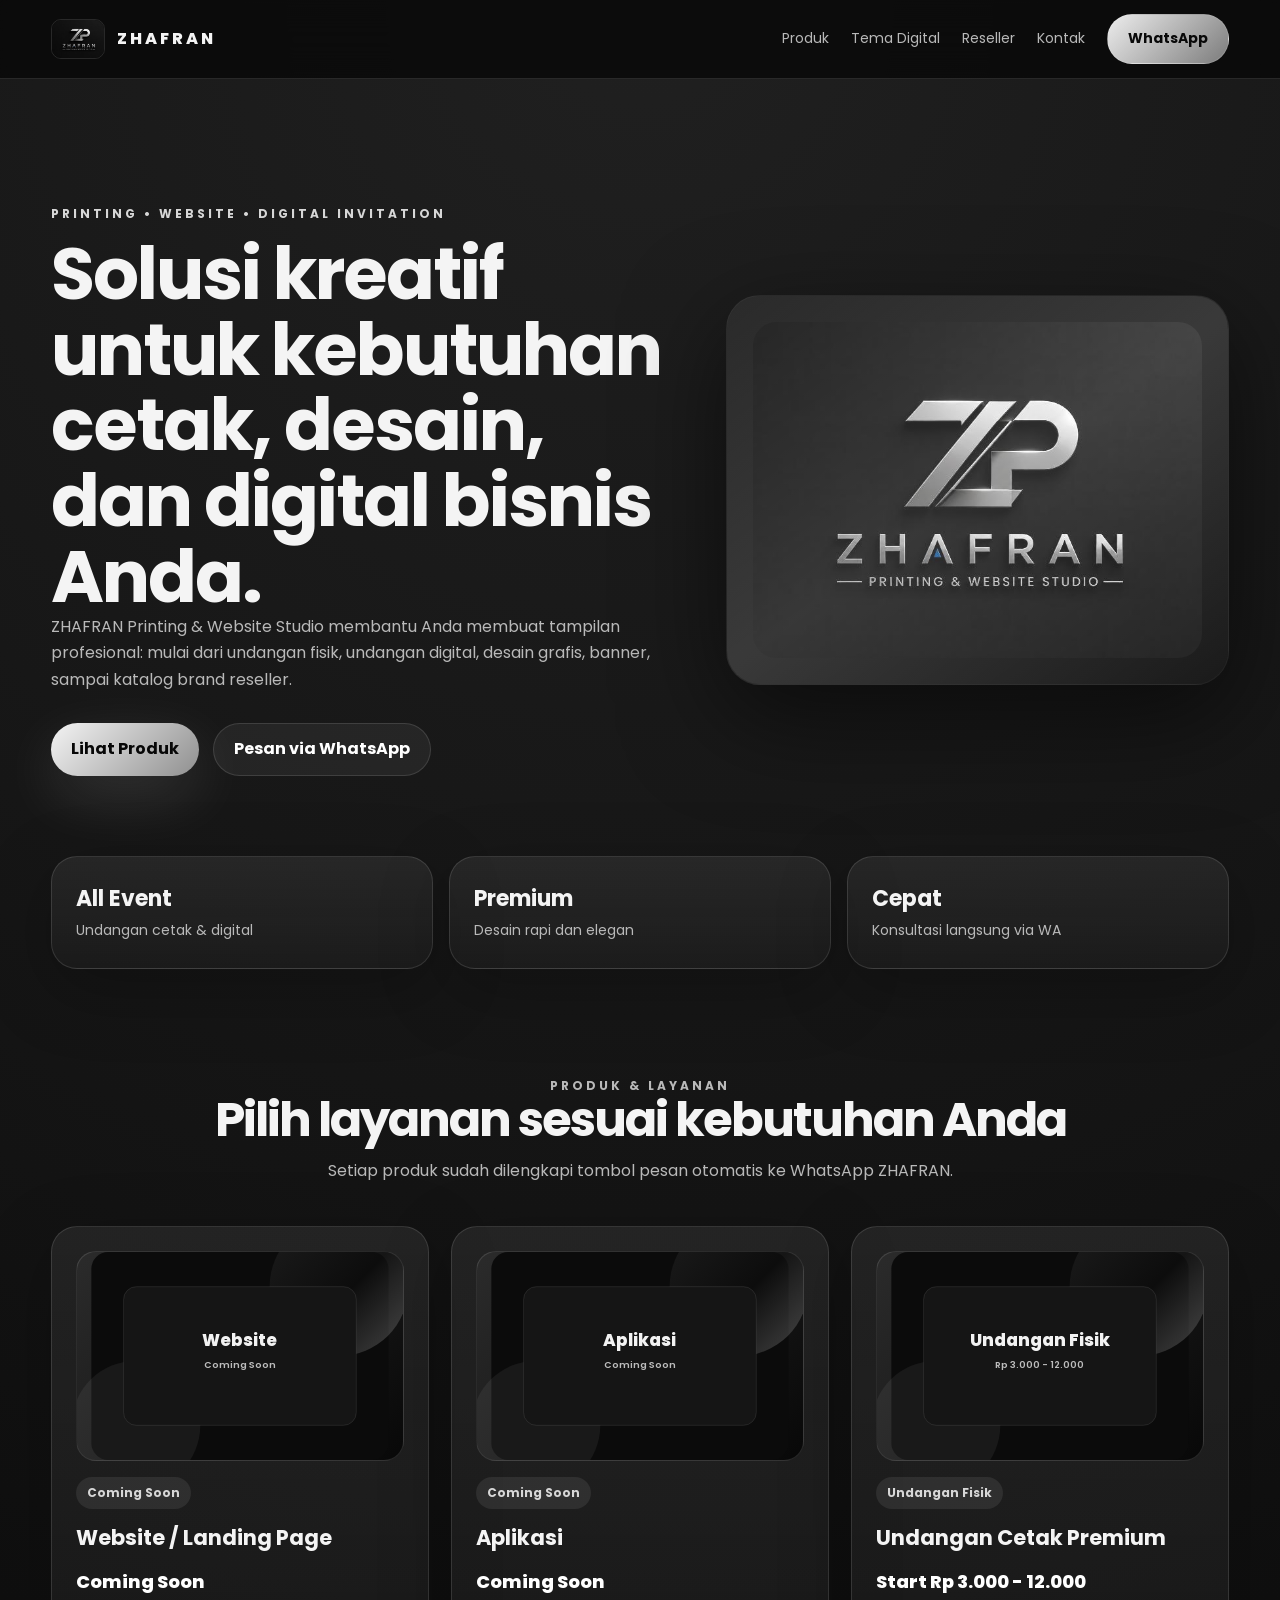
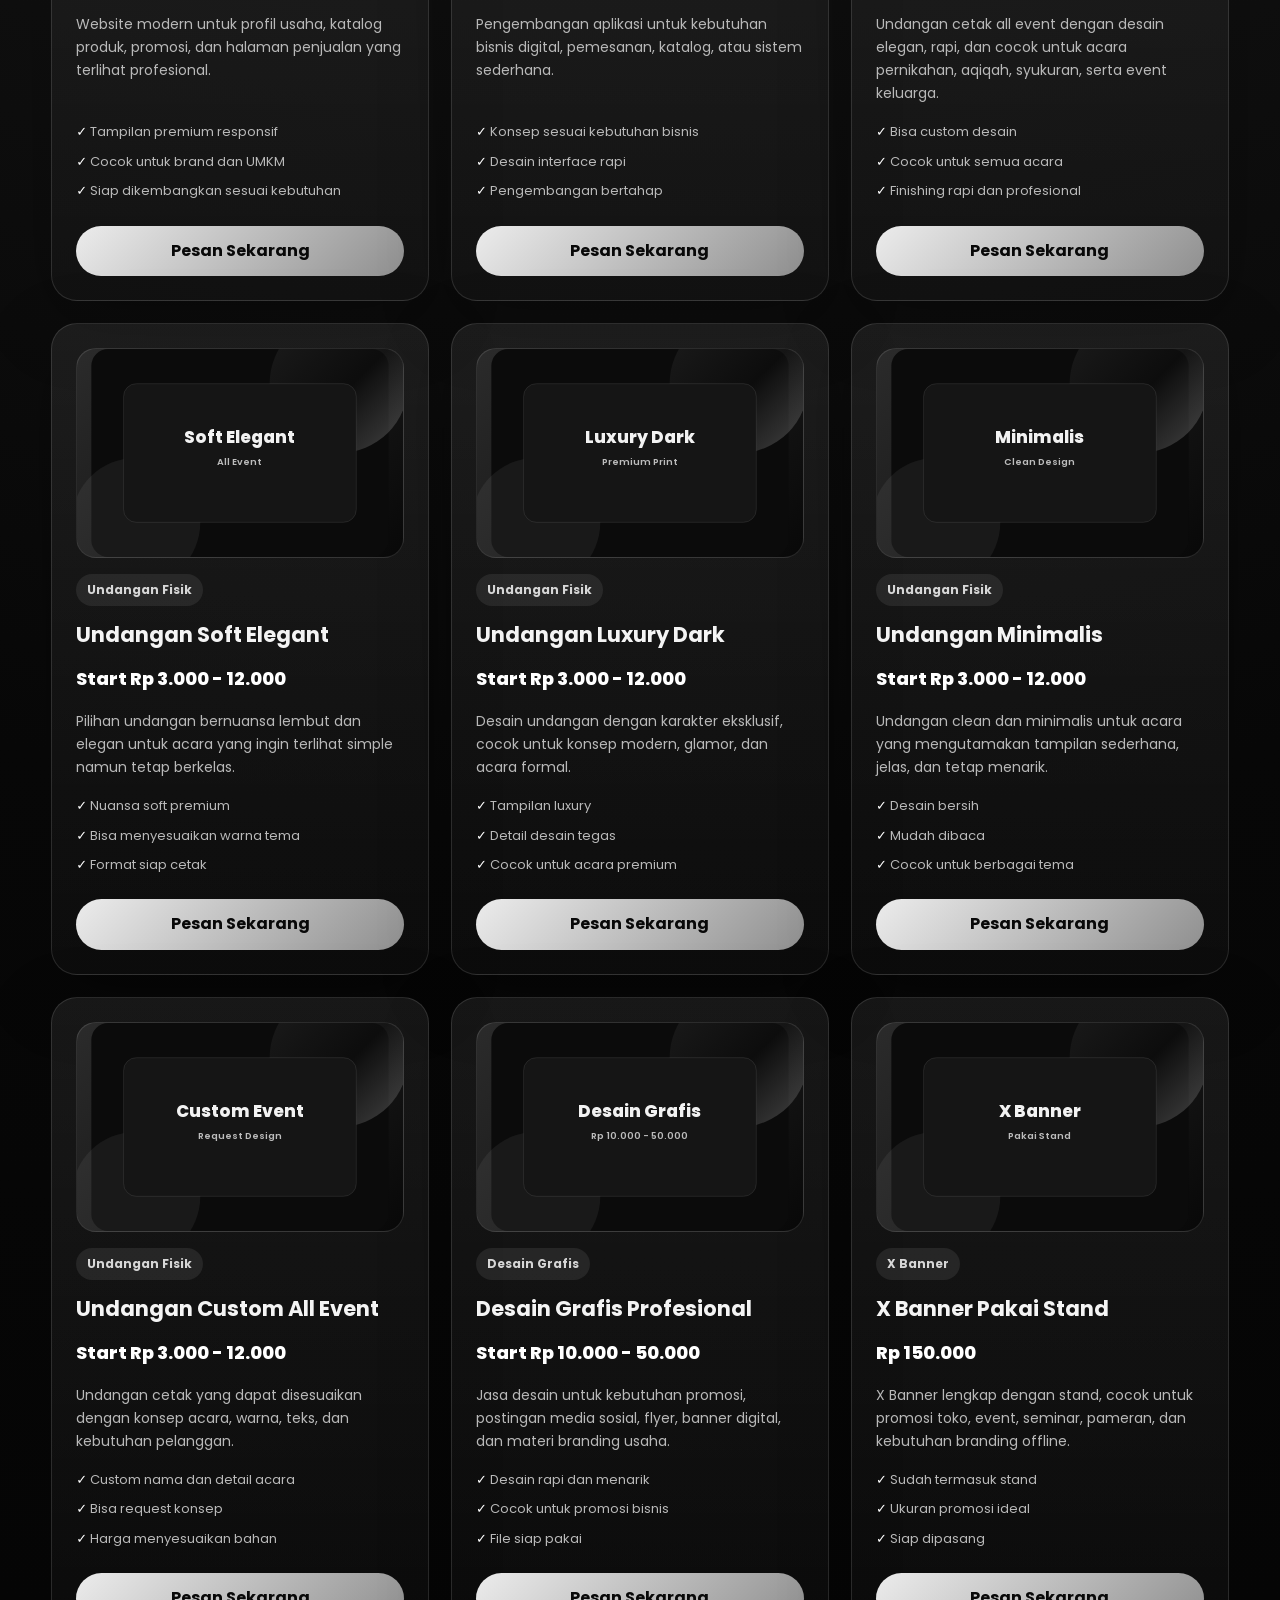
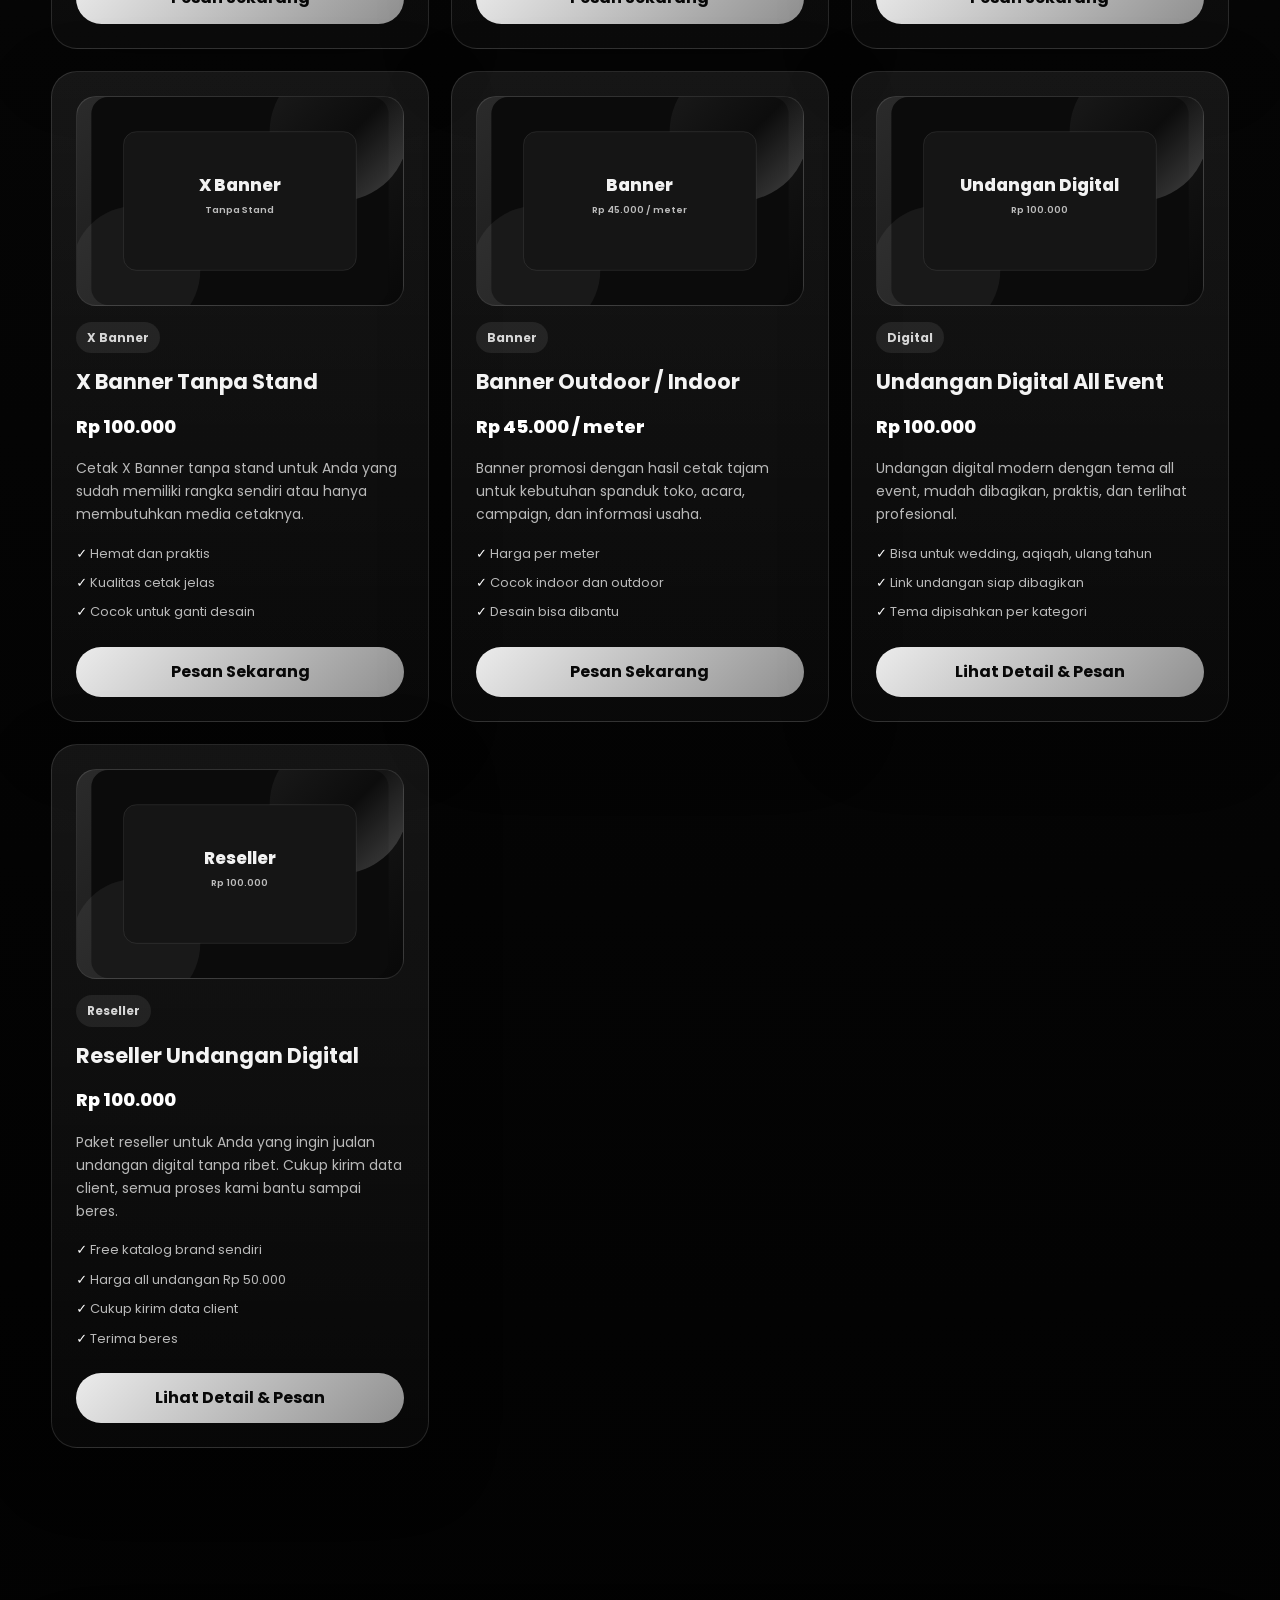
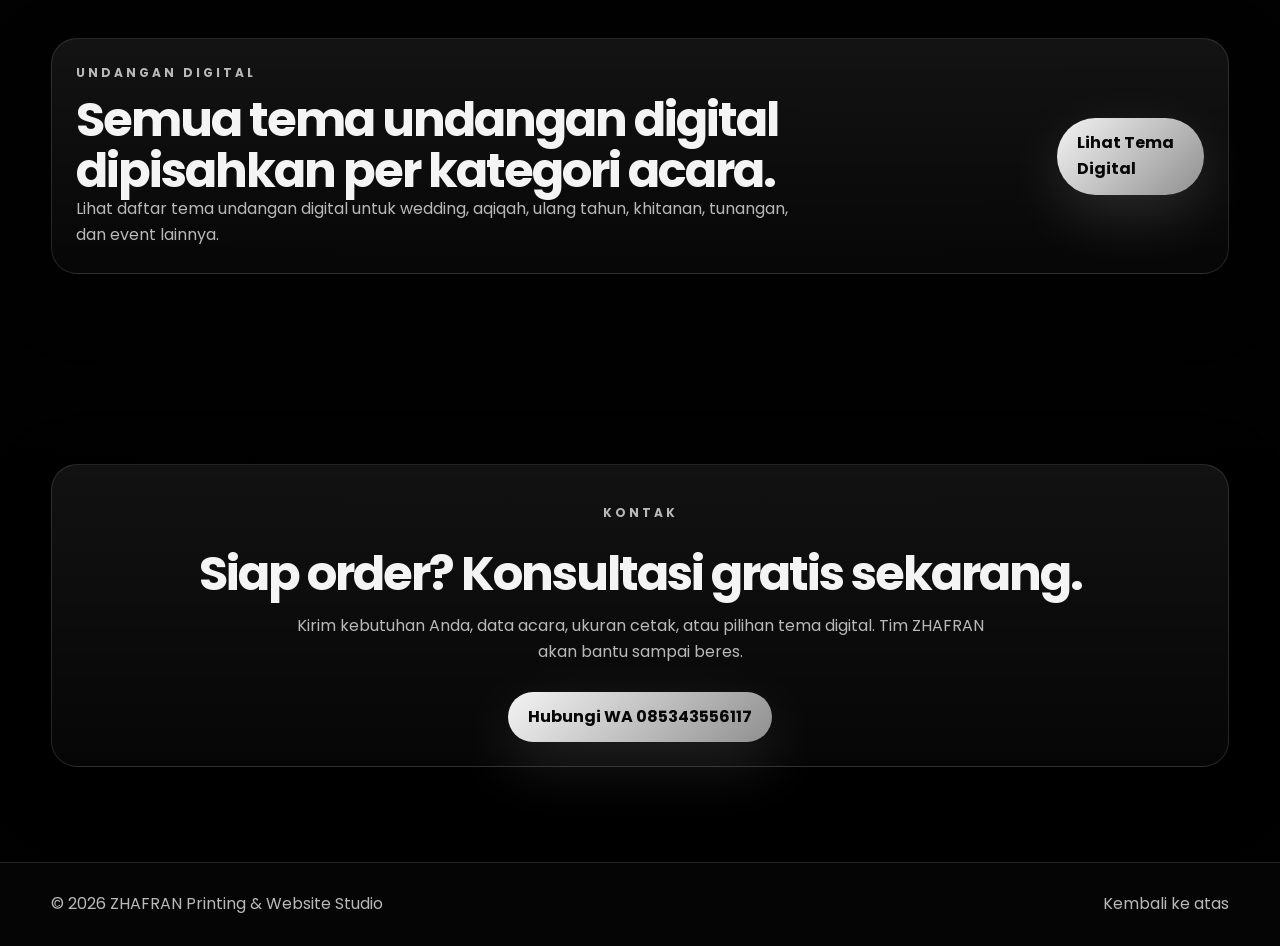
==== index.html @ a13fd09d "Add files via upload" ====
<!DOCTYPE html>
<html lang="id">
<head>
  <meta charset="UTF-8" />
  <meta name="viewport" content="width=device-width, initial-scale=1.0" />
  <title>ZHAFRAN Printing & Website Studio</title>
  <meta name="description" content="Jasa undangan cetak, undangan digital, desain grafis, banner, x banner, website, aplikasi, dan reseller undangan digital." />
  <link rel="icon" href="assets/logo.jpg" />
  <link rel="preconnect" href="https://fonts.googleapis.com">
  <link rel="preconnect" href="https://fonts.gstatic.com" crossorigin>
  <link href="https://fonts.googleapis.com/css2?family=Poppins:wght@300;400;500;600;700;800&display=swap" rel="stylesheet">
  <link rel="stylesheet" href="css/style.css" />
</head>
<body>
  <header class="site-header" id="top">
    <nav class="navbar container">
      <a class="brand" href="index.html">
        <img src="assets/logo.jpg" alt="ZHAFRAN Logo">
        <span>ZHAFRAN</span>
      </a>
      <button class="nav-toggle" aria-label="Buka menu">☰</button>
      <div class="nav-menu">
        <a href="#produk">Produk</a>
        <a href="pages/undangan-digital.html">Tema Digital</a>
        <a href="pages/reseller.html">Reseller</a>
        <a href="#kontak">Kontak</a>
        <a class="nav-cta" href="https://wa.me/6285343556117?text=Halo%20ZHAFRAN,%20saya%20ingin%20konsultasi%20produk" target="_blank">WhatsApp</a>
      </div>
    </nav>
  </header>

  <main>
    <section class="hero container">
      <div class="hero-text reveal">
        <p class="eyebrow">Printing • Website • Digital Invitation</p>
        <h1>Solusi kreatif untuk kebutuhan cetak, desain, dan digital bisnis Anda.</h1>
        <p class="hero-desc">ZHAFRAN Printing & Website Studio membantu Anda membuat tampilan profesional: mulai dari undangan fisik, undangan digital, desain grafis, banner, sampai katalog brand reseller.</p>
        <div class="hero-actions">
          <a class="btn primary" href="#produk">Lihat Produk</a>
          <a class="btn secondary" href="https://wa.me/6285343556117?text=Halo%20ZHAFRAN,%20saya%20ingin%20pesan" target="_blank">Pesan via WhatsApp</a>
        </div>
      </div>
      <div class="hero-card reveal">
        <img src="assets/logo.jpg" alt="ZHAFRAN Printing & Website Studio">
        <div class="shine"></div>
      </div>
    </section>

    <section class="stats container reveal">
      <div><strong>All Event</strong><span>Undangan cetak & digital</span></div>
      <div><strong>Premium</strong><span>Desain rapi dan elegan</span></div>
      <div><strong>Cepat</strong><span>Konsultasi langsung via WA</span></div>
    </section>

    <section class="section container" id="produk">
      <div class="section-heading reveal">
        <p class="eyebrow">Produk & Layanan</p>
        <h2>Pilih layanan sesuai kebutuhan Anda</h2>
        <p>Setiap produk sudah dilengkapi tombol pesan otomatis ke WhatsApp ZHAFRAN.</p>
      </div>
      <div id="productGrid" class="product-grid"></div>
    </section>

    <section class="section container reveal">
      <div class="promo-box">
        <div>
          <p class="eyebrow">Undangan Digital</p>
          <h2>Semua tema undangan digital dipisahkan per kategori acara.</h2>
          <p>Lihat daftar tema undangan digital untuk wedding, aqiqah, ulang tahun, khitanan, tunangan, dan event lainnya.</p>
        </div>
        <a class="btn primary" href="pages/undangan-digital.html">Lihat Tema Digital</a>
      </div>
    </section>

    <section class="section container" id="kontak">
      <div class="contact-card reveal">
        <p class="eyebrow">Kontak</p>
        <h2>Siap order? Konsultasi gratis sekarang.</h2>
        <p>Kirim kebutuhan Anda, data acara, ukuran cetak, atau pilihan tema digital. Tim ZHAFRAN akan bantu sampai beres.</p>
        <a class="btn primary" href="https://wa.me/6285343556117?text=Halo%20ZHAFRAN,%20saya%20ingin%20konsultasi%20produk" target="_blank">Hubungi WA 085343556117</a>
      </div>
    </section>
  </main>

  <footer class="footer">
    <div class="container footer-inner">
      <p>© <span id="year"></span> ZHAFRAN Printing & Website Studio</p>
      <a href="#top">Kembali ke atas</a>
    </div>
  </footer>

  <script src="js/data.js"></script>
  <script src="js/main.js"></script>
</body>
</html>
---- css/style.css ----
:root{
  --bg:#070707;--bg2:#101010;--card:#151515;--card2:#1d1d1d;--text:#f4f4f4;--muted:#b9b9b9;--silver:#d7d7d7;--line:rgba(255,255,255,.12);--accent:#9fb2c8;--gold:#d9d0bd;
}
*{box-sizing:border-box;margin:0;padding:0}html{scroll-behavior:smooth}body{font-family:Poppins,system-ui,sans-serif;background:radial-gradient(circle at top,#202020 0,#080808 42%,#000 100%);color:var(--text);line-height:1.65;overflow-x:hidden}a{text-decoration:none;color:inherit}img{max-width:100%;display:block}.container{width:min(1180px,92%);margin-inline:auto}.site-header{position:sticky;top:0;z-index:50;background:rgba(7,7,7,.76);backdrop-filter:blur(18px);border-bottom:1px solid var(--line)}.navbar{height:78px;display:flex;align-items:center;justify-content:space-between}.brand{display:flex;align-items:center;gap:12px;font-weight:800;letter-spacing:3px}.brand img{width:54px;height:40px;object-fit:cover;border-radius:10px;border:1px solid var(--line)}.nav-menu{display:flex;align-items:center;gap:22px;color:var(--muted);font-size:14px}.nav-menu a:hover{color:white}.nav-cta,.btn{border:1px solid var(--line);border-radius:999px;padding:12px 20px;font-weight:700;transition:.35s}.nav-cta{background:linear-gradient(135deg,#ededed,#7c7c7c);color:#090909!important}.nav-toggle{display:none;background:none;color:white;border:0;font-size:28px}.hero{min-height:calc(100vh - 78px);display:grid;grid-template-columns:1.1fr .9fr;align-items:center;gap:60px;padding:70px 0}.eyebrow{color:var(--silver);letter-spacing:3px;text-transform:uppercase;font-size:12px;font-weight:700;margin-bottom:12px}.hero h1,.section-heading h2,.promo-box h2,.contact-card h2{font-size:clamp(32px,6vw,72px);line-height:1.05;letter-spacing:-2px}.section-heading h2,.promo-box h2,.contact-card h2{font-size:clamp(28px,4vw,48px)}.hero-desc,.section-heading p,.promo-box p,.contact-card p{color:var(--muted);max-width:720px}.hero-actions{display:flex;gap:14px;flex-wrap:wrap;margin-top:30px}.btn{display:inline-flex;align-items:center;justify-content:center;gap:10px}.btn.primary{background:linear-gradient(135deg,#f4f4f4,#8f8f8f);color:#070707;border:0;box-shadow:0 20px 60px rgba(255,255,255,.13)}.btn.secondary{background:rgba(255,255,255,.06);color:white}.btn:hover{transform:translateY(-3px)}.hero-card{position:relative;border:1px solid var(--line);background:linear-gradient(145deg,#171717,#050505);border-radius:34px;padding:26px;box-shadow:0 30px 100px rgba(0,0,0,.55);overflow:hidden}.hero-card img{border-radius:24px;width:100%;aspect-ratio:4/3;object-fit:cover}.shine{position:absolute;inset:-40%;background:linear-gradient(120deg,transparent,rgba(255,255,255,.18),transparent);transform:rotate(25deg);animation:shine 5s infinite}@keyframes shine{0%{translate:-70% 0}60%,100%{translate:70% 0}}.stats{display:grid;grid-template-columns:repeat(3,1fr);gap:16px;margin-top:-45px}.stats div,.product-card,.theme-card,.contact-card,.promo-box{border:1px solid var(--line);background:linear-gradient(180deg,rgba(255,255,255,.07),rgba(255,255,255,.025));border-radius:26px;padding:24px;box-shadow:0 20px 70px rgba(0,0,0,.25)}.stats strong{display:block;font-size:22px}.stats span{color:var(--muted);font-size:14px}.section{padding:95px 0}.section-heading{text-align:center;margin-bottom:42px}.section-heading p{margin:12px auto 0}.product-grid{display:grid;grid-template-columns:repeat(3,1fr);gap:22px}.product-card{overflow:hidden;display:flex;flex-direction:column;gap:16px;transition:.35s}.product-card:hover,.theme-card:hover{transform:translateY(-8px);border-color:rgba(255,255,255,.28)}.product-img{height:210px;border-radius:20px;background:linear-gradient(135deg,#2b2b2b,#080808);display:flex;align-items:center;justify-content:center;position:relative;overflow:hidden;border:1px solid var(--line)}.product-img svg{width:100%;height:100%}.tag{display:inline-flex;width:max-content;padding:6px 11px;border-radius:999px;background:rgba(255,255,255,.08);color:var(--silver);font-size:12px;font-weight:700}.product-card h3{font-size:21px;line-height:1.25}.price{font-size:18px;font-weight:800;color:#fff}.product-card p{color:var(--muted);font-size:14px}.features{display:grid;gap:8px;margin-top:auto;color:var(--muted);font-size:13px}.features span::before{content:'✓ ';color:#fff}.order-btn{margin-top:8px;width:100%;background:linear-gradient(135deg,#ececec,#8f8f8f);color:#080808;border:0}.promo-box{display:flex;align-items:center;justify-content:space-between;gap:30px}.contact-card{text-align:center}.contact-card p{margin:14px auto 26px}.footer{border-top:1px solid var(--line);padding:28px 0;background:#050505;color:var(--muted)}.footer-inner{display:flex;justify-content:space-between;gap:20px;flex-wrap:wrap}.page-hero{padding:80px 0 40px;text-align:center}.filter-bar{display:flex;gap:12px;flex-wrap:wrap;justify-content:center;margin:30px 0}.filter-btn{padding:10px 16px;border-radius:999px;border:1px solid var(--line);background:rgba(255,255,255,.04);color:white;cursor:pointer}.filter-btn.active{background:#eee;color:#080808}.theme-grid{display:grid;grid-template-columns:repeat(4,1fr);gap:18px}.theme-card{padding:14px}.theme-img{height:180px;border-radius:18px;background:linear-gradient(145deg,#232323,#090909);display:grid;place-items:center;color:var(--silver);font-weight:800;text-align:center;border:1px solid var(--line)}.theme-card h3{margin-top:14px}.theme-card p{color:var(--muted);font-size:13px}.reveal{opacity:0;transform:translateY(24px);transition:1s}.reveal.show{opacity:1;transform:none}@media(max-width:900px){.nav-toggle{display:block}.nav-menu{position:absolute;top:78px;left:4%;right:4%;display:none;flex-direction:column;background:#111;border:1px solid var(--line);border-radius:24px;padding:22px}.nav-menu.open{display:flex}.hero{grid-template-columns:1fr;padding:42px 0}.stats,.product-grid{grid-template-columns:1fr}.promo-box{flex-direction:column;align-items:flex-start}.theme-grid{grid-template-columns:repeat(2,1fr)}}@media(max-width:560px){.hero h1{font-size:39px}.theme-grid{grid-template-columns:1fr}.navbar{height:70px}.nav-menu{top:70px}.product-img{height:180px}}
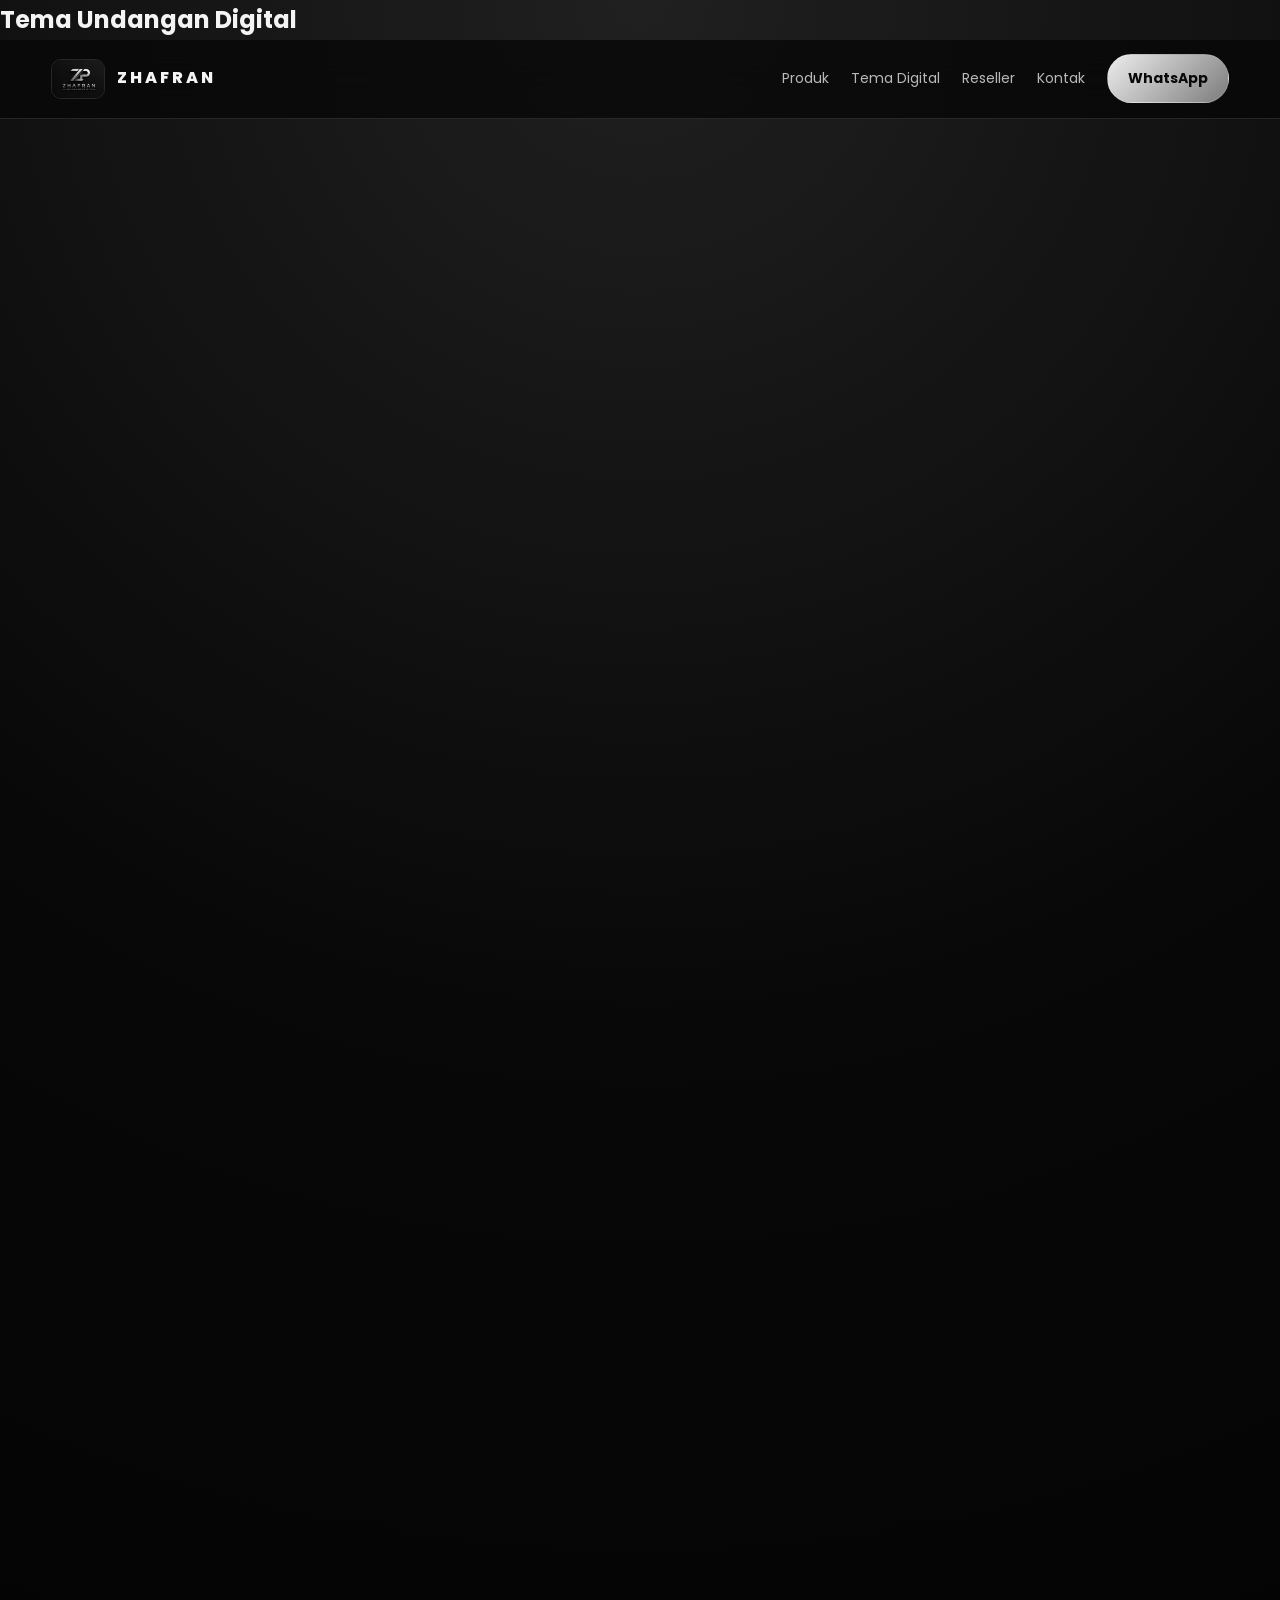
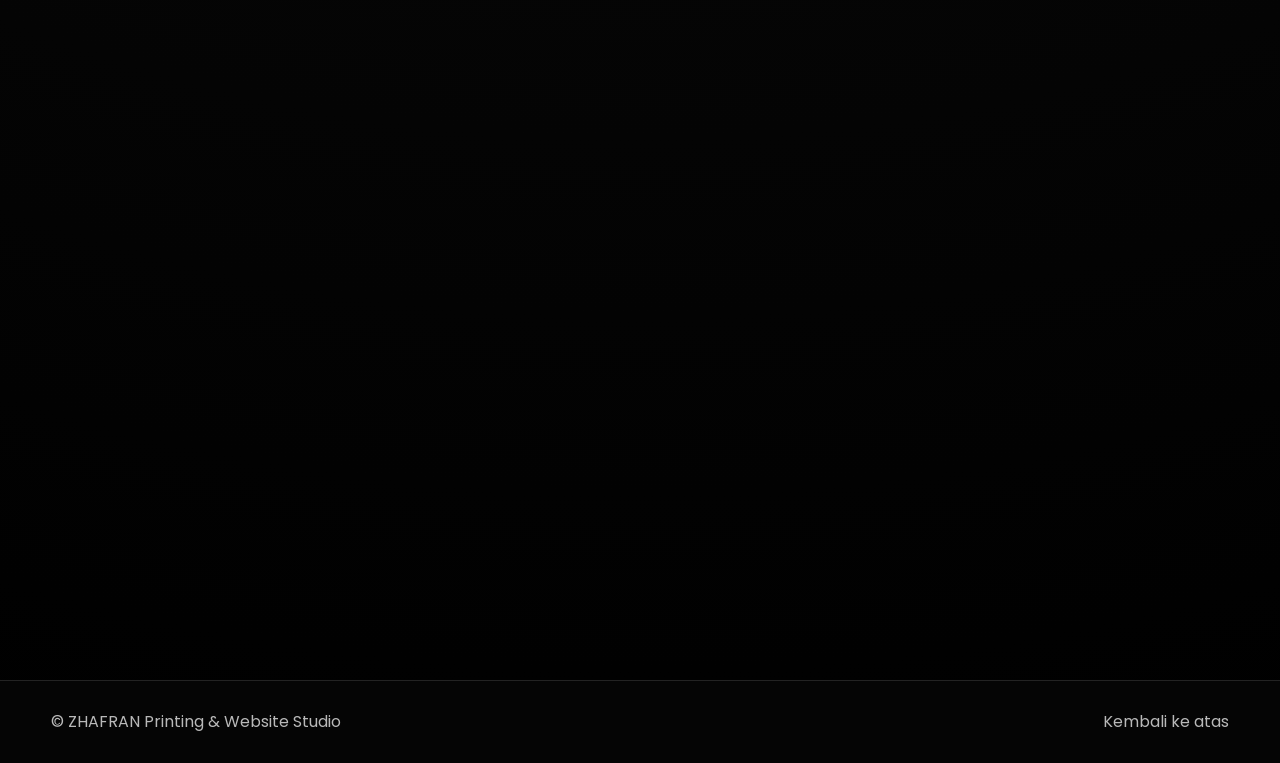
==== commit 56e7b86d: "Update index.html" ====
--- a/index.html
+++ b/index.html
@@ -11,6 +11,13 @@
   <link href="https://fonts.googleapis.com/css2?family=Poppins:wght@300;400;500;600;700;800&display=swap" rel="stylesheet">
   <link rel="stylesheet" href="css/style.css" />
 </head>
+  <section>
+
+<h2>Tema Undangan Digital</h2>
+
+<div id="themes"></div>
+
+</section>
 <body>
   <header class="site-header" id="top">
     <nav class="navbar container">
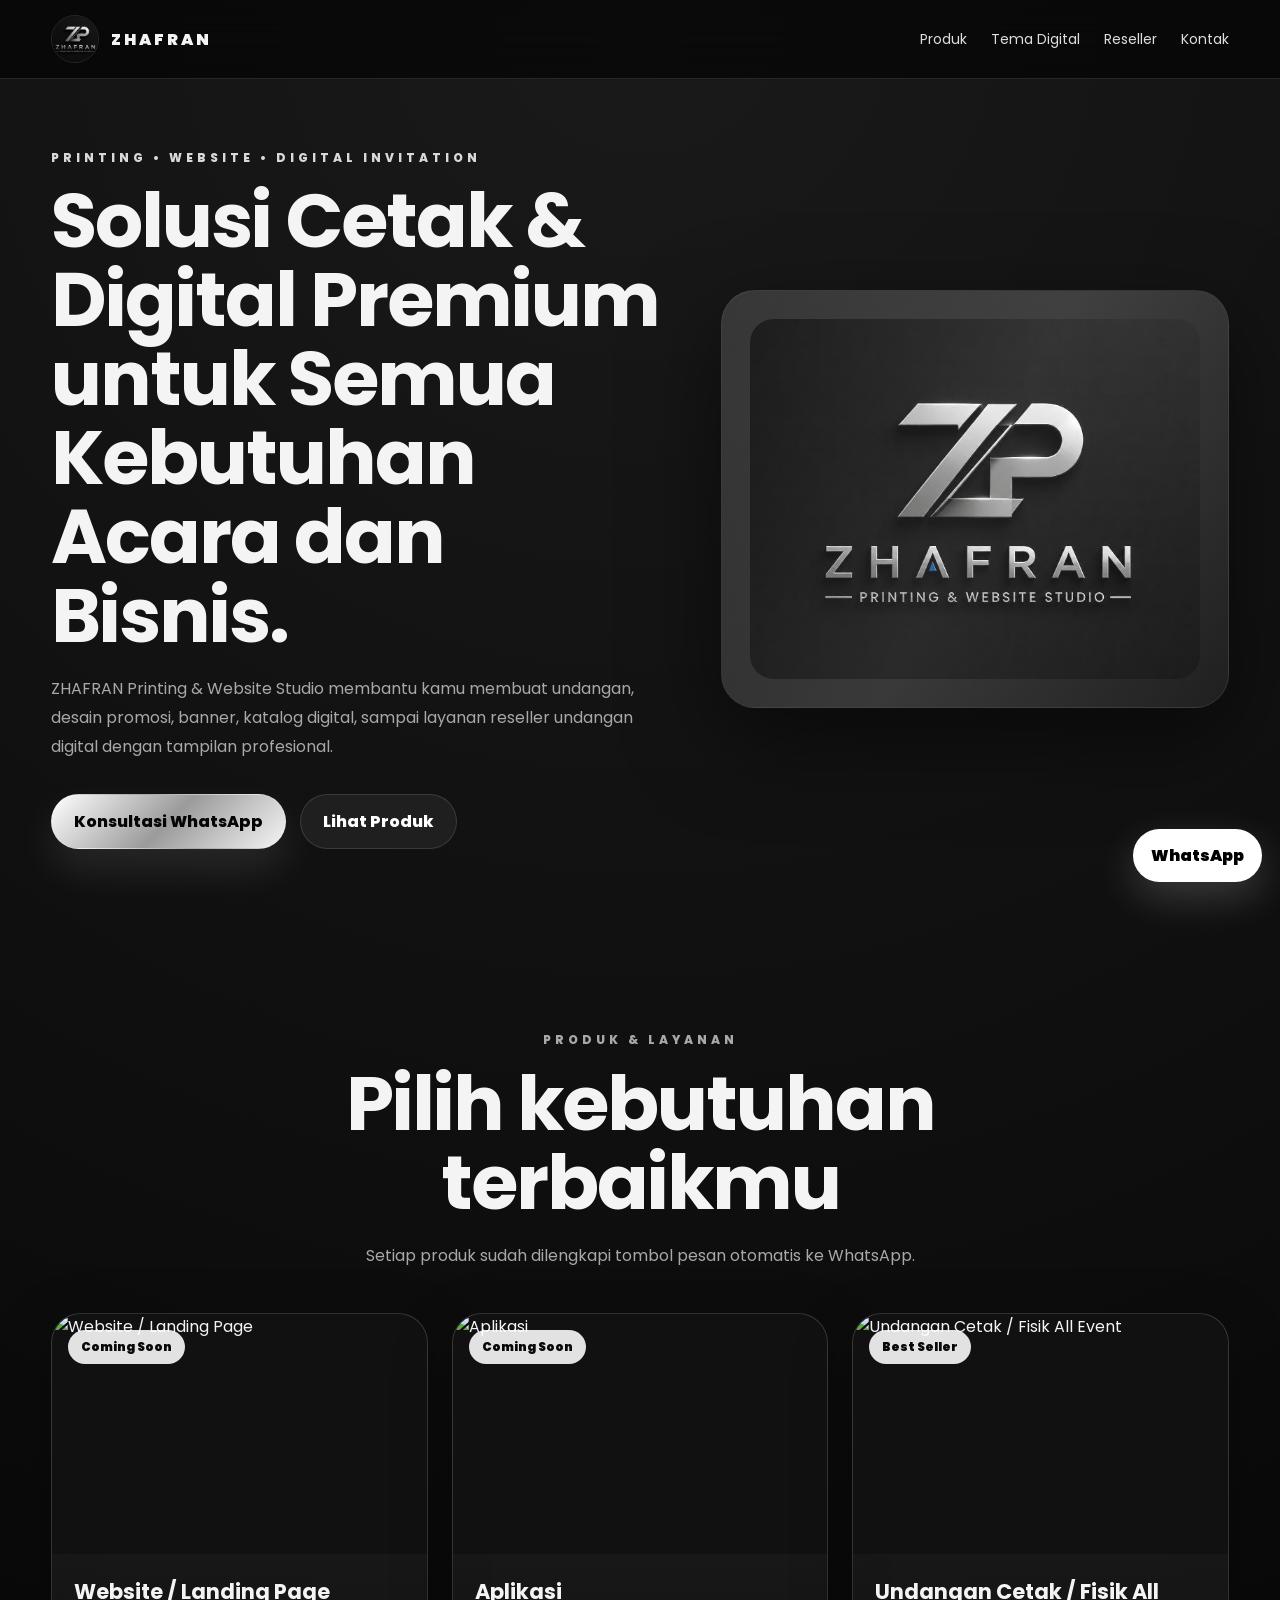
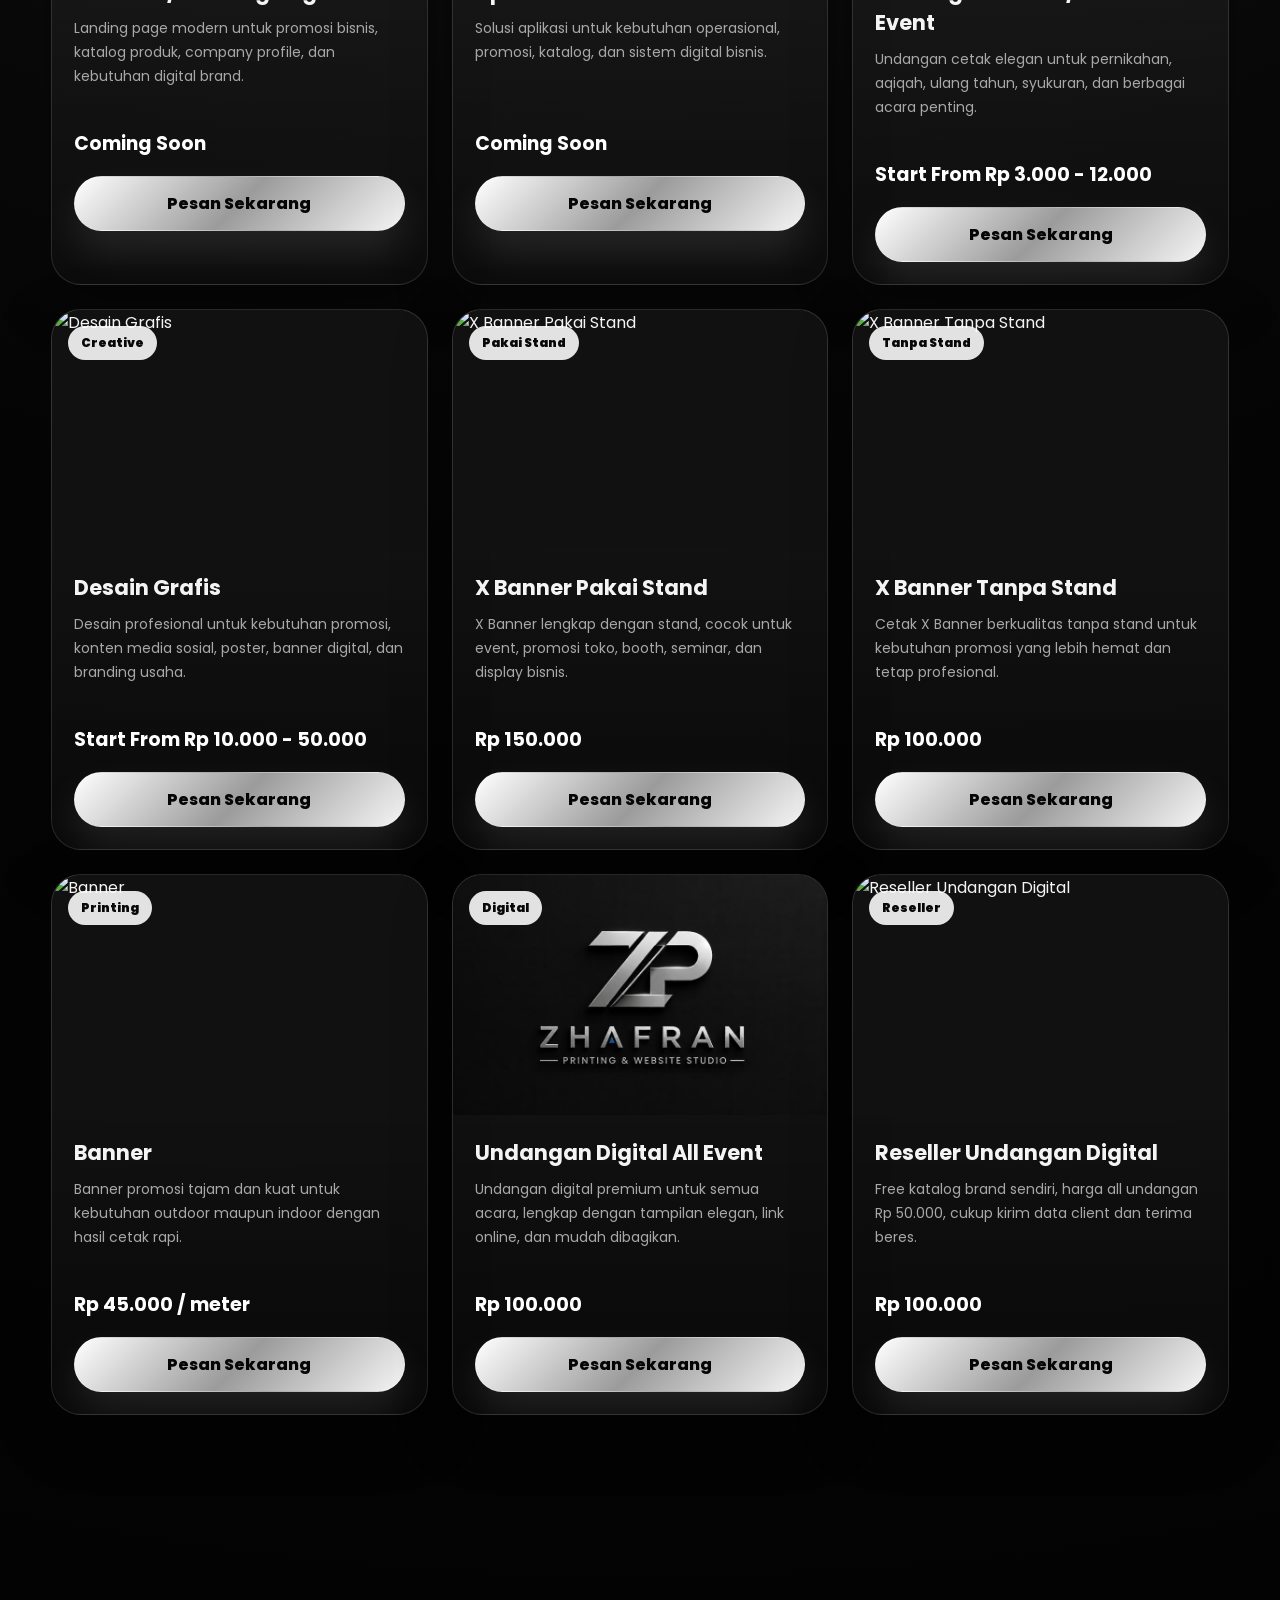
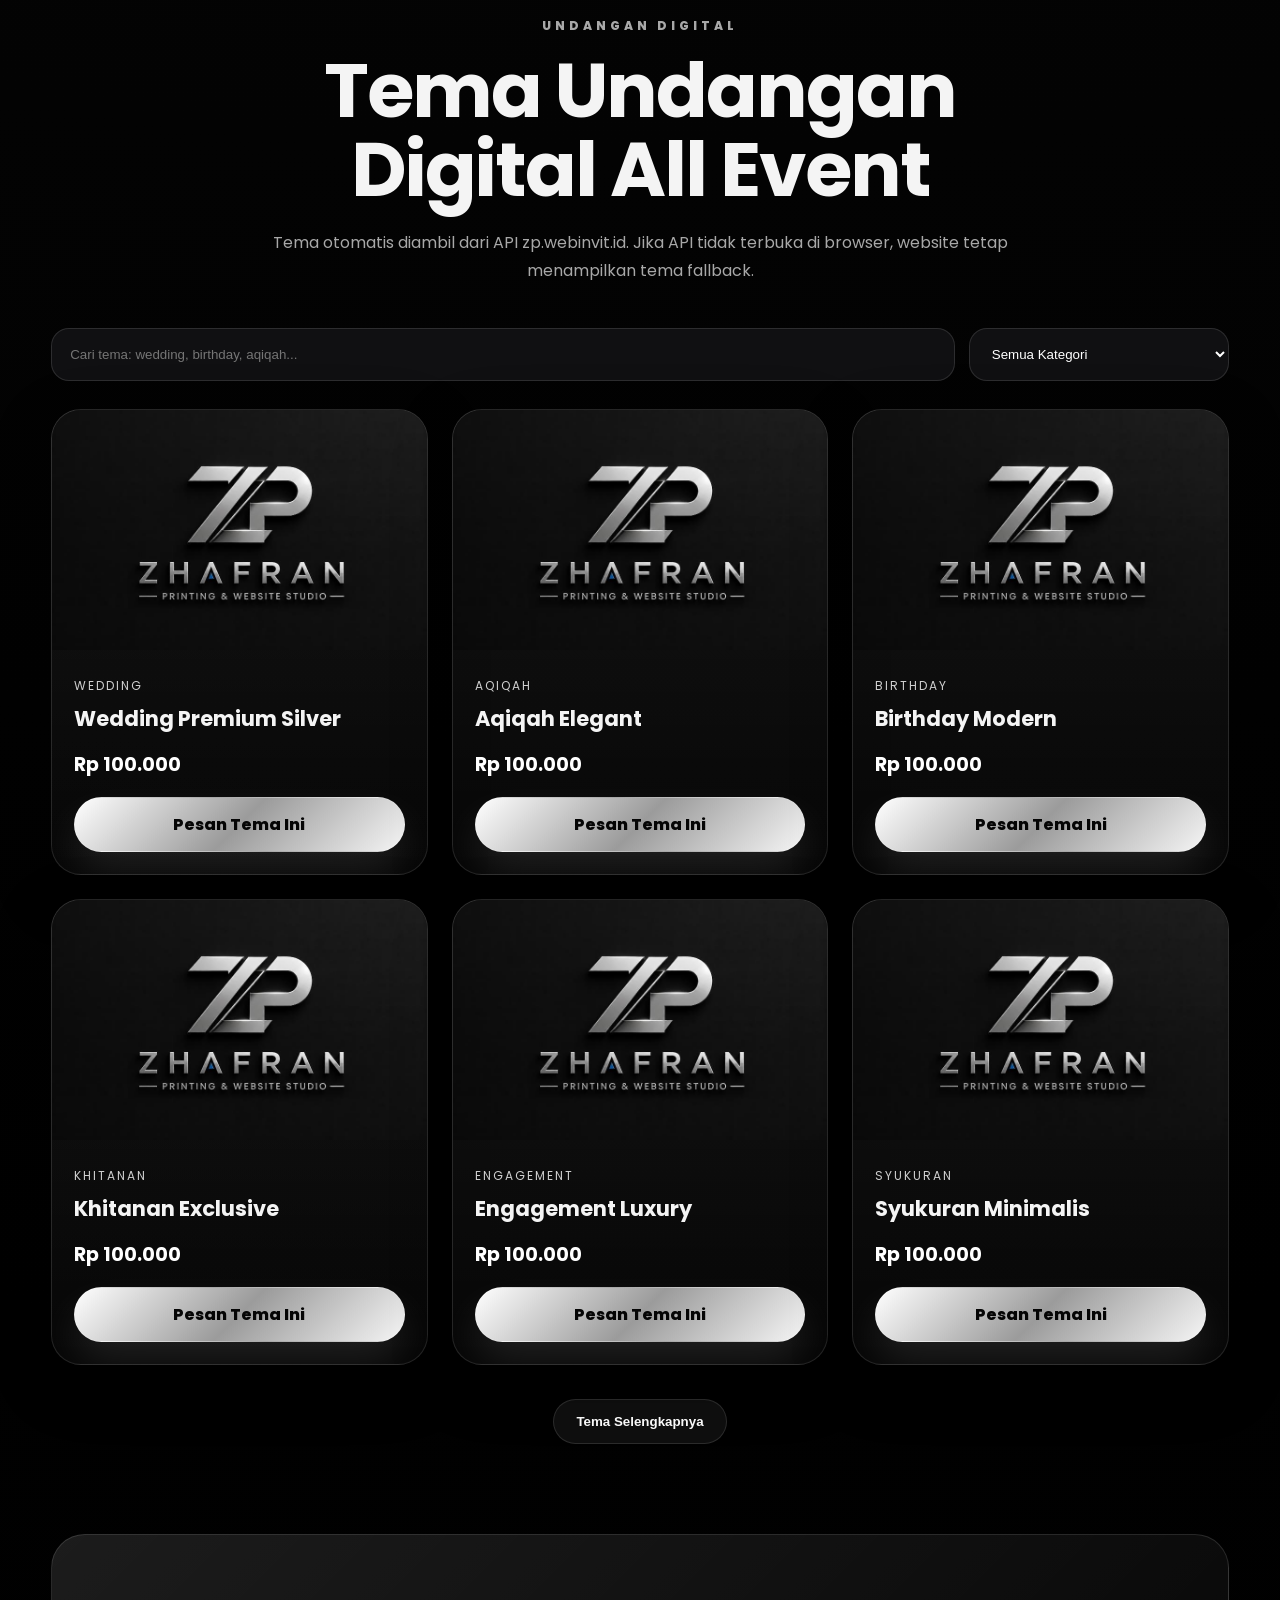
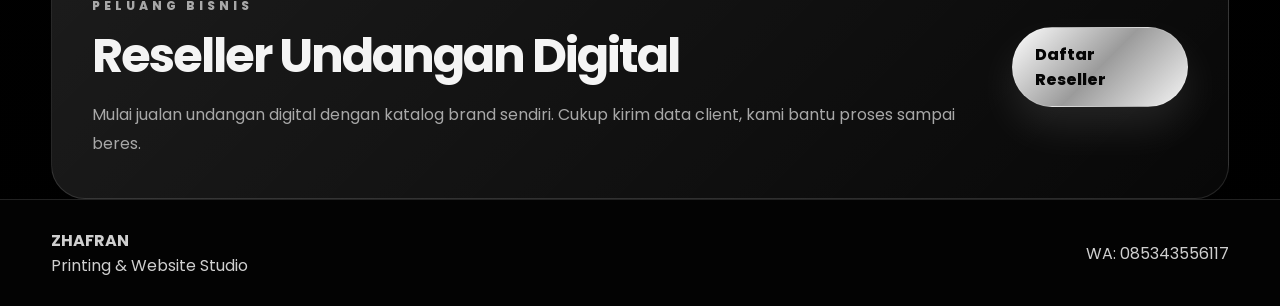
==== commit 2b7ce44e: "Add files via upload" ====
--- a/index.html
+++ b/index.html
@@ -4,34 +4,25 @@
   <meta charset="UTF-8" />
   <meta name="viewport" content="width=device-width, initial-scale=1.0" />
   <title>ZHAFRAN Printing & Website Studio</title>
-  <meta name="description" content="Jasa undangan cetak, undangan digital, desain grafis, banner, x banner, website, aplikasi, dan reseller undangan digital." />
-  <link rel="icon" href="assets/logo.jpg" />
+  <meta name="description" content="Jasa undangan cetak, undangan digital, desain grafis, banner, x banner, website dan reseller undangan digital." />
   <link rel="preconnect" href="https://fonts.googleapis.com">
   <link rel="preconnect" href="https://fonts.gstatic.com" crossorigin>
-  <link href="https://fonts.googleapis.com/css2?family=Poppins:wght@300;400;500;600;700;800&display=swap" rel="stylesheet">
+  <link href="https://fonts.googleapis.com/css2?family=Poppins:wght@300;400;500;600;700;800;900&display=swap" rel="stylesheet">
   <link rel="stylesheet" href="css/style.css" />
 </head>
-  <section>
-
-<h2>Tema Undangan Digital</h2>
-
-<div id="themes"></div>
-
-</section>
 <body>
-  <header class="site-header" id="top">
+  <header class="site-header">
     <nav class="navbar container">
-      <a class="brand" href="index.html">
-        <img src="assets/logo.jpg" alt="ZHAFRAN Logo">
+      <a href="index.html" class="brand">
+        <img src="assets/logo.jpg" alt="Logo ZHAFRAN" />
         <span>ZHAFRAN</span>
       </a>
-      <button class="nav-toggle" aria-label="Buka menu">☰</button>
-      <div class="nav-menu">
+      <button class="menu-btn" id="menuBtn">☰</button>
+      <div class="nav-links" id="navLinks">
         <a href="#produk">Produk</a>
-        <a href="pages/undangan-digital.html">Tema Digital</a>
+        <a href="#tema">Tema Digital</a>
         <a href="pages/reseller.html">Reseller</a>
-        <a href="#kontak">Kontak</a>
-        <a class="nav-cta" href="https://wa.me/6285343556117?text=Halo%20ZHAFRAN,%20saya%20ingin%20konsultasi%20produk" target="_blank">WhatsApp</a>
+        <a href="pages/kontak.html">Kontak</a>
       </div>
     </nav>
   </header>
@@ -40,63 +31,61 @@
     <section class="hero container">
       <div class="hero-text reveal">
         <p class="eyebrow">Printing • Website • Digital Invitation</p>
-        <h1>Solusi kreatif untuk kebutuhan cetak, desain, dan digital bisnis Anda.</h1>
-        <p class="hero-desc">ZHAFRAN Printing & Website Studio membantu Anda membuat tampilan profesional: mulai dari undangan fisik, undangan digital, desain grafis, banner, sampai katalog brand reseller.</p>
+        <h1>Solusi Cetak & Digital Premium untuk Semua Kebutuhan Acara dan Bisnis.</h1>
+        <p class="hero-desc">ZHAFRAN Printing & Website Studio membantu kamu membuat undangan, desain promosi, banner, katalog digital, sampai layanan reseller undangan digital dengan tampilan profesional.</p>
         <div class="hero-actions">
-          <a class="btn primary" href="#produk">Lihat Produk</a>
-          <a class="btn secondary" href="https://wa.me/6285343556117?text=Halo%20ZHAFRAN,%20saya%20ingin%20pesan" target="_blank">Pesan via WhatsApp</a>
+          <a class="btn primary" href="https://wa.me/6285343556117?text=Halo%20ZHAFRAN,%20saya%20ingin%20konsultasi%20produk" target="_blank">Konsultasi WhatsApp</a>
+          <a class="btn secondary" href="#produk">Lihat Produk</a>
         </div>
       </div>
       <div class="hero-card reveal">
-        <img src="assets/logo.jpg" alt="ZHAFRAN Printing & Website Studio">
+        <img src="assets/logo.jpg" alt="ZHAFRAN Printing & Website Studio" />
         <div class="shine"></div>
       </div>
     </section>
 
-    <section class="stats container reveal">
-      <div><strong>All Event</strong><span>Undangan cetak & digital</span></div>
-      <div><strong>Premium</strong><span>Desain rapi dan elegan</span></div>
-      <div><strong>Cepat</strong><span>Konsultasi langsung via WA</span></div>
+    <section class="section container" id="produk">
+      <div class="section-head reveal">
+        <p class="eyebrow">Produk & Layanan</p>
+        <h2>Pilih kebutuhan terbaikmu</h2>
+        <p>Setiap produk sudah dilengkapi tombol pesan otomatis ke WhatsApp.</p>
+      </div>
+      <div class="product-grid" id="productGrid"></div>
     </section>
 
-    <section class="section container" id="produk">
-      <div class="section-heading reveal">
-        <p class="eyebrow">Produk & Layanan</p>
-        <h2>Pilih layanan sesuai kebutuhan Anda</h2>
-        <p>Setiap produk sudah dilengkapi tombol pesan otomatis ke WhatsApp ZHAFRAN.</p>
+    <section class="section container" id="tema">
+      <div class="section-head reveal">
+        <p class="eyebrow">Undangan Digital</p>
+        <h2>Tema Undangan Digital All Event</h2>
+        <p>Tema otomatis diambil dari API zp.webinvit.id. Jika API tidak terbuka di browser, website tetap menampilkan tema fallback.</p>
       </div>
-      <div id="productGrid" class="product-grid"></div>
+      <div class="filter-box reveal">
+        <input type="text" id="searchTheme" placeholder="Cari tema: wedding, birthday, aqiqah..." />
+        <select id="categoryFilter"><option value="all">Semua Kategori</option></select>
+      </div>
+      <div class="theme-grid" id="themes"></div>
+      <div class="center"><button class="btn secondary" id="loadMoreBtn">Tema Selengkapnya</button></div>
     </section>
 
-    <section class="section container reveal">
-      <div class="promo-box">
-        <div>
-          <p class="eyebrow">Undangan Digital</p>
-          <h2>Semua tema undangan digital dipisahkan per kategori acara.</h2>
-          <p>Lihat daftar tema undangan digital untuk wedding, aqiqah, ulang tahun, khitanan, tunangan, dan event lainnya.</p>
-        </div>
-        <a class="btn primary" href="pages/undangan-digital.html">Lihat Tema Digital</a>
+    <section class="section reseller-banner container reveal">
+      <div>
+        <p class="eyebrow">Peluang Bisnis</p>
+        <h2>Reseller Undangan Digital</h2>
+        <p>Mulai jualan undangan digital dengan katalog brand sendiri. Cukup kirim data client, kami bantu proses sampai beres.</p>
       </div>
-    </section>
-
-    <section class="section container" id="kontak">
-      <div class="contact-card reveal">
-        <p class="eyebrow">Kontak</p>
-        <h2>Siap order? Konsultasi gratis sekarang.</h2>
-        <p>Kirim kebutuhan Anda, data acara, ukuran cetak, atau pilihan tema digital. Tim ZHAFRAN akan bantu sampai beres.</p>
-        <a class="btn primary" href="https://wa.me/6285343556117?text=Halo%20ZHAFRAN,%20saya%20ingin%20konsultasi%20produk" target="_blank">Hubungi WA 085343556117</a>
-      </div>
+      <a class="btn primary" href="https://wa.me/6285343556117?text=Halo%20ZHAFRAN,%20saya%20ingin%20daftar%20Reseller%20Undangan%20Digital" target="_blank">Daftar Reseller</a>
     </section>
   </main>
 
   <footer class="footer">
     <div class="container footer-inner">
-      <p>© <span id="year"></span> ZHAFRAN Printing & Website Studio</p>
-      <a href="#top">Kembali ke atas</a>
+      <div><strong>ZHAFRAN</strong><p>Printing & Website Studio</p></div>
+      <a href="https://wa.me/6285343556117" target="_blank">WA: 085343556117</a>
     </div>
   </footer>
 
-  <script src="js/data.js"></script>
+  <a class="floating-wa" href="https://wa.me/6285343556117?text=Halo%20ZHAFRAN,%20saya%20ingin%20bertanya" target="_blank">WhatsApp</a>
+  <script src="js/products.js"></script>
   <script src="js/main.js"></script>
 </body>
 </html>
--- a/css/style.css
+++ b/css/style.css
@@ -1,4 +1,16 @@
 :root{
-  --bg:#070707;--bg2:#101010;--card:#151515;--card2:#1d1d1d;--text:#f4f4f4;--muted:#b9b9b9;--silver:#d7d7d7;--line:rgba(255,255,255,.12);--accent:#9fb2c8;--gold:#d9d0bd;
+  --bg:#050505;
+  --bg2:#0e0e0f;
+  --card:#141416;
+  --text:#f4f4f4;
+  --muted:#a8a8a8;
+  --line:rgba(255,255,255,.12);
+  --silver:#d8d8d8;
+  --silver2:#8c8c8c;
 }
-*{box-sizing:border-box;margin:0;padding:0}html{scroll-behavior:smooth}body{font-family:Poppins,system-ui,sans-serif;background:radial-gradient(circle at top,#202020 0,#080808 42%,#000 100%);color:var(--text);line-height:1.65;overflow-x:hidden}a{text-decoration:none;color:inherit}img{max-width:100%;display:block}.container{width:min(1180px,92%);margin-inline:auto}.site-header{position:sticky;top:0;z-index:50;background:rgba(7,7,7,.76);backdrop-filter:blur(18px);border-bottom:1px solid var(--line)}.navbar{height:78px;display:flex;align-items:center;justify-content:space-between}.brand{display:flex;align-items:center;gap:12px;font-weight:800;letter-spacing:3px}.brand img{width:54px;height:40px;object-fit:cover;border-radius:10px;border:1px solid var(--line)}.nav-menu{display:flex;align-items:center;gap:22px;color:var(--muted);font-size:14px}.nav-menu a:hover{color:white}.nav-cta,.btn{border:1px solid var(--line);border-radius:999px;padding:12px 20px;font-weight:700;transition:.35s}.nav-cta{background:linear-gradient(135deg,#ededed,#7c7c7c);color:#090909!important}.nav-toggle{display:none;background:none;color:white;border:0;font-size:28px}.hero{min-height:calc(100vh - 78px);display:grid;grid-template-columns:1.1fr .9fr;align-items:center;gap:60px;padding:70px 0}.eyebrow{color:var(--silver);letter-spacing:3px;text-transform:uppercase;font-size:12px;font-weight:700;margin-bottom:12px}.hero h1,.section-heading h2,.promo-box h2,.contact-card h2{font-size:clamp(32px,6vw,72px);line-height:1.05;letter-spacing:-2px}.section-heading h2,.promo-box h2,.contact-card h2{font-size:clamp(28px,4vw,48px)}.hero-desc,.section-heading p,.promo-box p,.contact-card p{color:var(--muted);max-width:720px}.hero-actions{display:flex;gap:14px;flex-wrap:wrap;margin-top:30px}.btn{display:inline-flex;align-items:center;justify-content:center;gap:10px}.btn.primary{background:linear-gradient(135deg,#f4f4f4,#8f8f8f);color:#070707;border:0;box-shadow:0 20px 60px rgba(255,255,255,.13)}.btn.secondary{background:rgba(255,255,255,.06);color:white}.btn:hover{transform:translateY(-3px)}.hero-card{position:relative;border:1px solid var(--line);background:linear-gradient(145deg,#171717,#050505);border-radius:34px;padding:26px;box-shadow:0 30px 100px rgba(0,0,0,.55);overflow:hidden}.hero-card img{border-radius:24px;width:100%;aspect-ratio:4/3;object-fit:cover}.shine{position:absolute;inset:-40%;background:linear-gradient(120deg,transparent,rgba(255,255,255,.18),transparent);transform:rotate(25deg);animation:shine 5s infinite}@keyframes shine{0%{translate:-70% 0}60%,100%{translate:70% 0}}.stats{display:grid;grid-template-columns:repeat(3,1fr);gap:16px;margin-top:-45px}.stats div,.product-card,.theme-card,.contact-card,.promo-box{border:1px solid var(--line);background:linear-gradient(180deg,rgba(255,255,255,.07),rgba(255,255,255,.025));border-radius:26px;padding:24px;box-shadow:0 20px 70px rgba(0,0,0,.25)}.stats strong{display:block;font-size:22px}.stats span{color:var(--muted);font-size:14px}.section{padding:95px 0}.section-heading{text-align:center;margin-bottom:42px}.section-heading p{margin:12px auto 0}.product-grid{display:grid;grid-template-columns:repeat(3,1fr);gap:22px}.product-card{overflow:hidden;display:flex;flex-direction:column;gap:16px;transition:.35s}.product-card:hover,.theme-card:hover{transform:translateY(-8px);border-color:rgba(255,255,255,.28)}.product-img{height:210px;border-radius:20px;background:linear-gradient(135deg,#2b2b2b,#080808);display:flex;align-items:center;justify-content:center;position:relative;overflow:hidden;border:1px solid var(--line)}.product-img svg{width:100%;height:100%}.tag{display:inline-flex;width:max-content;padding:6px 11px;border-radius:999px;background:rgba(255,255,255,.08);color:var(--silver);font-size:12px;font-weight:700}.product-card h3{font-size:21px;line-height:1.25}.price{font-size:18px;font-weight:800;color:#fff}.product-card p{color:var(--muted);font-size:14px}.features{display:grid;gap:8px;margin-top:auto;color:var(--muted);font-size:13px}.features span::before{content:'✓ ';color:#fff}.order-btn{margin-top:8px;width:100%;background:linear-gradient(135deg,#ececec,#8f8f8f);color:#080808;border:0}.promo-box{display:flex;align-items:center;justify-content:space-between;gap:30px}.contact-card{text-align:center}.contact-card p{margin:14px auto 26px}.footer{border-top:1px solid var(--line);padding:28px 0;background:#050505;color:var(--muted)}.footer-inner{display:flex;justify-content:space-between;gap:20px;flex-wrap:wrap}.page-hero{padding:80px 0 40px;text-align:center}.filter-bar{display:flex;gap:12px;flex-wrap:wrap;justify-content:center;margin:30px 0}.filter-btn{padding:10px 16px;border-radius:999px;border:1px solid var(--line);background:rgba(255,255,255,.04);color:white;cursor:pointer}.filter-btn.active{background:#eee;color:#080808}.theme-grid{display:grid;grid-template-columns:repeat(4,1fr);gap:18px}.theme-card{padding:14px}.theme-img{height:180px;border-radius:18px;background:linear-gradient(145deg,#232323,#090909);display:grid;place-items:center;color:var(--silver);font-weight:800;text-align:center;border:1px solid var(--line)}.theme-card h3{margin-top:14px}.theme-card p{color:var(--muted);font-size:13px}.reveal{opacity:0;transform:translateY(24px);transition:1s}.reveal.show{opacity:1;transform:none}@media(max-width:900px){.nav-toggle{display:block}.nav-menu{position:absolute;top:78px;left:4%;right:4%;display:none;flex-direction:column;background:#111;border:1px solid var(--line);border-radius:24px;padding:22px}.nav-menu.open{display:flex}.hero{grid-template-columns:1fr;padding:42px 0}.stats,.product-grid{grid-template-columns:1fr}.promo-box{flex-direction:column;align-items:flex-start}.theme-grid{grid-template-columns:repeat(2,1fr)}}@media(max-width:560px){.hero h1{font-size:39px}.theme-grid{grid-template-columns:1fr}.navbar{height:70px}.nav-menu{top:70px}.product-img{height:180px}}
+*{box-sizing:border-box;margin:0;padding:0}
+html{scroll-behavior:smooth}
+body{font-family:Poppins,system-ui,sans-serif;background:radial-gradient(circle at top,#1a1a1b 0%,#050505 42%,#000 100%);color:var(--text);overflow-x:hidden}
+a{text-decoration:none;color:inherit} img{max-width:100%;display:block}.container{width:min(1180px,92%);margin:auto}.site-header{position:sticky;top:0;z-index:50;background:rgba(5,5,5,.72);backdrop-filter:blur(18px);border-bottom:1px solid var(--line)}.navbar{height:78px;display:flex;align-items:center;justify-content:space-between}.brand{display:flex;align-items:center;gap:12px;font-weight:900;letter-spacing:3px}.brand img{width:48px;height:48px;border-radius:50%;object-fit:cover;border:1px solid var(--line)}.nav-links{display:flex;gap:24px;color:#ddd;font-size:14px}.nav-links a:hover{color:white}.menu-btn{display:none;background:none;border:0;color:white;font-size:30px}.hero{min-height:calc(100vh - 78px);display:grid;grid-template-columns:1.1fr .9fr;align-items:center;gap:50px;padding:70px 0}.eyebrow{color:var(--silver);text-transform:uppercase;letter-spacing:4px;font-size:12px;font-weight:800;margin-bottom:14px}.hero h1,.section h2{font-size:clamp(34px,6vw,76px);line-height:1.04;letter-spacing:-2px}.hero-desc,.section-head p,.reseller-banner p{color:var(--muted);line-height:1.8;margin-top:20px}.hero-actions{display:flex;gap:14px;flex-wrap:wrap;margin-top:32px}.btn{display:inline-flex;align-items:center;justify-content:center;padding:14px 22px;border-radius:999px;font-weight:800;border:1px solid var(--line);transition:.3s;cursor:pointer}.btn.primary{background:linear-gradient(135deg,#fff,#9b9b9b,#f5f5f5);color:#050505;box-shadow:0 20px 40px rgba(255,255,255,.1)}.btn.secondary{background:rgba(255,255,255,.06);color:white}.btn:hover{transform:translateY(-3px)}.btn.full{width:100%;margin-top:18px}.hero-card{position:relative;padding:28px;border:1px solid var(--line);border-radius:34px;background:linear-gradient(145deg,rgba(255,255,255,.1),rgba(255,255,255,.02));box-shadow:0 30px 90px rgba(0,0,0,.5);overflow:hidden}.hero-card img{border-radius:24px;width:100%;height:360px;object-fit:cover}.shine{position:absolute;inset:-50%;background:linear-gradient(90deg,transparent,rgba(255,255,255,.12),transparent);transform:rotate(25deg);animation:shine 5s infinite}@keyframes shine{0%{translate:-60%}100%{translate:60%}}.section{padding:90px 0}.section-head{text-align:center;max-width:800px;margin:0 auto 42px}.product-grid,.theme-grid{display:grid;grid-template-columns:repeat(3,1fr);gap:24px}.product-card,.theme-card{position:relative;background:linear-gradient(180deg,rgba(255,255,255,.08),rgba(255,255,255,.025));border:1px solid var(--line);border-radius:30px;overflow:hidden;box-shadow:0 18px 60px rgba(0,0,0,.28);transition:.4s}.product-card:hover,.theme-card:hover{transform:translateY(-8px);border-color:rgba(255,255,255,.32)}.product-card img,.theme-card img{width:100%;height:240px;object-fit:cover;background:#111}.product-body,.theme-body{padding:22px}.product-body h3,.theme-body h3{font-size:21px;margin-bottom:10px}.product-body p{color:var(--muted);font-size:14px;line-height:1.7;min-height:96px}.product-body strong,.theme-body strong{display:block;margin-top:16px;font-size:19px;color:#fff}.badge{position:absolute;z-index:2;top:16px;left:16px;padding:8px 13px;border-radius:999px;background:rgba(255,255,255,.88);color:#080808;font-size:12px;font-weight:900}.filter-box{display:grid;grid-template-columns:1fr 260px;gap:14px;margin-bottom:28px}.filter-box input,.filter-box select{width:100%;padding:17px 18px;border-radius:18px;border:1px solid var(--line);background:#101012;color:white;outline:none}.theme-body span{display:inline-block;color:#cfcfcf;font-size:12px;margin-bottom:8px;text-transform:uppercase;letter-spacing:2px}.center{text-align:center;margin-top:34px}.reseller-banner{display:flex;align-items:center;justify-content:space-between;gap:30px;border:1px solid var(--line);border-radius:34px;padding:40px;background:linear-gradient(135deg,rgba(255,255,255,.11),rgba(255,255,255,.03))}.reseller-banner h2{font-size:clamp(28px,4vw,48px)}.footer{border-top:1px solid var(--line);padding:28px 0;background:#030303}.footer-inner{display:flex;align-items:center;justify-content:space-between;color:#cfcfcf}.floating-wa{position:fixed;right:18px;bottom:18px;background:#fff;color:#000;padding:14px 18px;border-radius:999px;font-weight:900;z-index:40;box-shadow:0 15px 40px rgba(255,255,255,.18)}.reveal{opacity:0;transform:translateY(26px);transition:.7s ease}.reveal.show{opacity:1;transform:translateY(0)}
+@media(max-width:900px){.menu-btn{display:block}.nav-links{position:absolute;top:78px;left:4%;right:4%;display:none;flex-direction:column;background:#111;border:1px solid var(--line);border-radius:22px;padding:20px}.nav-links.active{display:flex}.hero{grid-template-columns:1fr;padding:42px 0}.product-grid,.theme-grid{grid-template-columns:1fr 1fr}.filter-box{grid-template-columns:1fr}.reseller-banner,.footer-inner{flex-direction:column;text-align:center}}
+@media(max-width:560px){.product-grid,.theme-grid{grid-template-columns:1fr}.hero-card img{height:260px}.section{padding:62px 0}.hero h1{font-size:38px}.btn{width:100%}}
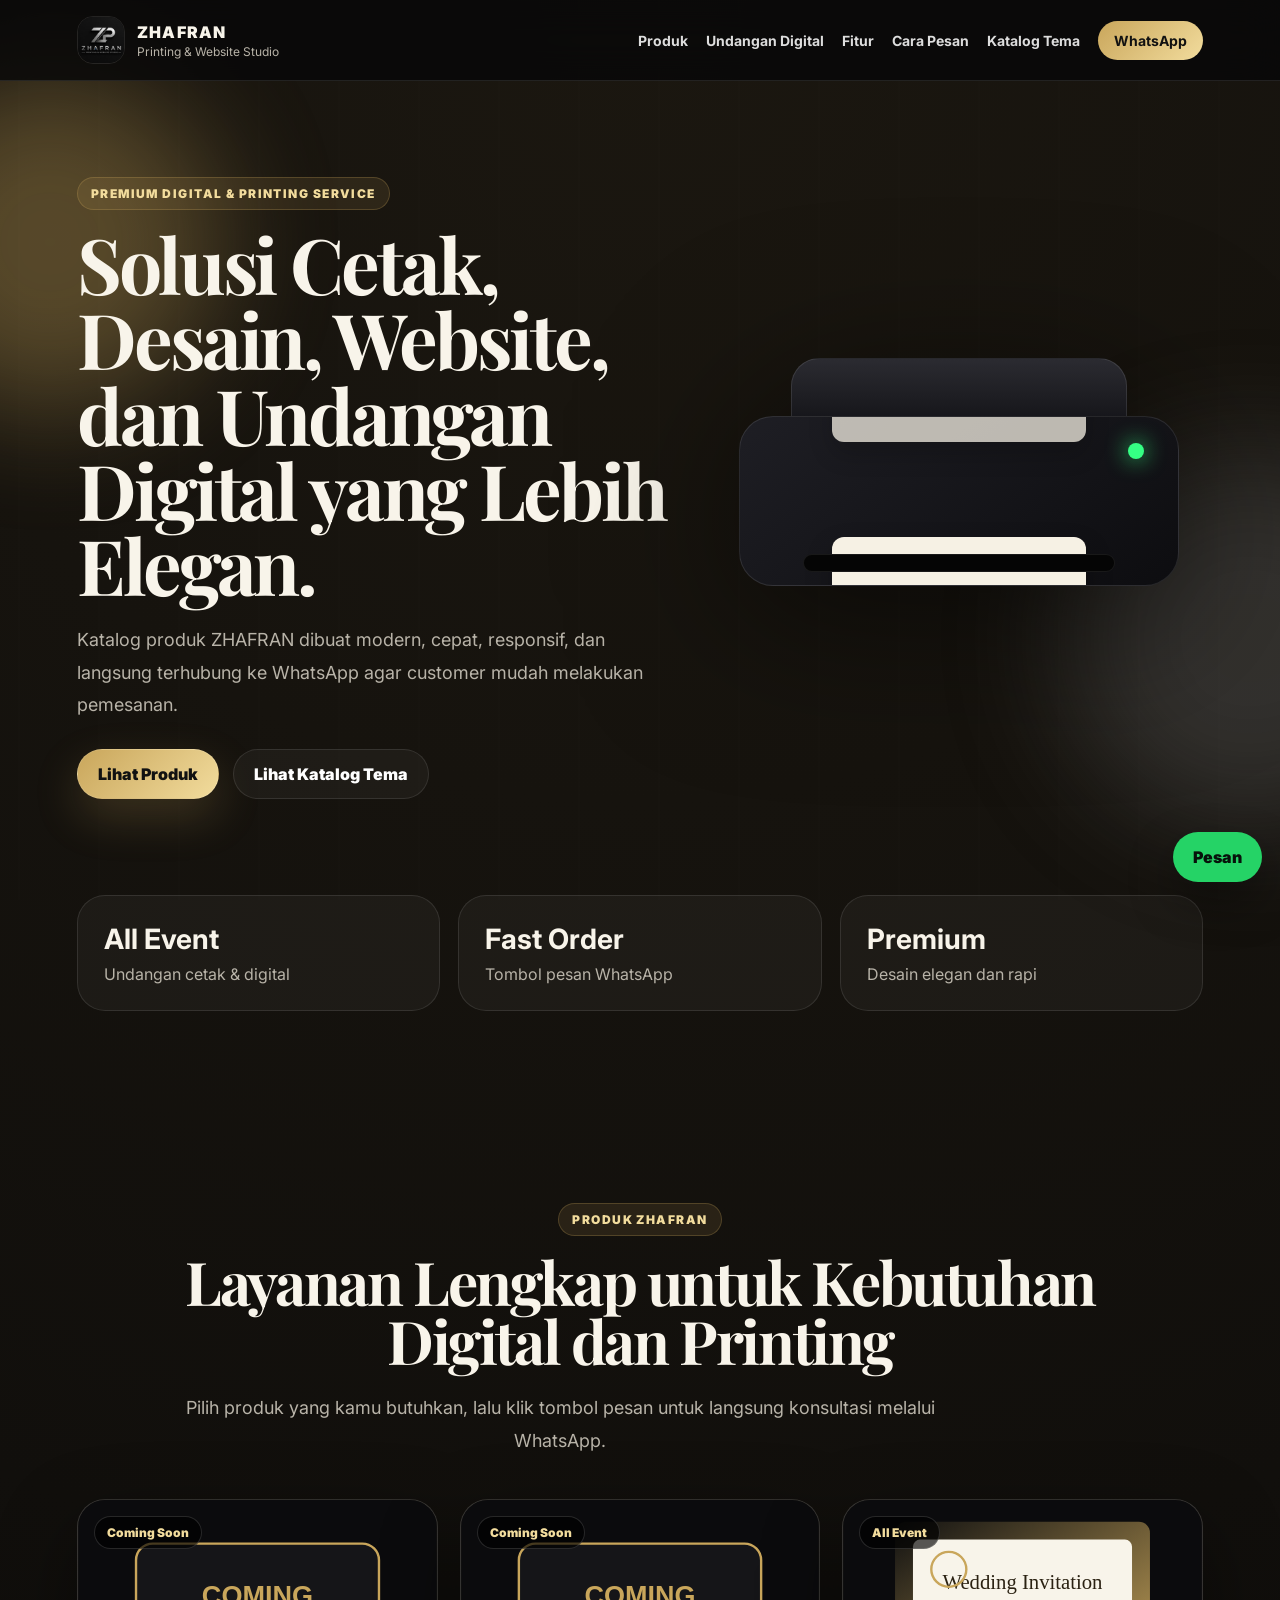
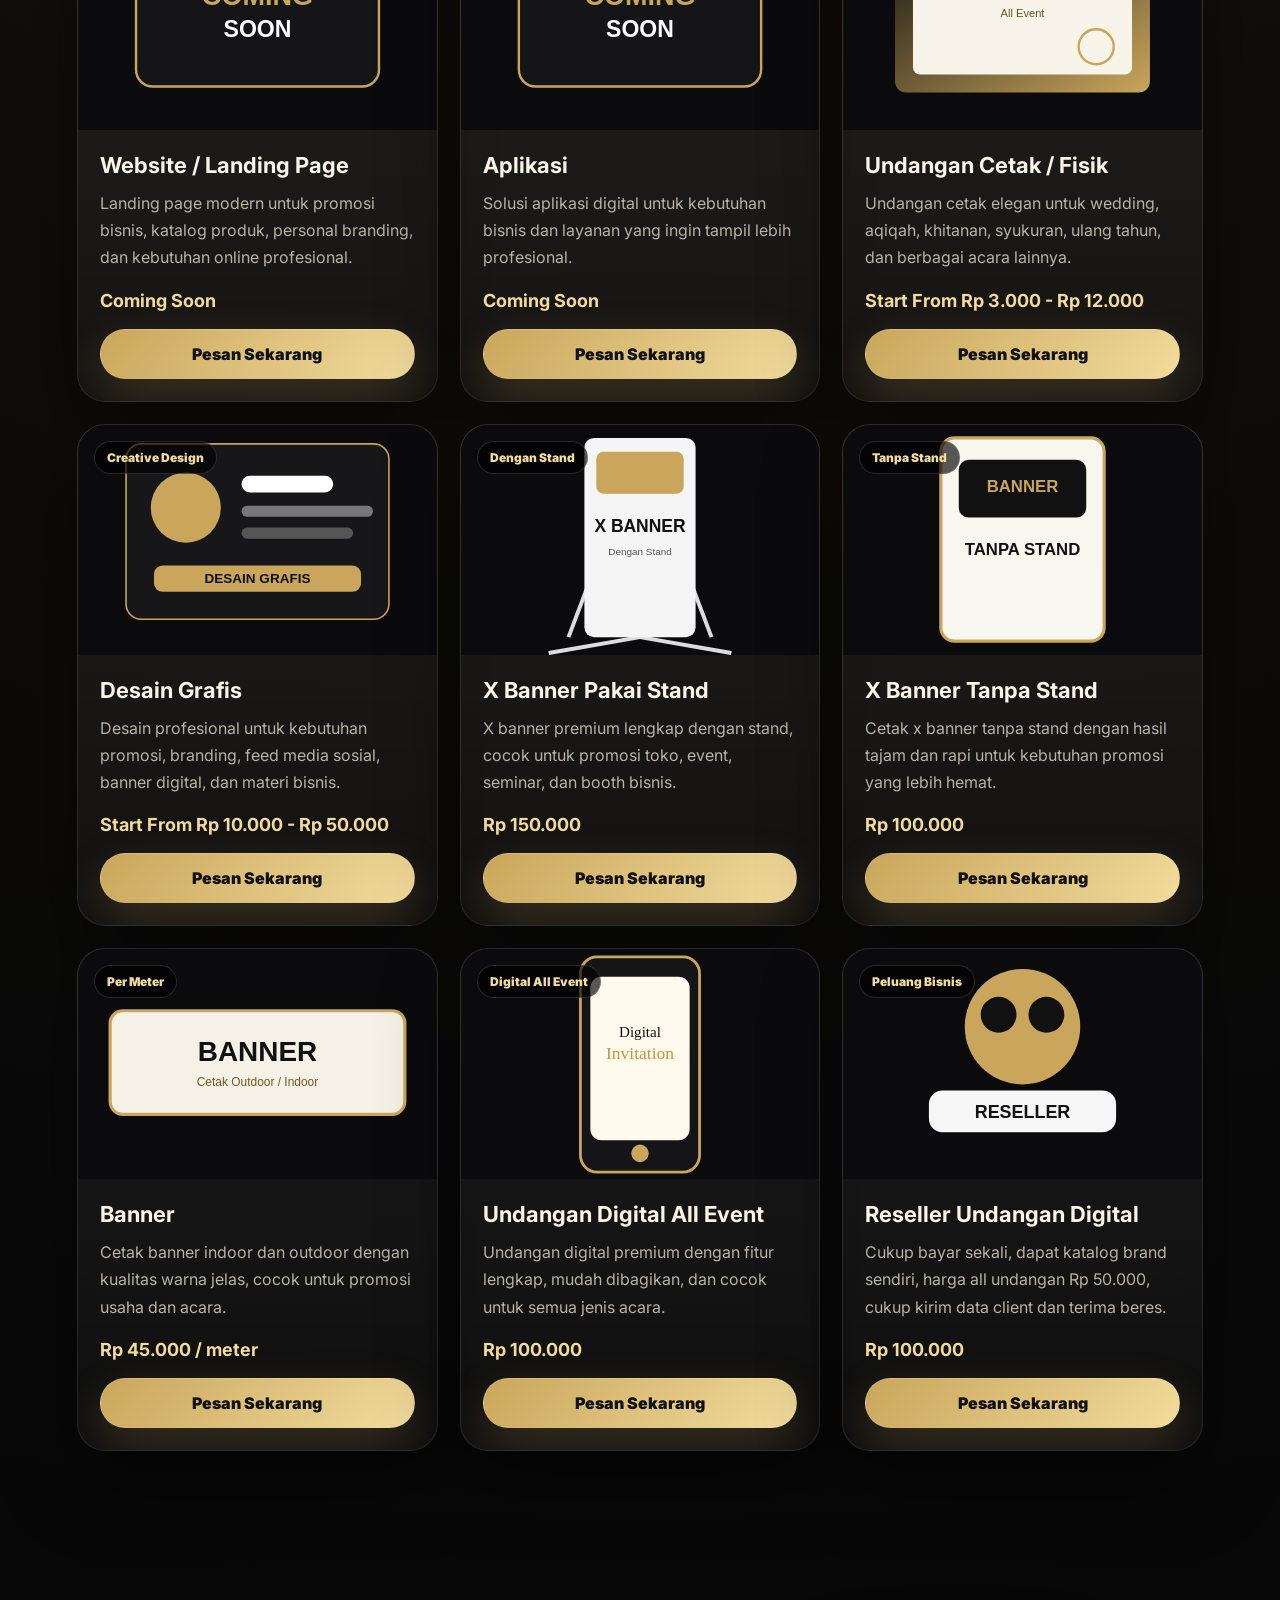
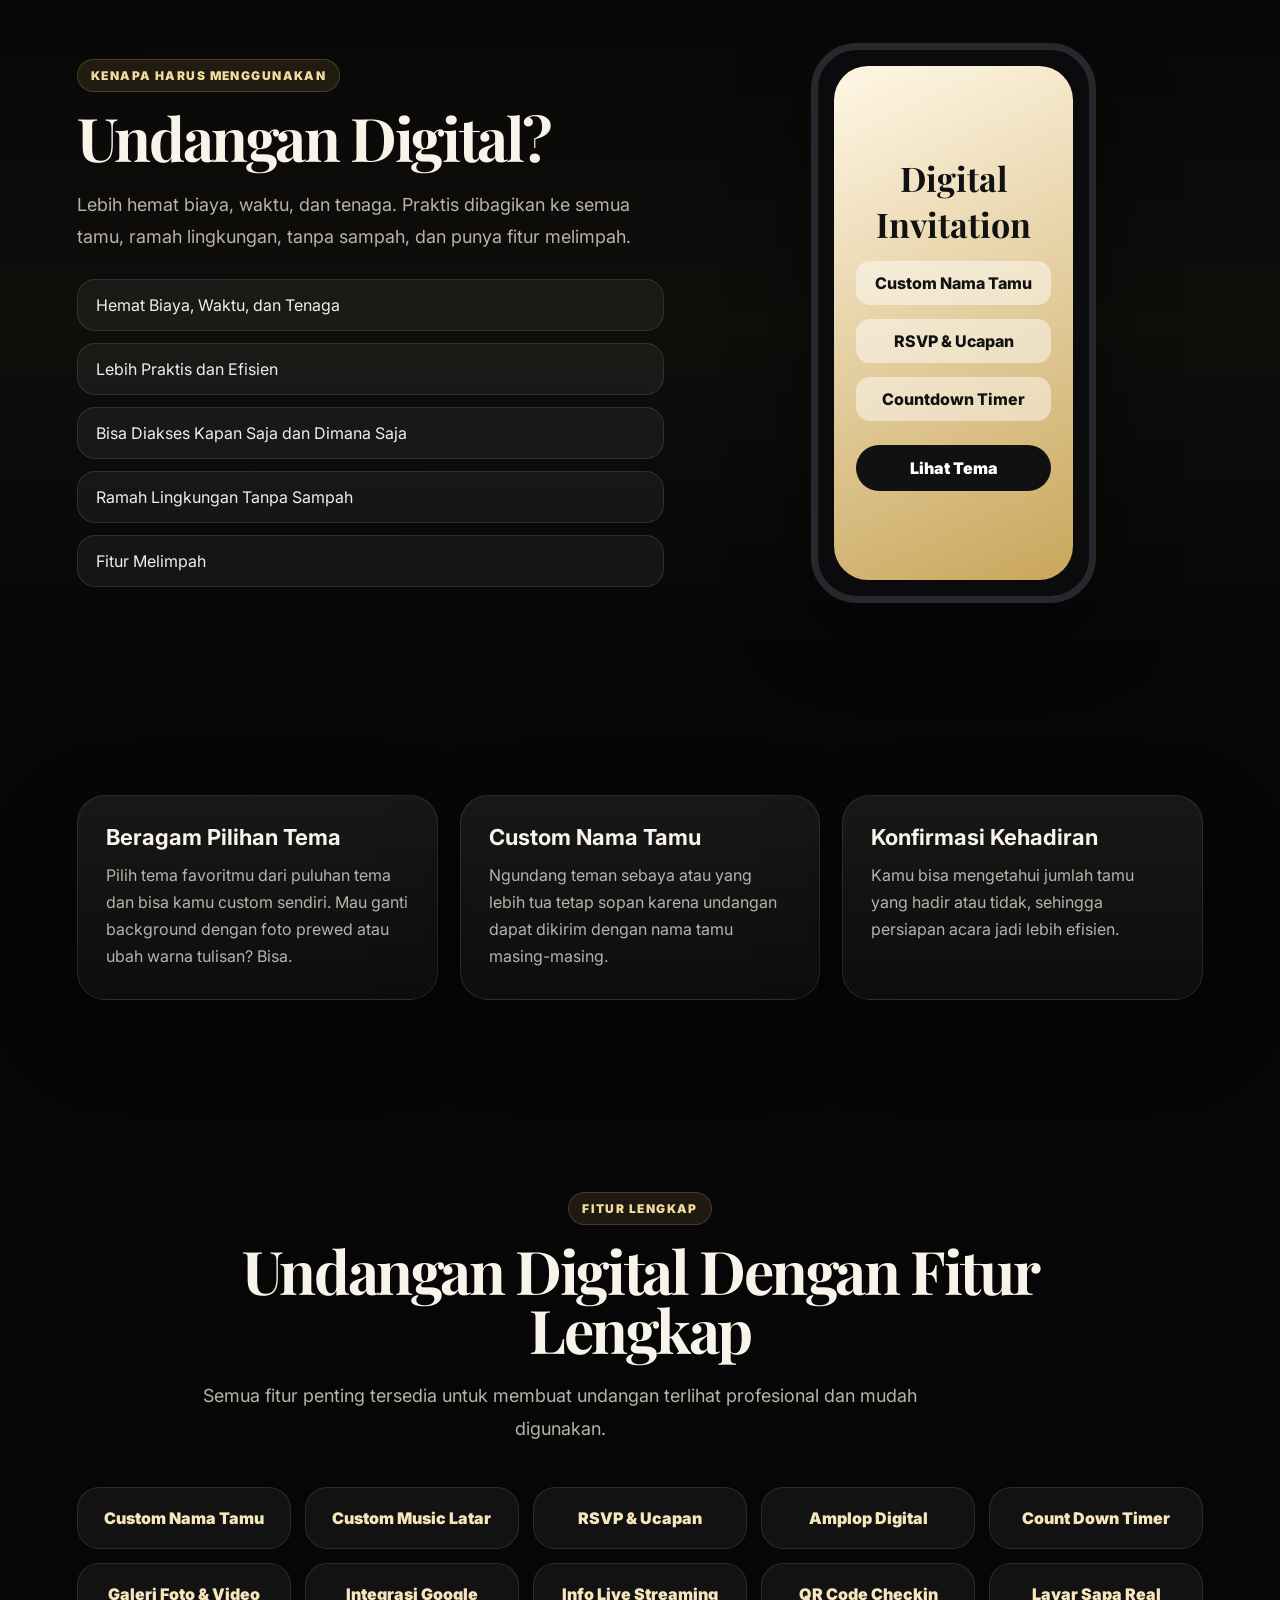
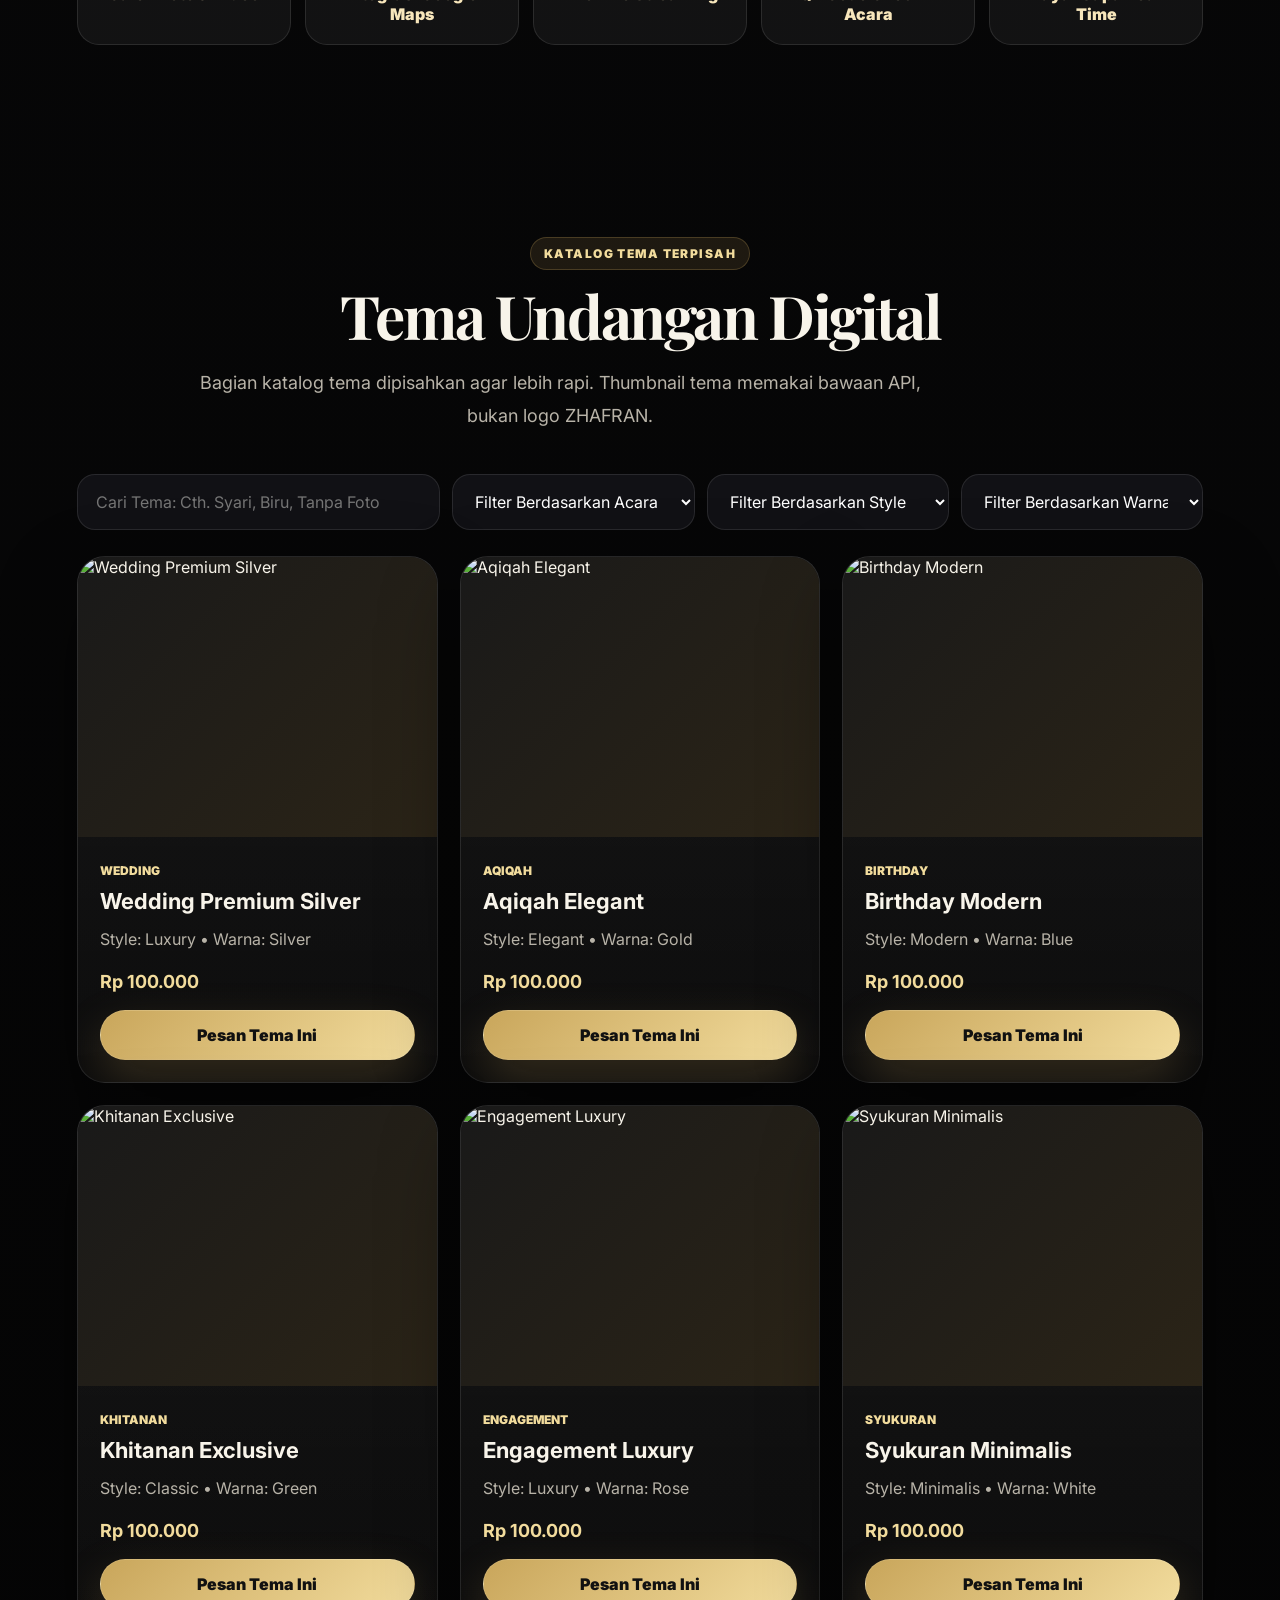
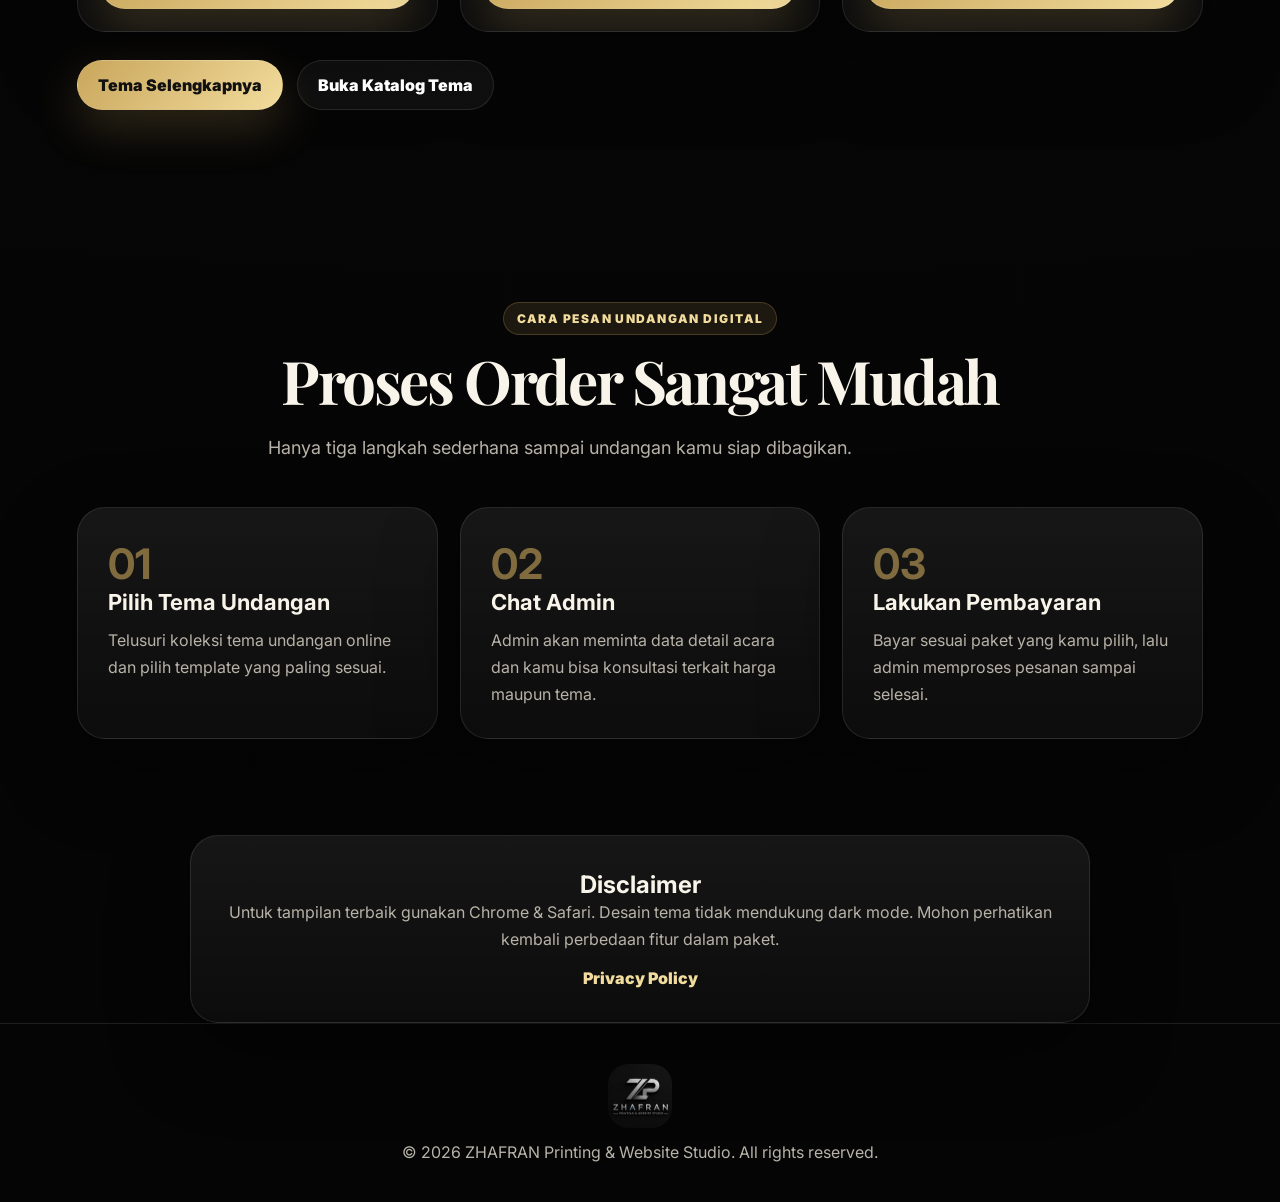
==== commit 59a6e5dc: "Add files via upload" ====
--- a/index.html
+++ b/index.html
@@ -4,87 +4,184 @@
   <meta charset="UTF-8" />
   <meta name="viewport" content="width=device-width, initial-scale=1.0" />
   <title>ZHAFRAN Printing & Website Studio</title>
-  <meta name="description" content="Jasa undangan cetak, undangan digital, desain grafis, banner, x banner, website dan reseller undangan digital." />
+  <meta name="description" content="Jasa undangan digital, undangan cetak, desain grafis, banner, x banner, website dan reseller undangan digital." />
   <link rel="preconnect" href="https://fonts.googleapis.com">
   <link rel="preconnect" href="https://fonts.gstatic.com" crossorigin>
-  <link href="https://fonts.googleapis.com/css2?family=Poppins:wght@300;400;500;600;700;800;900&display=swap" rel="stylesheet">
+  <link href="https://fonts.googleapis.com/css2?family=Inter:wght@400;500;600;700;800;900&family=Playfair+Display:wght@700;800&display=swap" rel="stylesheet">
   <link rel="stylesheet" href="css/style.css" />
 </head>
 <body>
-  <header class="site-header">
-    <nav class="navbar container">
-      <a href="index.html" class="brand">
-        <img src="assets/logo.jpg" alt="Logo ZHAFRAN" />
-        <span>ZHAFRAN</span>
-      </a>
-      <button class="menu-btn" id="menuBtn">☰</button>
-      <div class="nav-links" id="navLinks">
-        <a href="#produk">Produk</a>
-        <a href="#tema">Tema Digital</a>
-        <a href="pages/reseller.html">Reseller</a>
-        <a href="pages/kontak.html">Kontak</a>
+  <div class="bg-orb orb-1"></div>
+  <div class="bg-orb orb-2"></div>
+  <div class="print-lines"></div>
+
+  <header class="site-header" id="top">
+    <a class="brand" href="#top">
+      <img src="assets/logo.jpg" alt="ZHAFRAN Logo" />
+      <div>
+        <strong>ZHAFRAN</strong>
+        <span>Printing & Website Studio</span>
       </div>
+    </a>
+    <button class="menu-btn" id="menuBtn" aria-label="Buka Menu">☰</button>
+    <nav id="navLinks">
+      <a href="#produk">Produk</a>
+      <a href="#digital">Undangan Digital</a>
+      <a href="#fitur">Fitur</a>
+      <a href="#cara-pesan">Cara Pesan</a>
+      <a href="pages/katalog-tema.html">Katalog Tema</a>
+      <a class="nav-wa" href="https://wa.me/6285343556117" target="_blank">WhatsApp</a>
     </nav>
   </header>
 
   <main>
-    <section class="hero container">
-      <div class="hero-text reveal">
-        <p class="eyebrow">Printing • Website • Digital Invitation</p>
-        <h1>Solusi Cetak & Digital Premium untuk Semua Kebutuhan Acara dan Bisnis.</h1>
-        <p class="hero-desc">ZHAFRAN Printing & Website Studio membantu kamu membuat undangan, desain promosi, banner, katalog digital, sampai layanan reseller undangan digital dengan tampilan profesional.</p>
+    <section class="hero section parallax-section">
+      <div class="hero-copy reveal">
+        <span class="eyebrow">Premium Digital & Printing Service</span>
+        <h1>Solusi Cetak, Desain, Website, dan Undangan Digital yang Lebih Elegan.</h1>
+        <p>Katalog produk ZHAFRAN dibuat modern, cepat, responsif, dan langsung terhubung ke WhatsApp agar customer mudah melakukan pemesanan.</p>
         <div class="hero-actions">
-          <a class="btn primary" href="https://wa.me/6285343556117?text=Halo%20ZHAFRAN,%20saya%20ingin%20konsultasi%20produk" target="_blank">Konsultasi WhatsApp</a>
-          <a class="btn secondary" href="#produk">Lihat Produk</a>
+          <a class="btn primary" href="#produk">Lihat Produk</a>
+          <a class="btn ghost" href="pages/katalog-tema.html">Lihat Katalog Tema</a>
         </div>
       </div>
-      <div class="hero-card reveal">
-        <img src="assets/logo.jpg" alt="ZHAFRAN Printing & Website Studio" />
-        <div class="shine"></div>
+      <div class="hero-visual reveal" data-parallax="-0.10">
+        <div class="printer-machine">
+          <div class="printer-top"></div>
+          <div class="printer-body">
+            <div class="printer-light"></div>
+            <div class="paper paper-1">ZHAFRAN</div>
+            <div class="paper paper-2">PRINTING</div>
+          </div>
+          <div class="printer-slot"></div>
+        </div>
       </div>
     </section>
 
-    <section class="section container" id="produk">
+    <section class="section stats reveal">
+      <div><strong>All Event</strong><span>Undangan cetak & digital</span></div>
+      <div><strong>Fast Order</strong><span>Tombol pesan WhatsApp</span></div>
+      <div><strong>Premium</strong><span>Desain elegan dan rapi</span></div>
+    </section>
+
+    <section class="section" id="produk">
       <div class="section-head reveal">
-        <p class="eyebrow">Produk & Layanan</p>
-        <h2>Pilih kebutuhan terbaikmu</h2>
-        <p>Setiap produk sudah dilengkapi tombol pesan otomatis ke WhatsApp.</p>
+        <span class="eyebrow">Produk ZHAFRAN</span>
+        <h2>Layanan Lengkap untuk Kebutuhan Digital dan Printing</h2>
+        <p>Pilih produk yang kamu butuhkan, lalu klik tombol pesan untuk langsung konsultasi melalui WhatsApp.</p>
       </div>
       <div class="product-grid" id="productGrid"></div>
     </section>
 
-    <section class="section container" id="tema">
+    <section class="section digital-section" id="digital">
+      <div class="split">
+        <div class="reveal">
+          <span class="eyebrow">Kenapa Harus Menggunakan</span>
+          <h2>Undangan Digital?</h2>
+          <p class="big-text">Lebih hemat biaya, waktu, dan tenaga. Praktis dibagikan ke semua tamu, ramah lingkungan, tanpa sampah, dan punya fitur melimpah.</p>
+          <div class="benefit-list">
+            <span>Hemat Biaya, Waktu, dan Tenaga</span>
+            <span>Lebih Praktis dan Efisien</span>
+            <span>Bisa Diakses Kapan Saja dan Dimana Saja</span>
+            <span>Ramah Lingkungan Tanpa Sampah</span>
+            <span>Fitur Melimpah</span>
+          </div>
+        </div>
+        <div class="phone-showcase reveal" data-parallax="0.08">
+          <div class="phone-frame">
+            <div class="phone-screen">
+              <h3>Digital Invitation</h3>
+              <p>Custom Nama Tamu</p>
+              <p>RSVP & Ucapan</p>
+              <p>Countdown Timer</p>
+              <a href="pages/katalog-tema.html">Lihat Tema</a>
+            </div>
+          </div>
+        </div>
+      </div>
+    </section>
+
+    <section class="section cards-info">
+      <article class="info-card reveal">
+        <h3>Beragam Pilihan Tema</h3>
+        <p>Pilih tema favoritmu dari puluhan tema dan bisa kamu custom sendiri. Mau ganti background dengan foto prewed atau ubah warna tulisan? Bisa.</p>
+      </article>
+      <article class="info-card reveal">
+        <h3>Custom Nama Tamu</h3>
+        <p>Ngundang teman sebaya atau yang lebih tua tetap sopan karena undangan dapat dikirim dengan nama tamu masing-masing.</p>
+      </article>
+      <article class="info-card reveal">
+        <h3>Konfirmasi Kehadiran</h3>
+        <p>Kamu bisa mengetahui jumlah tamu yang hadir atau tidak, sehingga persiapan acara jadi lebih efisien.</p>
+      </article>
+    </section>
+
+    <section class="section" id="fitur">
       <div class="section-head reveal">
-        <p class="eyebrow">Undangan Digital</p>
-        <h2>Tema Undangan Digital All Event</h2>
-        <p>Tema otomatis diambil dari API zp.webinvit.id. Jika API tidak terbuka di browser, website tetap menampilkan tema fallback.</p>
+        <span class="eyebrow">Fitur Lengkap</span>
+        <h2>Undangan Digital Dengan Fitur Lengkap</h2>
+        <p>Semua fitur penting tersedia untuk membuat undangan terlihat profesional dan mudah digunakan.</p>
+      </div>
+      <div class="feature-grid">
+        <div class="feature reveal">Custom Nama Tamu</div>
+        <div class="feature reveal">Custom Music Latar</div>
+        <div class="feature reveal">RSVP & Ucapan</div>
+        <div class="feature reveal">Amplop Digital</div>
+        <div class="feature reveal">Count Down Timer</div>
+        <div class="feature reveal">Galeri Foto & Video</div>
+        <div class="feature reveal">Integrasi Google Maps</div>
+        <div class="feature reveal">Info Live Streaming</div>
+        <div class="feature reveal">QR Code Checkin Acara</div>
+        <div class="feature reveal">Layar Sapa Real Time</div>
+      </div>
+    </section>
+
+    <section class="section themes-preview">
+      <div class="section-head reveal">
+        <span class="eyebrow">Katalog Tema Terpisah</span>
+        <h2>Tema Undangan Digital</h2>
+        <p>Bagian katalog tema dipisahkan agar lebih rapi. Thumbnail tema memakai bawaan API, bukan logo ZHAFRAN.</p>
       </div>
       <div class="filter-box reveal">
-        <input type="text" id="searchTheme" placeholder="Cari tema: wedding, birthday, aqiqah..." />
-        <select id="categoryFilter"><option value="all">Semua Kategori</option></select>
+        <input id="searchTheme" type="search" placeholder="Cari Tema: Cth. Syari, Biru, Tanpa Foto" />
+        <select id="eventFilter"><option value="all">Filter Berdasarkan Acara</option></select>
+        <select id="styleFilter"><option value="all">Filter Berdasarkan Style</option></select>
+        <select id="colorFilter"><option value="all">Filter Berdasarkan Warna</option></select>
       </div>
       <div class="theme-grid" id="themes"></div>
-      <div class="center"><button class="btn secondary" id="loadMoreBtn">Tema Selengkapnya</button></div>
+      <div class="center reveal">
+        <button class="btn primary" id="loadMoreBtn">Tema Selengkapnya</button>
+        <a class="btn ghost" href="pages/katalog-tema.html">Buka Katalog Tema</a>
+      </div>
     </section>
 
-    <section class="section reseller-banner container reveal">
-      <div>
-        <p class="eyebrow">Peluang Bisnis</p>
-        <h2>Reseller Undangan Digital</h2>
-        <p>Mulai jualan undangan digital dengan katalog brand sendiri. Cukup kirim data client, kami bantu proses sampai beres.</p>
+    <section class="section order-section" id="cara-pesan">
+      <div class="section-head reveal">
+        <span class="eyebrow">Cara Pesan Undangan Digital</span>
+        <h2>Proses Order Sangat Mudah</h2>
+        <p>Hanya tiga langkah sederhana sampai undangan kamu siap dibagikan.</p>
       </div>
-      <a class="btn primary" href="https://wa.me/6285343556117?text=Halo%20ZHAFRAN,%20saya%20ingin%20daftar%20Reseller%20Undangan%20Digital" target="_blank">Daftar Reseller</a>
+      <div class="step-grid">
+        <article class="step reveal"><b>01</b><h3>Pilih Tema Undangan</h3><p>Telusuri koleksi tema undangan online dan pilih template yang paling sesuai.</p></article>
+        <article class="step reveal"><b>02</b><h3>Chat Admin</h3><p>Admin akan meminta data detail acara dan kamu bisa konsultasi terkait harga maupun tema.</p></article>
+        <article class="step reveal"><b>03</b><h3>Lakukan Pembayaran</h3><p>Bayar sesuai paket yang kamu pilih, lalu admin memproses pesanan sampai selesai.</p></article>
+      </div>
+    </section>
+
+    <section class="section disclaimer reveal">
+      <h2>Disclaimer</h2>
+      <p>Untuk tampilan terbaik gunakan Chrome & Safari. Desain tema tidak mendukung dark mode. Mohon perhatikan kembali perbedaan fitur dalam paket.</p>
+      <a href="pages/privacy-policy.html">Privacy Policy</a>
     </section>
   </main>
 
-  <footer class="footer">
-    <div class="container footer-inner">
-      <div><strong>ZHAFRAN</strong><p>Printing & Website Studio</p></div>
-      <a href="https://wa.me/6285343556117" target="_blank">WA: 085343556117</a>
-    </div>
+  <a class="floating-wa" href="https://wa.me/6285343556117" target="_blank">Pesan</a>
+
+  <footer>
+    <img src="assets/logo.jpg" alt="Logo ZHAFRAN" />
+    <p>© 2026 ZHAFRAN Printing & Website Studio. All rights reserved.</p>
   </footer>
 
-  <a class="floating-wa" href="https://wa.me/6285343556117?text=Halo%20ZHAFRAN,%20saya%20ingin%20bertanya" target="_blank">WhatsApp</a>
   <script src="js/products.js"></script>
   <script src="js/main.js"></script>
 </body>
--- a/css/style.css
+++ b/css/style.css
@@ -1,16 +1,38 @@
 :root{
-  --bg:#050505;
-  --bg2:#0e0e0f;
-  --card:#141416;
-  --text:#f4f4f4;
-  --muted:#a8a8a8;
-  --line:rgba(255,255,255,.12);
-  --silver:#d8d8d8;
-  --silver2:#8c8c8c;
+  --bg:#070708;
+  --bg-2:#101014;
+  --card:#141418;
+  --gold:#c9a65b;
+  --gold-2:#f2dc9d;
+  --text:#f8f4ea;
+  --muted:#b8b3a8;
+  --line:rgba(255,255,255,.10);
+  --shadow:0 30px 80px rgba(0,0,0,.45);
+  --radius:28px;
 }
 *{box-sizing:border-box;margin:0;padding:0}
 html{scroll-behavior:smooth}
-body{font-family:Poppins,system-ui,sans-serif;background:radial-gradient(circle at top,#1a1a1b 0%,#050505 42%,#000 100%);color:var(--text);overflow-x:hidden}
-a{text-decoration:none;color:inherit} img{max-width:100%;display:block}.container{width:min(1180px,92%);margin:auto}.site-header{position:sticky;top:0;z-index:50;background:rgba(5,5,5,.72);backdrop-filter:blur(18px);border-bottom:1px solid var(--line)}.navbar{height:78px;display:flex;align-items:center;justify-content:space-between}.brand{display:flex;align-items:center;gap:12px;font-weight:900;letter-spacing:3px}.brand img{width:48px;height:48px;border-radius:50%;object-fit:cover;border:1px solid var(--line)}.nav-links{display:flex;gap:24px;color:#ddd;font-size:14px}.nav-links a:hover{color:white}.menu-btn{display:none;background:none;border:0;color:white;font-size:30px}.hero{min-height:calc(100vh - 78px);display:grid;grid-template-columns:1.1fr .9fr;align-items:center;gap:50px;padding:70px 0}.eyebrow{color:var(--silver);text-transform:uppercase;letter-spacing:4px;font-size:12px;font-weight:800;margin-bottom:14px}.hero h1,.section h2{font-size:clamp(34px,6vw,76px);line-height:1.04;letter-spacing:-2px}.hero-desc,.section-head p,.reseller-banner p{color:var(--muted);line-height:1.8;margin-top:20px}.hero-actions{display:flex;gap:14px;flex-wrap:wrap;margin-top:32px}.btn{display:inline-flex;align-items:center;justify-content:center;padding:14px 22px;border-radius:999px;font-weight:800;border:1px solid var(--line);transition:.3s;cursor:pointer}.btn.primary{background:linear-gradient(135deg,#fff,#9b9b9b,#f5f5f5);color:#050505;box-shadow:0 20px 40px rgba(255,255,255,.1)}.btn.secondary{background:rgba(255,255,255,.06);color:white}.btn:hover{transform:translateY(-3px)}.btn.full{width:100%;margin-top:18px}.hero-card{position:relative;padding:28px;border:1px solid var(--line);border-radius:34px;background:linear-gradient(145deg,rgba(255,255,255,.1),rgba(255,255,255,.02));box-shadow:0 30px 90px rgba(0,0,0,.5);overflow:hidden}.hero-card img{border-radius:24px;width:100%;height:360px;object-fit:cover}.shine{position:absolute;inset:-50%;background:linear-gradient(90deg,transparent,rgba(255,255,255,.12),transparent);transform:rotate(25deg);animation:shine 5s infinite}@keyframes shine{0%{translate:-60%}100%{translate:60%}}.section{padding:90px 0}.section-head{text-align:center;max-width:800px;margin:0 auto 42px}.product-grid,.theme-grid{display:grid;grid-template-columns:repeat(3,1fr);gap:24px}.product-card,.theme-card{position:relative;background:linear-gradient(180deg,rgba(255,255,255,.08),rgba(255,255,255,.025));border:1px solid var(--line);border-radius:30px;overflow:hidden;box-shadow:0 18px 60px rgba(0,0,0,.28);transition:.4s}.product-card:hover,.theme-card:hover{transform:translateY(-8px);border-color:rgba(255,255,255,.32)}.product-card img,.theme-card img{width:100%;height:240px;object-fit:cover;background:#111}.product-body,.theme-body{padding:22px}.product-body h3,.theme-body h3{font-size:21px;margin-bottom:10px}.product-body p{color:var(--muted);font-size:14px;line-height:1.7;min-height:96px}.product-body strong,.theme-body strong{display:block;margin-top:16px;font-size:19px;color:#fff}.badge{position:absolute;z-index:2;top:16px;left:16px;padding:8px 13px;border-radius:999px;background:rgba(255,255,255,.88);color:#080808;font-size:12px;font-weight:900}.filter-box{display:grid;grid-template-columns:1fr 260px;gap:14px;margin-bottom:28px}.filter-box input,.filter-box select{width:100%;padding:17px 18px;border-radius:18px;border:1px solid var(--line);background:#101012;color:white;outline:none}.theme-body span{display:inline-block;color:#cfcfcf;font-size:12px;margin-bottom:8px;text-transform:uppercase;letter-spacing:2px}.center{text-align:center;margin-top:34px}.reseller-banner{display:flex;align-items:center;justify-content:space-between;gap:30px;border:1px solid var(--line);border-radius:34px;padding:40px;background:linear-gradient(135deg,rgba(255,255,255,.11),rgba(255,255,255,.03))}.reseller-banner h2{font-size:clamp(28px,4vw,48px)}.footer{border-top:1px solid var(--line);padding:28px 0;background:#030303}.footer-inner{display:flex;align-items:center;justify-content:space-between;color:#cfcfcf}.floating-wa{position:fixed;right:18px;bottom:18px;background:#fff;color:#000;padding:14px 18px;border-radius:999px;font-weight:900;z-index:40;box-shadow:0 15px 40px rgba(255,255,255,.18)}.reveal{opacity:0;transform:translateY(26px);transition:.7s ease}.reveal.show{opacity:1;transform:translateY(0)}
-@media(max-width:900px){.menu-btn{display:block}.nav-links{position:absolute;top:78px;left:4%;right:4%;display:none;flex-direction:column;background:#111;border:1px solid var(--line);border-radius:22px;padding:20px}.nav-links.active{display:flex}.hero{grid-template-columns:1fr;padding:42px 0}.product-grid,.theme-grid{grid-template-columns:1fr 1fr}.filter-box{grid-template-columns:1fr}.reseller-banner,.footer-inner{flex-direction:column;text-align:center}}
-@media(max-width:560px){.product-grid,.theme-grid{grid-template-columns:1fr}.hero-card img{height:260px}.section{padding:62px 0}.hero h1{font-size:38px}.btn{width:100%}}
+body{
+  font-family:Inter,system-ui,sans-serif;
+  background:radial-gradient(circle at top,#1b1710 0,#070708 42%,#050505 100%);
+  color:var(--text);
+  overflow-x:hidden;
+}
+a{text-decoration:none;color:inherit}
+img{max-width:100%;display:block}
+button,input,select{font:inherit}
+.bg-orb{position:fixed;border-radius:999px;filter:blur(60px);opacity:.36;z-index:-3;pointer-events:none;animation:floatOrb 8s ease-in-out infinite alternate}
+.orb-1{width:340px;height:340px;background:#c9a65b;top:8%;left:-120px}.orb-2{width:380px;height:380px;background:#686868;right:-160px;bottom:8%;animation-delay:2s}
+.print-lines{position:fixed;inset:0;z-index:-2;opacity:.12;background:linear-gradient(90deg,transparent 0 18px,rgba(255,255,255,.14) 19px,transparent 20px);background-size:80px 100%;animation:slideLines 10s linear infinite;pointer-events:none}
+.site-header{position:sticky;top:0;z-index:50;display:flex;align-items:center;justify-content:space-between;gap:20px;padding:16px 6%;background:rgba(7,7,8,.78);backdrop-filter:blur(18px);border-bottom:1px solid var(--line)}
+.brand{display:flex;align-items:center;gap:12px;min-width:220px}.brand img{width:48px;height:48px;border-radius:16px;object-fit:cover;border:1px solid var(--line)}.brand strong{display:block;font-weight:900;letter-spacing:.08em}.brand span{display:block;color:var(--muted);font-size:12px;margin-top:2px}
+nav{display:flex;align-items:center;gap:18px}nav a{color:#ddd;font-size:14px;font-weight:700;transition:.3s}nav a:hover{color:var(--gold-2)}.nav-wa{padding:11px 16px;border-radius:999px;background:linear-gradient(135deg,var(--gold),var(--gold-2));color:#111!important}.menu-btn{display:none;background:#17171a;border:1px solid var(--line);color:#fff;border-radius:12px;padding:10px 13px}
+.section{padding:96px 6%;position:relative}.hero{min-height:88vh;display:grid;grid-template-columns:1.1fr .9fr;gap:40px;align-items:center}.eyebrow{display:inline-flex;margin-bottom:16px;padding:8px 13px;border-radius:999px;background:rgba(201,166,91,.12);border:1px solid rgba(201,166,91,.25);color:var(--gold-2);font-size:12px;font-weight:900;letter-spacing:.12em;text-transform:uppercase}.hero h1,.section-head h2,.split h2{font-family:"Playfair Display",serif;font-size:clamp(38px,6vw,82px);line-height:.98;letter-spacing:-.04em}.hero p,.section-head p,.big-text{margin-top:22px;color:var(--muted);font-size:18px;line-height:1.8;max-width:760px}.hero-actions,.center{display:flex;gap:14px;flex-wrap:wrap;margin-top:28px}.btn{display:inline-flex;align-items:center;justify-content:center;gap:8px;border-radius:999px;padding:14px 20px;font-weight:900;border:1px solid var(--line);cursor:pointer;transition:.35s}.btn.primary{background:linear-gradient(135deg,var(--gold),var(--gold-2));color:#111;box-shadow:0 18px 45px rgba(201,166,91,.22)}.btn.ghost{background:rgba(255,255,255,.04);color:#fff}.btn:hover{transform:translateY(-4px)}.btn.full{width:100%}
+.hero-visual{display:flex;justify-content:center;align-items:center;min-height:520px}.printer-machine{width:min(440px,90vw);height:340px;position:relative;filter:drop-shadow(0 30px 80px rgba(0,0,0,.55))}.printer-top{position:absolute;top:40px;left:52px;right:52px;height:78px;background:linear-gradient(180deg,#2b2b31,#101014);border-radius:28px 28px 10px 10px;border:1px solid var(--line)}.printer-body{position:absolute;left:0;right:0;bottom:72px;height:170px;background:linear-gradient(145deg,#1e1e24,#0d0d10);border:1px solid var(--line);border-radius:34px;overflow:hidden}.printer-light{position:absolute;top:26px;right:34px;width:16px;height:16px;border-radius:50%;background:#35ff84;box-shadow:0 0 22px #35ff84;animation:blink 1.6s infinite}.printer-slot{position:absolute;left:64px;right:64px;bottom:86px;height:18px;border-radius:999px;background:#050505;border:1px solid rgba(255,255,255,.08);z-index:6}.paper{position:absolute;left:92px;right:92px;height:120px;background:#f6f1e4;color:#111;border-radius:12px;text-align:center;font-weight:900;letter-spacing:.18em;display:flex;align-items:center;justify-content:center;box-shadow:0 12px 26px rgba(0,0,0,.25)}.paper-1{bottom:-72px;animation:printPaper 4s ease-in-out infinite}.paper-2{top:-95px;opacity:.75;animation:feedPaper 4s ease-in-out infinite}
+.stats{display:grid;grid-template-columns:repeat(3,1fr);gap:18px;padding-top:0}.stats div{padding:26px;border-radius:var(--radius);background:rgba(255,255,255,.04);border:1px solid var(--line)}.stats strong{display:block;font-size:28px}.stats span{color:var(--muted);margin-top:8px;display:block}.section-head{text-align:center;max-width:920px;margin:0 auto 42px}.section-head h2,.split h2{font-size:clamp(32px,4.7vw,62px)}
+.product-grid,.theme-grid{display:grid;grid-template-columns:repeat(3,1fr);gap:22px}.product-card,.theme-card,.info-card,.step,.disclaimer{background:linear-gradient(180deg,rgba(255,255,255,.07),rgba(255,255,255,.03));border:1px solid var(--line);border-radius:var(--radius);overflow:hidden;box-shadow:var(--shadow);position:relative}.product-media{position:relative;overflow:hidden}.product-media img{width:100%;height:230px;object-fit:cover;transition:.6s}.product-card:hover .product-media img,.theme-card:hover img{transform:scale(1.06)}.badge{position:absolute;top:16px;left:16px;z-index:2;padding:8px 12px;border-radius:999px;background:rgba(0,0,0,.65);border:1px solid rgba(255,255,255,.14);font-size:12px;font-weight:900;color:var(--gold-2)}.product-body,.theme-body{padding:22px}.product-body h3,.theme-body h3,.info-card h3,.step h3{font-size:22px;margin-bottom:12px}.product-body p,.theme-body p,.info-card p,.step p,.disclaimer p{color:var(--muted);line-height:1.7}.product-body strong,.theme-body strong{display:block;margin:18px 0;color:var(--gold-2);font-size:18px}
+.digital-section{background:linear-gradient(180deg,transparent,rgba(201,166,91,.05),transparent)}.split{display:grid;grid-template-columns:1fr .85fr;gap:40px;align-items:center}.benefit-list{display:grid;gap:12px;margin-top:25px}.benefit-list span{padding:15px 18px;border-radius:18px;background:rgba(255,255,255,.05);border:1px solid var(--line);color:#eee}.phone-showcase{display:flex;justify-content:center}.phone-frame{width:285px;height:560px;border-radius:46px;padding:16px;background:#0b0b0d;border:7px solid #27272d;box-shadow:var(--shadow)}.phone-screen{height:100%;border-radius:34px;padding:34px 22px;background:linear-gradient(155deg,#fff7e6,#c9a65b);color:#111;display:flex;flex-direction:column;justify-content:center;gap:14px;text-align:center}.phone-screen h3{font-family:"Playfair Display";font-size:34px}.phone-screen p{padding:12px;border-radius:14px;background:rgba(255,255,255,.45);font-weight:800}.phone-screen a{margin-top:10px;padding:13px;border-radius:999px;background:#111;color:#fff;font-weight:900}.cards-info{display:grid;grid-template-columns:repeat(3,1fr);gap:22px}.info-card{padding:28px}.feature-grid{display:grid;grid-template-columns:repeat(5,1fr);gap:14px}.feature{padding:20px;border-radius:22px;background:rgba(255,255,255,.05);border:1px solid var(--line);font-weight:900;text-align:center;color:#f7e6bb}.filter-box{display:grid;grid-template-columns:1.5fr 1fr 1fr 1fr;gap:12px;margin-bottom:26px}.filter-box input,.filter-box select{width:100%;padding:16px 18px;border-radius:18px;border:1px solid var(--line);background:#111115;color:#fff;outline:none}.theme-thumb{height:280px;background:linear-gradient(135deg,#191919,#2b2417);overflow:hidden}.theme-thumb img{width:100%;height:100%;object-fit:cover;transition:.6s}.theme-thumb.empty::after{content:'Thumbnail Tema';display:flex;align-items:center;justify-content:center;width:100%;height:100%;color:var(--gold-2);font-weight:900;letter-spacing:.08em}.theme-body span{display:inline-block;color:var(--gold-2);font-size:12px;font-weight:900;text-transform:uppercase;margin-bottom:10px}.empty-state{grid-column:1/-1;text-align:center;padding:40px;border:1px dashed var(--line);border-radius:24px;color:var(--muted)}.step-grid{display:grid;grid-template-columns:repeat(3,1fr);gap:22px}.step{padding:30px}.step b{font-size:42px;color:rgba(201,166,91,.6)}.disclaimer{text-align:center;max-width:900px;margin:0 auto;padding:34px}.disclaimer a{display:inline-block;margin-top:14px;color:var(--gold-2);font-weight:900}footer{padding:40px 6%;text-align:center;border-top:1px solid var(--line);color:var(--muted)}footer img{width:64px;height:64px;border-radius:20px;object-fit:cover;margin:0 auto 14px}.floating-wa{position:fixed;right:18px;bottom:18px;z-index:60;border-radius:999px;padding:15px 20px;background:#25d366;color:#07120b;font-weight:900;box-shadow:0 20px 45px rgba(0,0,0,.35)}
+.reveal{opacity:0;transform:translateY(34px);transition:opacity .8s ease,transform .8s ease}.reveal.show{opacity:1;transform:translateY(0)}
+@keyframes printPaper{0%,18%{transform:translateY(-140px);opacity:0}35%{opacity:1}68%,100%{transform:translateY(72px);opacity:1}}@keyframes feedPaper{0%,20%{transform:translateY(0);opacity:.7}65%,100%{transform:translateY(135px);opacity:0}}@keyframes blink{0%,100%{opacity:1}50%{opacity:.25}}@keyframes floatOrb{to{transform:translate3d(35px,-35px,0) scale(1.07)}}@keyframes slideLines{to{background-position:800px 0}}
+@media(max-width:980px){.hero,.split{grid-template-columns:1fr}.hero{padding-top:62px}.product-grid,.theme-grid,.cards-info,.step-grid{grid-template-columns:repeat(2,1fr)}.feature-grid{grid-template-columns:repeat(2,1fr)}.filter-box{grid-template-columns:1fr 1fr}.stats{grid-template-columns:1fr}.hero-visual{min-height:420px}nav{position:fixed;top:81px;left:5%;right:5%;display:none;flex-direction:column;align-items:stretch;background:#101014;border:1px solid var(--line);border-radius:24px;padding:18px}nav.active{display:flex}.menu-btn{display:block}.brand{min-width:0}.brand span{display:none}}
+@media(max-width:640px){.section{padding:72px 5%}.hero h1{font-size:42px}.product-grid,.theme-grid,.cards-info,.step-grid,.feature-grid,.filter-box{grid-template-columns:1fr}.product-media img,.theme-thumb{height:230px}.hero-actions,.center{flex-direction:column}.btn{width:100%}.printer-machine{transform:scale(.84)}.phone-frame{width:250px;height:500px}.site-header{padding:12px 5%}}
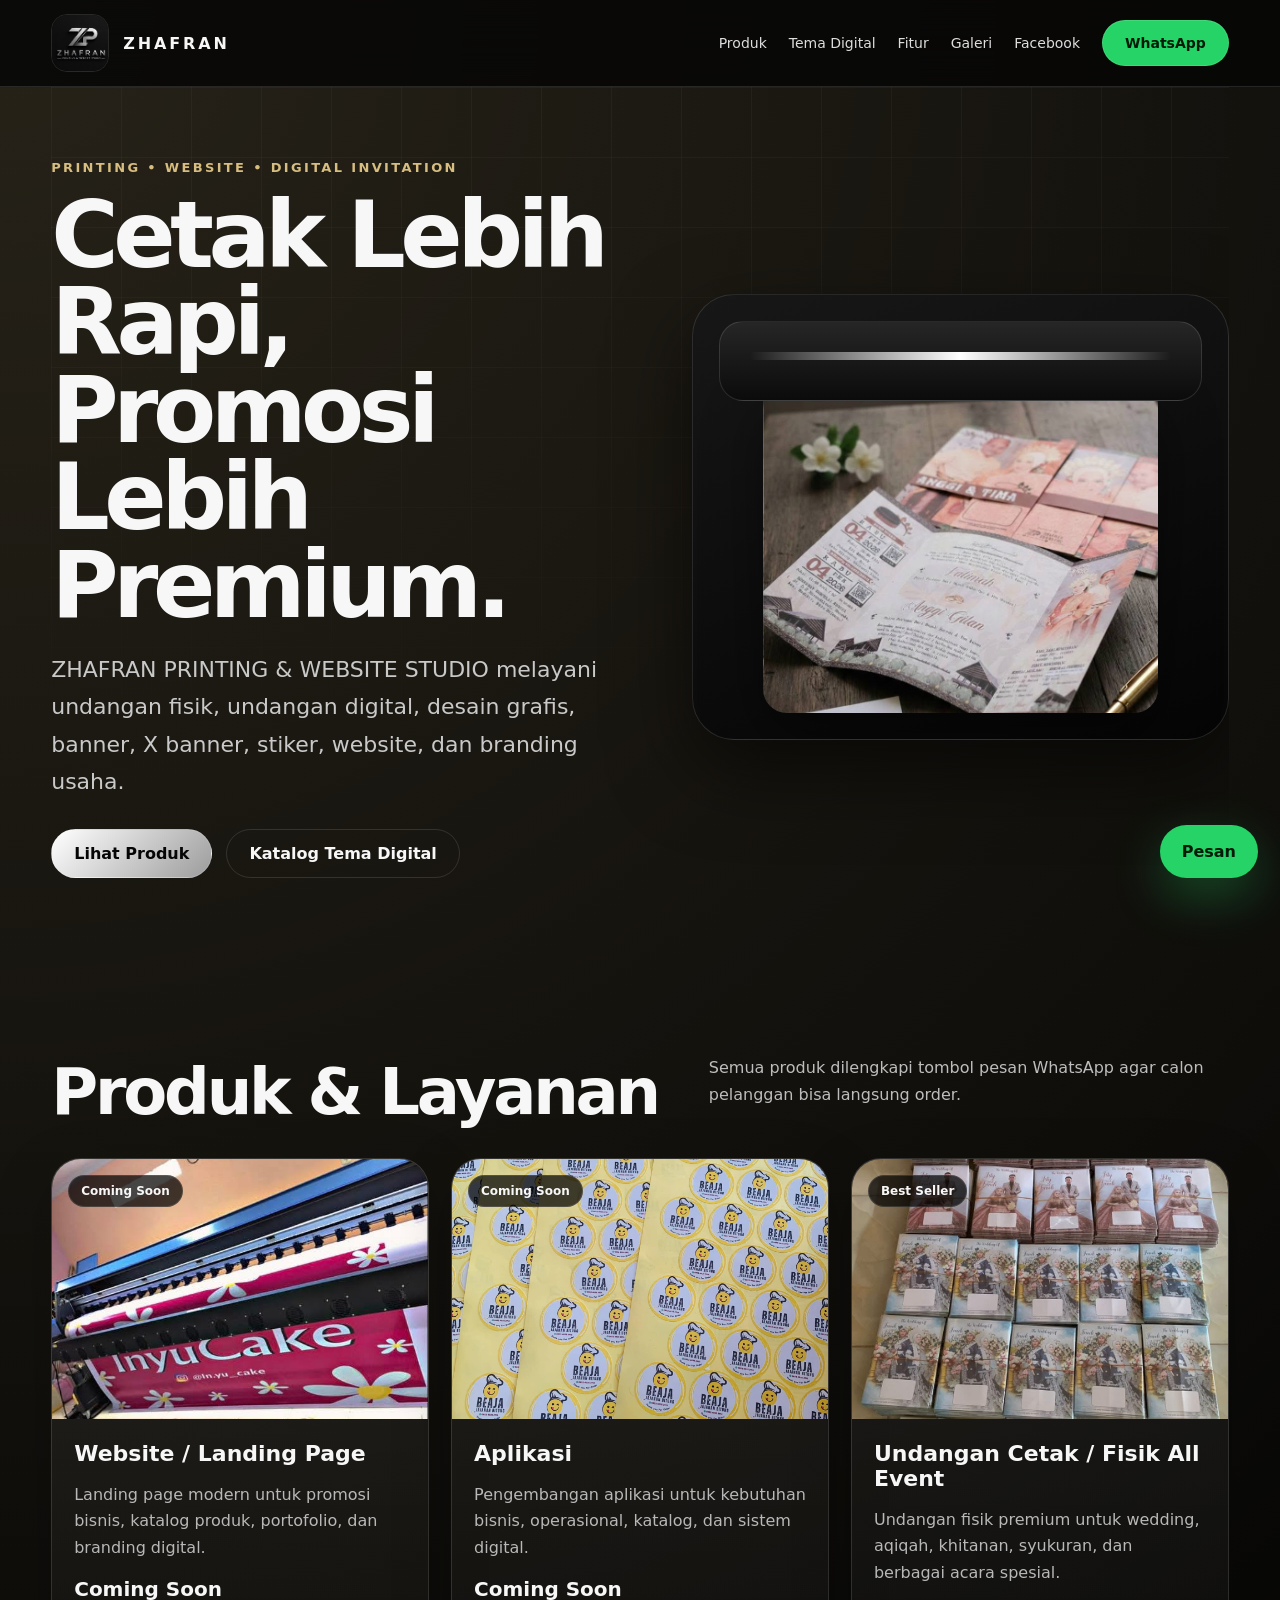
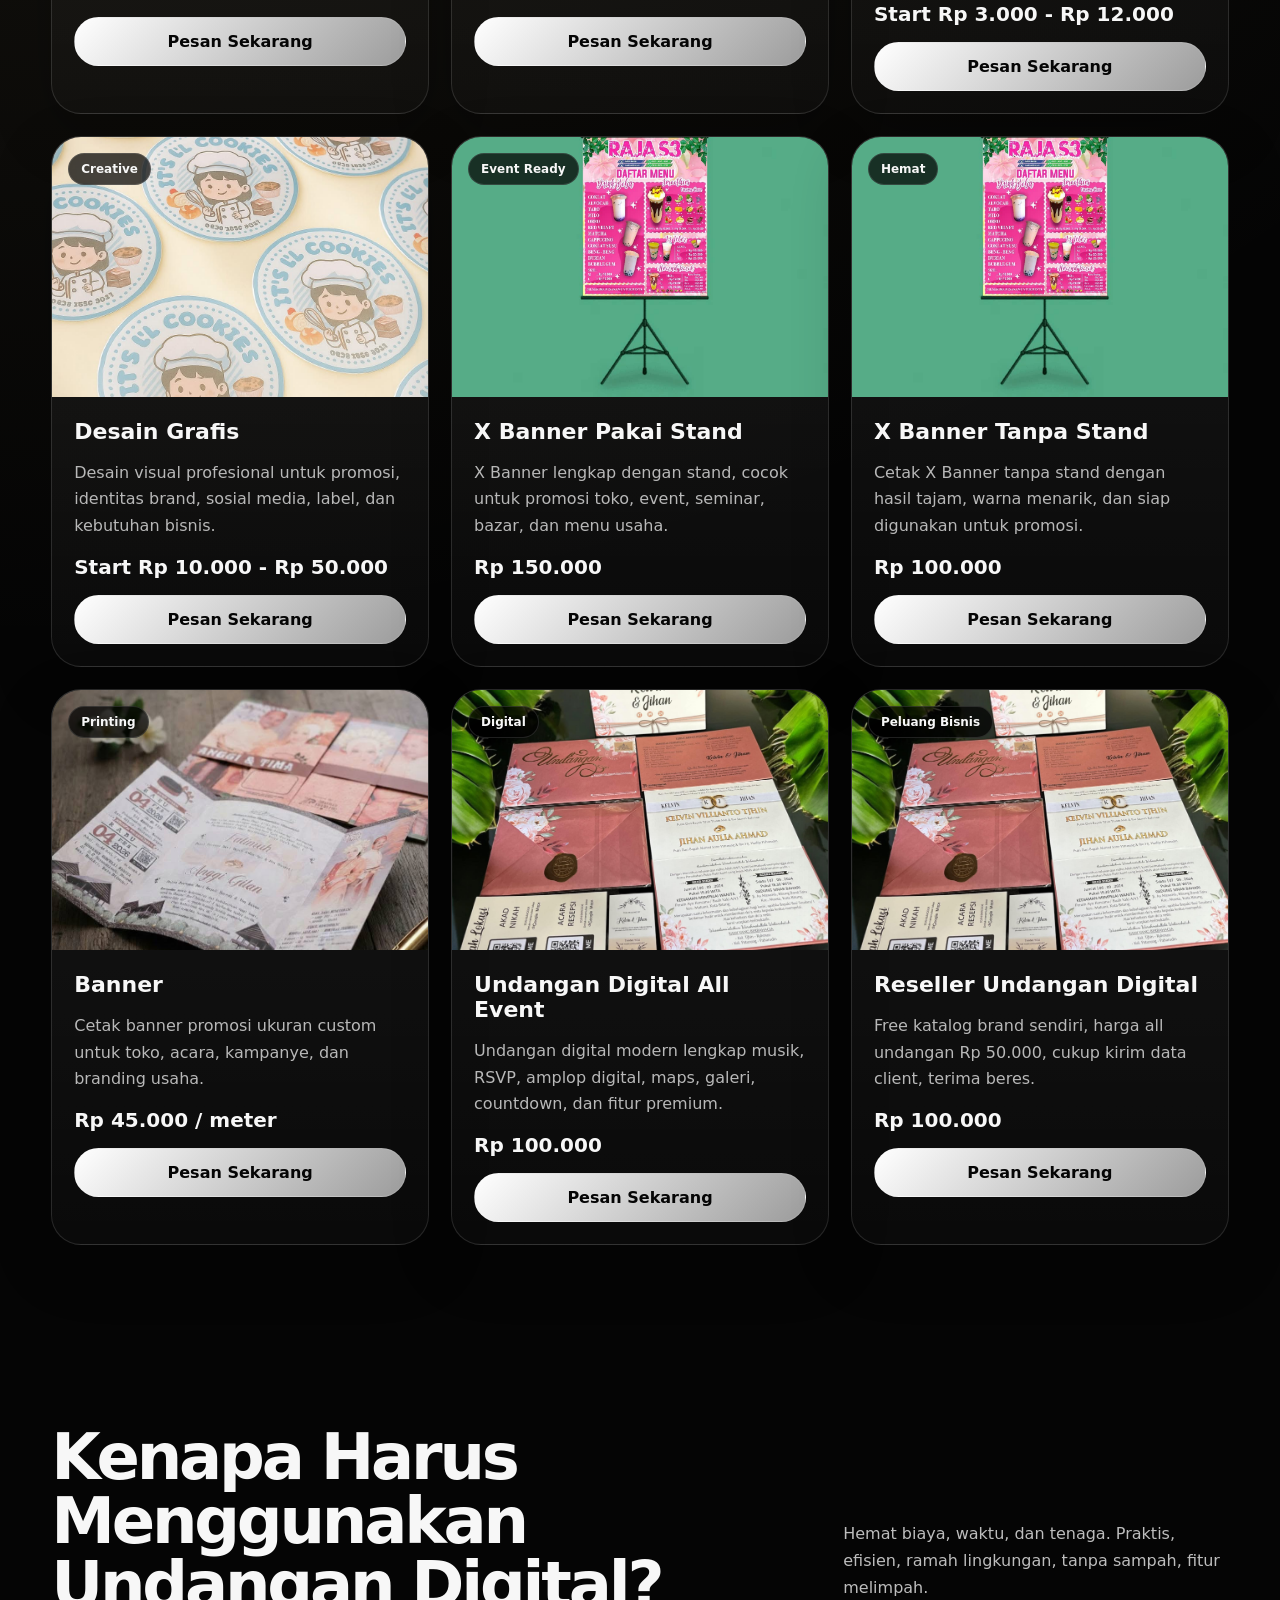
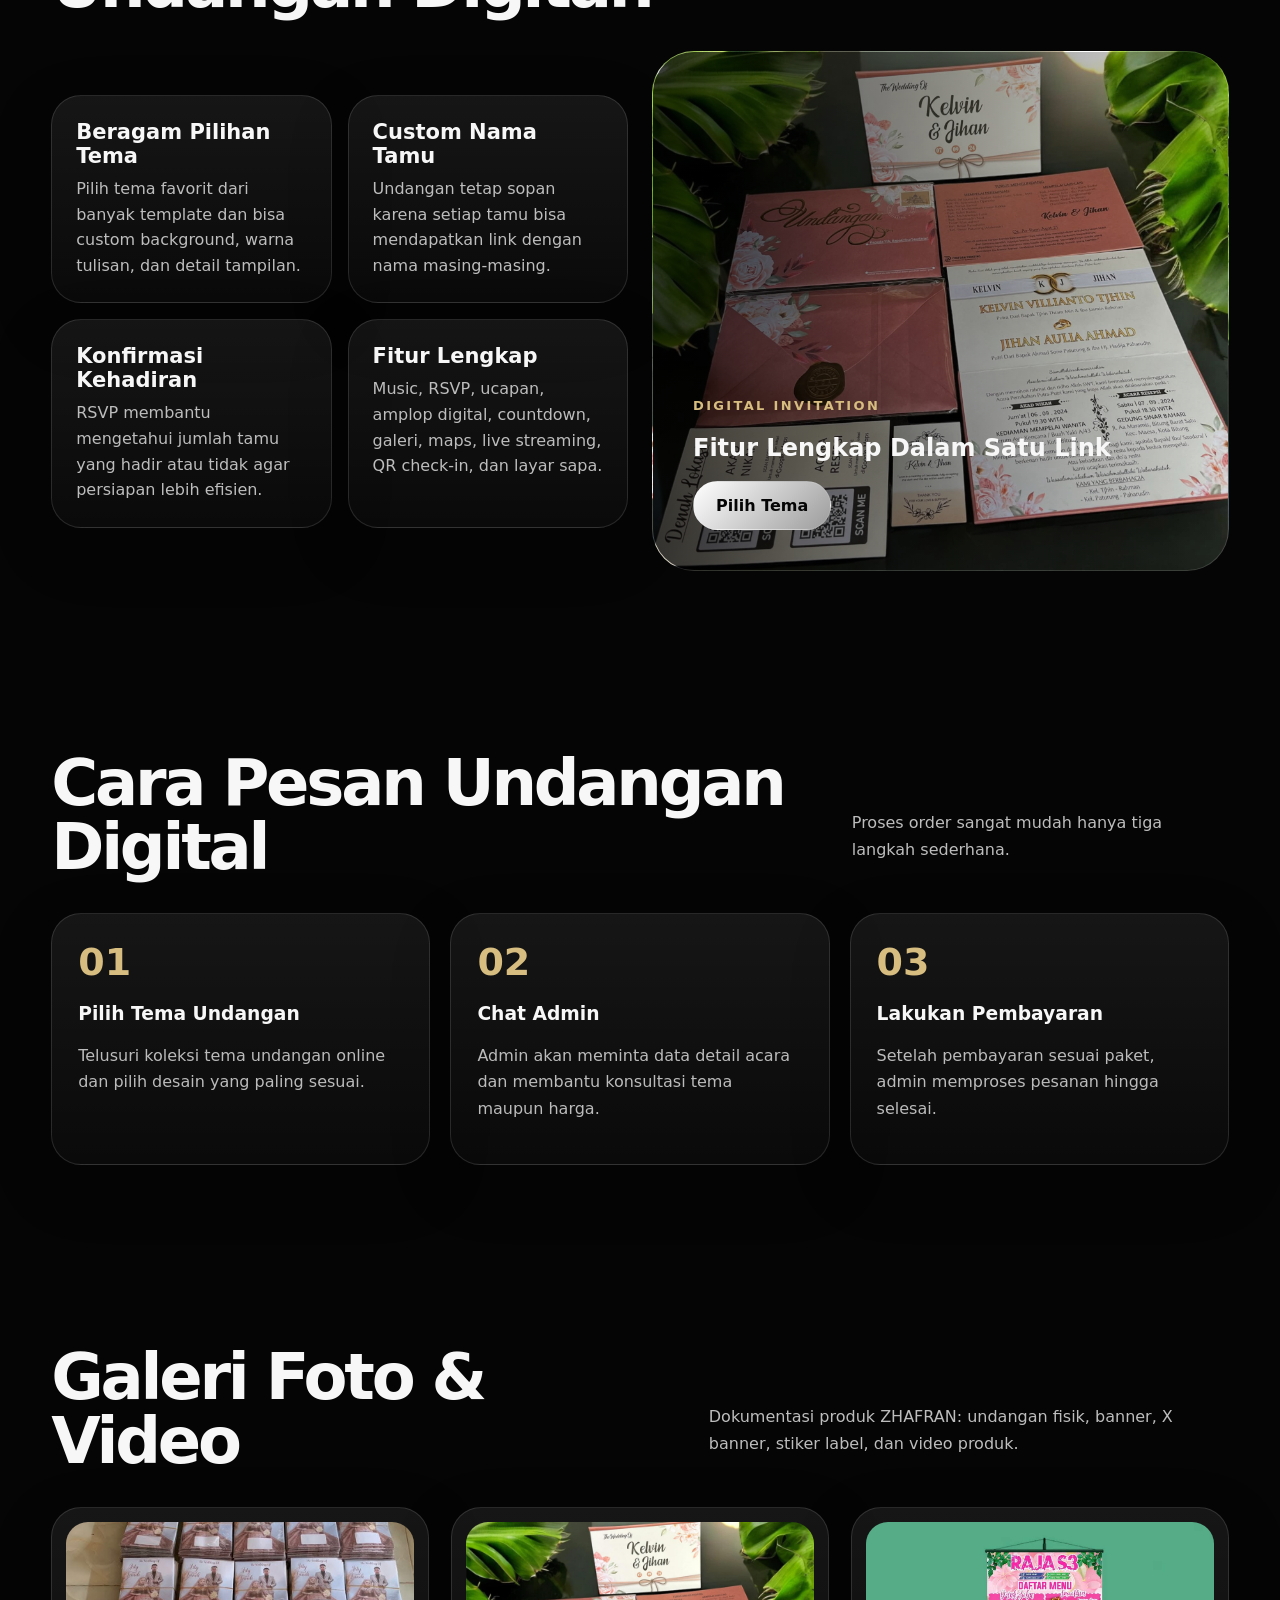
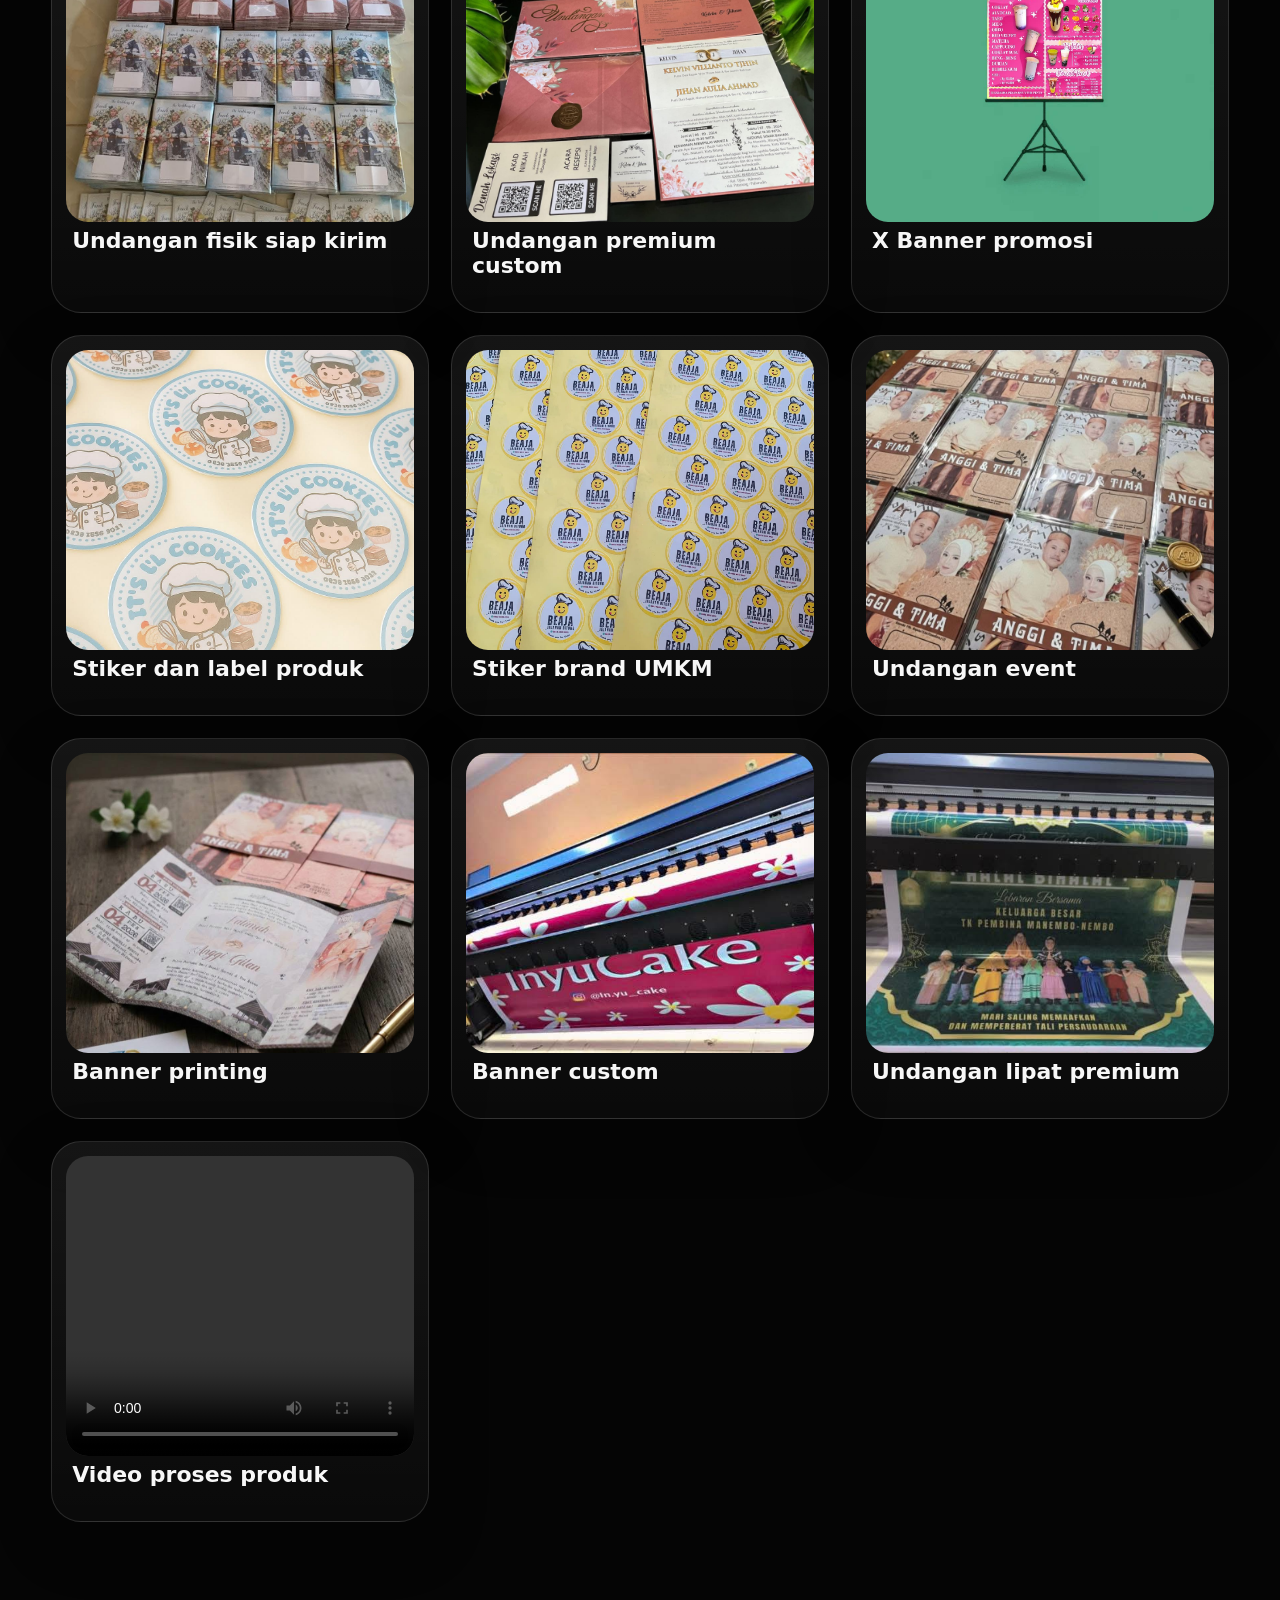
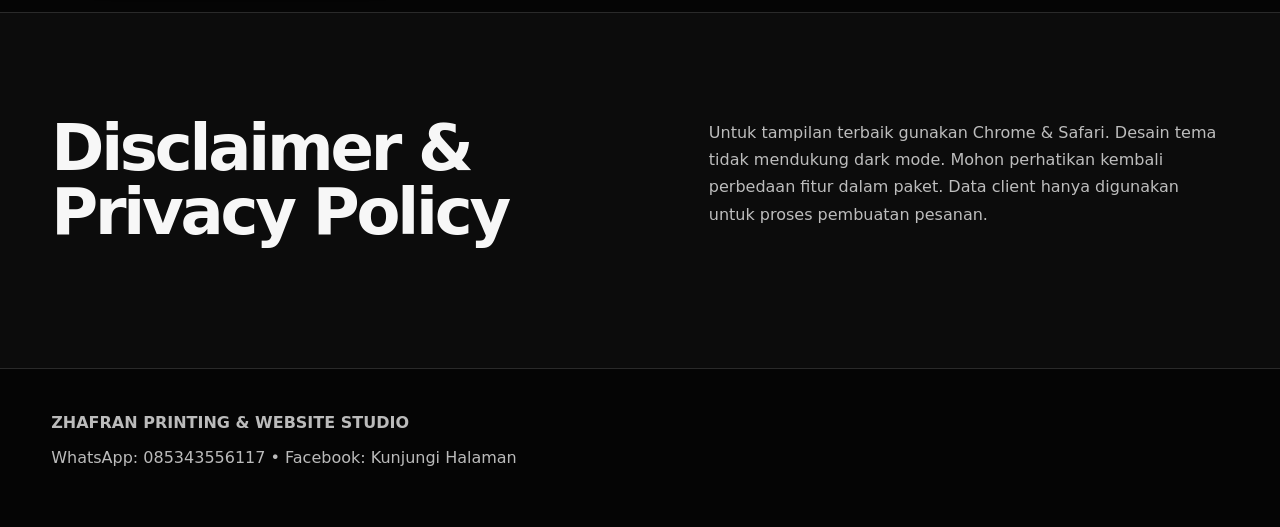
==== commit 216aaaba: "Add files via upload" ====
--- a/index.html
+++ b/index.html
@@ -1,188 +1 @@
-<!DOCTYPE html>
-<html lang="id">
-<head>
-  <meta charset="UTF-8" />
-  <meta name="viewport" content="width=device-width, initial-scale=1.0" />
-  <title>ZHAFRAN Printing & Website Studio</title>
-  <meta name="description" content="Jasa undangan digital, undangan cetak, desain grafis, banner, x banner, website dan reseller undangan digital." />
-  <link rel="preconnect" href="https://fonts.googleapis.com">
-  <link rel="preconnect" href="https://fonts.gstatic.com" crossorigin>
-  <link href="https://fonts.googleapis.com/css2?family=Inter:wght@400;500;600;700;800;900&family=Playfair+Display:wght@700;800&display=swap" rel="stylesheet">
-  <link rel="stylesheet" href="css/style.css" />
-</head>
-<body>
-  <div class="bg-orb orb-1"></div>
-  <div class="bg-orb orb-2"></div>
-  <div class="print-lines"></div>
-
-  <header class="site-header" id="top">
-    <a class="brand" href="#top">
-      <img src="assets/logo.jpg" alt="ZHAFRAN Logo" />
-      <div>
-        <strong>ZHAFRAN</strong>
-        <span>Printing & Website Studio</span>
-      </div>
-    </a>
-    <button class="menu-btn" id="menuBtn" aria-label="Buka Menu">☰</button>
-    <nav id="navLinks">
-      <a href="#produk">Produk</a>
-      <a href="#digital">Undangan Digital</a>
-      <a href="#fitur">Fitur</a>
-      <a href="#cara-pesan">Cara Pesan</a>
-      <a href="pages/katalog-tema.html">Katalog Tema</a>
-      <a class="nav-wa" href="https://wa.me/6285343556117" target="_blank">WhatsApp</a>
-    </nav>
-  </header>
-
-  <main>
-    <section class="hero section parallax-section">
-      <div class="hero-copy reveal">
-        <span class="eyebrow">Premium Digital & Printing Service</span>
-        <h1>Solusi Cetak, Desain, Website, dan Undangan Digital yang Lebih Elegan.</h1>
-        <p>Katalog produk ZHAFRAN dibuat modern, cepat, responsif, dan langsung terhubung ke WhatsApp agar customer mudah melakukan pemesanan.</p>
-        <div class="hero-actions">
-          <a class="btn primary" href="#produk">Lihat Produk</a>
-          <a class="btn ghost" href="pages/katalog-tema.html">Lihat Katalog Tema</a>
-        </div>
-      </div>
-      <div class="hero-visual reveal" data-parallax="-0.10">
-        <div class="printer-machine">
-          <div class="printer-top"></div>
-          <div class="printer-body">
-            <div class="printer-light"></div>
-            <div class="paper paper-1">ZHAFRAN</div>
-            <div class="paper paper-2">PRINTING</div>
-          </div>
-          <div class="printer-slot"></div>
-        </div>
-      </div>
-    </section>
-
-    <section class="section stats reveal">
-      <div><strong>All Event</strong><span>Undangan cetak & digital</span></div>
-      <div><strong>Fast Order</strong><span>Tombol pesan WhatsApp</span></div>
-      <div><strong>Premium</strong><span>Desain elegan dan rapi</span></div>
-    </section>
-
-    <section class="section" id="produk">
-      <div class="section-head reveal">
-        <span class="eyebrow">Produk ZHAFRAN</span>
-        <h2>Layanan Lengkap untuk Kebutuhan Digital dan Printing</h2>
-        <p>Pilih produk yang kamu butuhkan, lalu klik tombol pesan untuk langsung konsultasi melalui WhatsApp.</p>
-      </div>
-      <div class="product-grid" id="productGrid"></div>
-    </section>
-
-    <section class="section digital-section" id="digital">
-      <div class="split">
-        <div class="reveal">
-          <span class="eyebrow">Kenapa Harus Menggunakan</span>
-          <h2>Undangan Digital?</h2>
-          <p class="big-text">Lebih hemat biaya, waktu, dan tenaga. Praktis dibagikan ke semua tamu, ramah lingkungan, tanpa sampah, dan punya fitur melimpah.</p>
-          <div class="benefit-list">
-            <span>Hemat Biaya, Waktu, dan Tenaga</span>
-            <span>Lebih Praktis dan Efisien</span>
-            <span>Bisa Diakses Kapan Saja dan Dimana Saja</span>
-            <span>Ramah Lingkungan Tanpa Sampah</span>
-            <span>Fitur Melimpah</span>
-          </div>
-        </div>
-        <div class="phone-showcase reveal" data-parallax="0.08">
-          <div class="phone-frame">
-            <div class="phone-screen">
-              <h3>Digital Invitation</h3>
-              <p>Custom Nama Tamu</p>
-              <p>RSVP & Ucapan</p>
-              <p>Countdown Timer</p>
-              <a href="pages/katalog-tema.html">Lihat Tema</a>
-            </div>
-          </div>
-        </div>
-      </div>
-    </section>
-
-    <section class="section cards-info">
-      <article class="info-card reveal">
-        <h3>Beragam Pilihan Tema</h3>
-        <p>Pilih tema favoritmu dari puluhan tema dan bisa kamu custom sendiri. Mau ganti background dengan foto prewed atau ubah warna tulisan? Bisa.</p>
-      </article>
-      <article class="info-card reveal">
-        <h3>Custom Nama Tamu</h3>
-        <p>Ngundang teman sebaya atau yang lebih tua tetap sopan karena undangan dapat dikirim dengan nama tamu masing-masing.</p>
-      </article>
-      <article class="info-card reveal">
-        <h3>Konfirmasi Kehadiran</h3>
-        <p>Kamu bisa mengetahui jumlah tamu yang hadir atau tidak, sehingga persiapan acara jadi lebih efisien.</p>
-      </article>
-    </section>
-
-    <section class="section" id="fitur">
-      <div class="section-head reveal">
-        <span class="eyebrow">Fitur Lengkap</span>
-        <h2>Undangan Digital Dengan Fitur Lengkap</h2>
-        <p>Semua fitur penting tersedia untuk membuat undangan terlihat profesional dan mudah digunakan.</p>
-      </div>
-      <div class="feature-grid">
-        <div class="feature reveal">Custom Nama Tamu</div>
-        <div class="feature reveal">Custom Music Latar</div>
-        <div class="feature reveal">RSVP & Ucapan</div>
-        <div class="feature reveal">Amplop Digital</div>
-        <div class="feature reveal">Count Down Timer</div>
-        <div class="feature reveal">Galeri Foto & Video</div>
-        <div class="feature reveal">Integrasi Google Maps</div>
-        <div class="feature reveal">Info Live Streaming</div>
-        <div class="feature reveal">QR Code Checkin Acara</div>
-        <div class="feature reveal">Layar Sapa Real Time</div>
-      </div>
-    </section>
-
-    <section class="section themes-preview">
-      <div class="section-head reveal">
-        <span class="eyebrow">Katalog Tema Terpisah</span>
-        <h2>Tema Undangan Digital</h2>
-        <p>Bagian katalog tema dipisahkan agar lebih rapi. Thumbnail tema memakai bawaan API, bukan logo ZHAFRAN.</p>
-      </div>
-      <div class="filter-box reveal">
-        <input id="searchTheme" type="search" placeholder="Cari Tema: Cth. Syari, Biru, Tanpa Foto" />
-        <select id="eventFilter"><option value="all">Filter Berdasarkan Acara</option></select>
-        <select id="styleFilter"><option value="all">Filter Berdasarkan Style</option></select>
-        <select id="colorFilter"><option value="all">Filter Berdasarkan Warna</option></select>
-      </div>
-      <div class="theme-grid" id="themes"></div>
-      <div class="center reveal">
-        <button class="btn primary" id="loadMoreBtn">Tema Selengkapnya</button>
-        <a class="btn ghost" href="pages/katalog-tema.html">Buka Katalog Tema</a>
-      </div>
-    </section>
-
-    <section class="section order-section" id="cara-pesan">
-      <div class="section-head reveal">
-        <span class="eyebrow">Cara Pesan Undangan Digital</span>
-        <h2>Proses Order Sangat Mudah</h2>
-        <p>Hanya tiga langkah sederhana sampai undangan kamu siap dibagikan.</p>
-      </div>
-      <div class="step-grid">
-        <article class="step reveal"><b>01</b><h3>Pilih Tema Undangan</h3><p>Telusuri koleksi tema undangan online dan pilih template yang paling sesuai.</p></article>
-        <article class="step reveal"><b>02</b><h3>Chat Admin</h3><p>Admin akan meminta data detail acara dan kamu bisa konsultasi terkait harga maupun tema.</p></article>
-        <article class="step reveal"><b>03</b><h3>Lakukan Pembayaran</h3><p>Bayar sesuai paket yang kamu pilih, lalu admin memproses pesanan sampai selesai.</p></article>
-      </div>
-    </section>
-
-    <section class="section disclaimer reveal">
-      <h2>Disclaimer</h2>
-      <p>Untuk tampilan terbaik gunakan Chrome & Safari. Desain tema tidak mendukung dark mode. Mohon perhatikan kembali perbedaan fitur dalam paket.</p>
-      <a href="pages/privacy-policy.html">Privacy Policy</a>
-    </section>
-  </main>
-
-  <a class="floating-wa" href="https://wa.me/6285343556117" target="_blank">Pesan</a>
-
-  <footer>
-    <img src="assets/logo.jpg" alt="Logo ZHAFRAN" />
-    <p>© 2026 ZHAFRAN Printing & Website Studio. All rights reserved.</p>
-  </footer>
-
-  <script src="js/products.js"></script>
-  <script src="js/main.js"></script>
-</body>
-</html>
+<!DOCTYPE html><html lang="id"><head><meta charset="UTF-8"><meta name="viewport" content="width=device-width,initial-scale=1.0"><title>ZHAFRAN PRINTING & WEBSITE STUDIO</title><link rel="stylesheet" href="css/style.css"></head><body><nav class="nav"><div class="container nav-inner"><a class="brand" href="index.html"><img src="assets/3e0d2d26-f980-4f97-8ece-147ceb0a948e(1).jpeg" alt="Logo ZHAFRAN"><span>ZHAFRAN</span></a><button class="menu-btn" id="menuBtn">☰</button><div class="nav-links" id="navLinks"><a href="#produk">Produk</a><a href="pages/tema-digital.html">Tema Digital</a><a href="#fitur">Fitur</a><a href="#galeri">Galeri</a><a href="https://www.facebook.com/share/1EFXejaD77/?mibextid=wwXIfr" target="_blank">Facebook</a><a class="btn green" href="https://wa.me/6285343556117" target="_blank">WhatsApp</a></div></div></nav><header class="hero container"><div class="hero-content reveal show"><span class="kicker">Printing • Website • Digital Invitation</span><h1>Cetak Lebih Rapi, Promosi Lebih Premium.</h1><p>ZHAFRAN PRINTING & WEBSITE STUDIO melayani undangan fisik, undangan digital, desain grafis, banner, X banner, stiker, website, dan branding usaha.</p><div class="hero-actions"><a class="btn primary" href="#produk">Lihat Produk</a><a class="btn" href="pages/tema-digital.html">Katalog Tema Digital</a></div></div><div class="hero-visual" data-parallax=".08"><div class="print-machine"><div class="machine-top"><span class="machine-light"></span></div><div class="paper"></div></div></div></header><section class="section container" id="produk"><div class="section-title reveal"><h2>Produk & Layanan</h2><p>Semua produk dilengkapi tombol pesan WhatsApp agar calon pelanggan bisa langsung order.</p></div><div class="product-grid" id="productGrid"></div></section><section class="section container" id="fitur"><div class="section-title reveal"><h2>Kenapa Harus Menggunakan Undangan Digital?</h2><p>Hemat biaya, waktu, dan tenaga. Praktis, efisien, ramah lingkungan, tanpa sampah, fitur melimpah.</p></div><div class="split"><div class="info-list"><article class="info-card reveal"><h3>Beragam Pilihan Tema</h3><p>Pilih tema favorit dari banyak template dan bisa custom background, warna tulisan, dan detail tampilan.</p></article><article class="info-card reveal"><h3>Custom Nama Tamu</h3><p>Undangan tetap sopan karena setiap tamu bisa mendapatkan link dengan nama masing-masing.</p></article><article class="info-card reveal"><h3>Konfirmasi Kehadiran</h3><p>RSVP membantu mengetahui jumlah tamu yang hadir atau tidak agar persiapan lebih efisien.</p></article><article class="info-card reveal"><h3>Fitur Lengkap</h3><p>Music, RSVP, ucapan, amplop digital, countdown, galeri, maps, live streaming, QR check-in, dan layar sapa.</p></article></div><div class="parallax-panel reveal"><div class="overlay"><span class="kicker">Digital Invitation</span><h2>Fitur Lengkap Dalam Satu Link</h2><a class="btn primary" href="pages/tema-digital.html">Pilih Tema</a></div></div></div></section><section class="section container"><div class="section-title reveal"><h2>Cara Pesan Undangan Digital</h2><p>Proses order sangat mudah hanya tiga langkah sederhana.</p></div><div class="steps"><article class="step-card reveal"><b>01</b><h3>Pilih Tema Undangan</h3><p>Telusuri koleksi tema undangan online dan pilih desain yang paling sesuai.</p></article><article class="step-card reveal"><b>02</b><h3>Chat Admin</h3><p>Admin akan meminta data detail acara dan membantu konsultasi tema maupun harga.</p></article><article class="step-card reveal"><b>03</b><h3>Lakukan Pembayaran</h3><p>Setelah pembayaran sesuai paket, admin memproses pesanan hingga selesai.</p></article></div></section><section class="section container" id="galeri"><div class="section-title reveal"><h2>Galeri Foto & Video</h2><p>Dokumentasi produk ZHAFRAN: undangan fisik, banner, X banner, stiker label, dan video produk.</p></div><div class="gallery-grid" id="galleryGrid"></div></section><section class="section disclaimer"><div class="container"><div class="section-title reveal"><h2>Disclaimer & Privacy Policy</h2><p>Untuk tampilan terbaik gunakan Chrome & Safari. Desain tema tidak mendukung dark mode. Mohon perhatikan kembali perbedaan fitur dalam paket. Data client hanya digunakan untuk proses pembuatan pesanan.</p></div></div></section><footer class="footer container"><strong>ZHAFRAN PRINTING & WEBSITE STUDIO</strong><p>WhatsApp: 085343556117 • Facebook: <a href="https://www.facebook.com/share/1EFXejaD77/?mibextid=wwXIfr" target="_blank">Kunjungi Halaman</a></p></footer><a class="float-wa" href="https://wa.me/6285343556117" target="_blank">Pesan</a><script src="js/products.js"></script><script src="js/main.js"></script></body></html>
--- a/css/style.css
+++ b/css/style.css
@@ -1,38 +1 @@
-:root{
-  --bg:#070708;
-  --bg-2:#101014;
-  --card:#141418;
-  --gold:#c9a65b;
-  --gold-2:#f2dc9d;
-  --text:#f8f4ea;
-  --muted:#b8b3a8;
-  --line:rgba(255,255,255,.10);
-  --shadow:0 30px 80px rgba(0,0,0,.45);
-  --radius:28px;
-}
-*{box-sizing:border-box;margin:0;padding:0}
-html{scroll-behavior:smooth}
-body{
-  font-family:Inter,system-ui,sans-serif;
-  background:radial-gradient(circle at top,#1b1710 0,#070708 42%,#050505 100%);
-  color:var(--text);
-  overflow-x:hidden;
-}
-a{text-decoration:none;color:inherit}
-img{max-width:100%;display:block}
-button,input,select{font:inherit}
-.bg-orb{position:fixed;border-radius:999px;filter:blur(60px);opacity:.36;z-index:-3;pointer-events:none;animation:floatOrb 8s ease-in-out infinite alternate}
-.orb-1{width:340px;height:340px;background:#c9a65b;top:8%;left:-120px}.orb-2{width:380px;height:380px;background:#686868;right:-160px;bottom:8%;animation-delay:2s}
-.print-lines{position:fixed;inset:0;z-index:-2;opacity:.12;background:linear-gradient(90deg,transparent 0 18px,rgba(255,255,255,.14) 19px,transparent 20px);background-size:80px 100%;animation:slideLines 10s linear infinite;pointer-events:none}
-.site-header{position:sticky;top:0;z-index:50;display:flex;align-items:center;justify-content:space-between;gap:20px;padding:16px 6%;background:rgba(7,7,8,.78);backdrop-filter:blur(18px);border-bottom:1px solid var(--line)}
-.brand{display:flex;align-items:center;gap:12px;min-width:220px}.brand img{width:48px;height:48px;border-radius:16px;object-fit:cover;border:1px solid var(--line)}.brand strong{display:block;font-weight:900;letter-spacing:.08em}.brand span{display:block;color:var(--muted);font-size:12px;margin-top:2px}
-nav{display:flex;align-items:center;gap:18px}nav a{color:#ddd;font-size:14px;font-weight:700;transition:.3s}nav a:hover{color:var(--gold-2)}.nav-wa{padding:11px 16px;border-radius:999px;background:linear-gradient(135deg,var(--gold),var(--gold-2));color:#111!important}.menu-btn{display:none;background:#17171a;border:1px solid var(--line);color:#fff;border-radius:12px;padding:10px 13px}
-.section{padding:96px 6%;position:relative}.hero{min-height:88vh;display:grid;grid-template-columns:1.1fr .9fr;gap:40px;align-items:center}.eyebrow{display:inline-flex;margin-bottom:16px;padding:8px 13px;border-radius:999px;background:rgba(201,166,91,.12);border:1px solid rgba(201,166,91,.25);color:var(--gold-2);font-size:12px;font-weight:900;letter-spacing:.12em;text-transform:uppercase}.hero h1,.section-head h2,.split h2{font-family:"Playfair Display",serif;font-size:clamp(38px,6vw,82px);line-height:.98;letter-spacing:-.04em}.hero p,.section-head p,.big-text{margin-top:22px;color:var(--muted);font-size:18px;line-height:1.8;max-width:760px}.hero-actions,.center{display:flex;gap:14px;flex-wrap:wrap;margin-top:28px}.btn{display:inline-flex;align-items:center;justify-content:center;gap:8px;border-radius:999px;padding:14px 20px;font-weight:900;border:1px solid var(--line);cursor:pointer;transition:.35s}.btn.primary{background:linear-gradient(135deg,var(--gold),var(--gold-2));color:#111;box-shadow:0 18px 45px rgba(201,166,91,.22)}.btn.ghost{background:rgba(255,255,255,.04);color:#fff}.btn:hover{transform:translateY(-4px)}.btn.full{width:100%}
-.hero-visual{display:flex;justify-content:center;align-items:center;min-height:520px}.printer-machine{width:min(440px,90vw);height:340px;position:relative;filter:drop-shadow(0 30px 80px rgba(0,0,0,.55))}.printer-top{position:absolute;top:40px;left:52px;right:52px;height:78px;background:linear-gradient(180deg,#2b2b31,#101014);border-radius:28px 28px 10px 10px;border:1px solid var(--line)}.printer-body{position:absolute;left:0;right:0;bottom:72px;height:170px;background:linear-gradient(145deg,#1e1e24,#0d0d10);border:1px solid var(--line);border-radius:34px;overflow:hidden}.printer-light{position:absolute;top:26px;right:34px;width:16px;height:16px;border-radius:50%;background:#35ff84;box-shadow:0 0 22px #35ff84;animation:blink 1.6s infinite}.printer-slot{position:absolute;left:64px;right:64px;bottom:86px;height:18px;border-radius:999px;background:#050505;border:1px solid rgba(255,255,255,.08);z-index:6}.paper{position:absolute;left:92px;right:92px;height:120px;background:#f6f1e4;color:#111;border-radius:12px;text-align:center;font-weight:900;letter-spacing:.18em;display:flex;align-items:center;justify-content:center;box-shadow:0 12px 26px rgba(0,0,0,.25)}.paper-1{bottom:-72px;animation:printPaper 4s ease-in-out infinite}.paper-2{top:-95px;opacity:.75;animation:feedPaper 4s ease-in-out infinite}
-.stats{display:grid;grid-template-columns:repeat(3,1fr);gap:18px;padding-top:0}.stats div{padding:26px;border-radius:var(--radius);background:rgba(255,255,255,.04);border:1px solid var(--line)}.stats strong{display:block;font-size:28px}.stats span{color:var(--muted);margin-top:8px;display:block}.section-head{text-align:center;max-width:920px;margin:0 auto 42px}.section-head h2,.split h2{font-size:clamp(32px,4.7vw,62px)}
-.product-grid,.theme-grid{display:grid;grid-template-columns:repeat(3,1fr);gap:22px}.product-card,.theme-card,.info-card,.step,.disclaimer{background:linear-gradient(180deg,rgba(255,255,255,.07),rgba(255,255,255,.03));border:1px solid var(--line);border-radius:var(--radius);overflow:hidden;box-shadow:var(--shadow);position:relative}.product-media{position:relative;overflow:hidden}.product-media img{width:100%;height:230px;object-fit:cover;transition:.6s}.product-card:hover .product-media img,.theme-card:hover img{transform:scale(1.06)}.badge{position:absolute;top:16px;left:16px;z-index:2;padding:8px 12px;border-radius:999px;background:rgba(0,0,0,.65);border:1px solid rgba(255,255,255,.14);font-size:12px;font-weight:900;color:var(--gold-2)}.product-body,.theme-body{padding:22px}.product-body h3,.theme-body h3,.info-card h3,.step h3{font-size:22px;margin-bottom:12px}.product-body p,.theme-body p,.info-card p,.step p,.disclaimer p{color:var(--muted);line-height:1.7}.product-body strong,.theme-body strong{display:block;margin:18px 0;color:var(--gold-2);font-size:18px}
-.digital-section{background:linear-gradient(180deg,transparent,rgba(201,166,91,.05),transparent)}.split{display:grid;grid-template-columns:1fr .85fr;gap:40px;align-items:center}.benefit-list{display:grid;gap:12px;margin-top:25px}.benefit-list span{padding:15px 18px;border-radius:18px;background:rgba(255,255,255,.05);border:1px solid var(--line);color:#eee}.phone-showcase{display:flex;justify-content:center}.phone-frame{width:285px;height:560px;border-radius:46px;padding:16px;background:#0b0b0d;border:7px solid #27272d;box-shadow:var(--shadow)}.phone-screen{height:100%;border-radius:34px;padding:34px 22px;background:linear-gradient(155deg,#fff7e6,#c9a65b);color:#111;display:flex;flex-direction:column;justify-content:center;gap:14px;text-align:center}.phone-screen h3{font-family:"Playfair Display";font-size:34px}.phone-screen p{padding:12px;border-radius:14px;background:rgba(255,255,255,.45);font-weight:800}.phone-screen a{margin-top:10px;padding:13px;border-radius:999px;background:#111;color:#fff;font-weight:900}.cards-info{display:grid;grid-template-columns:repeat(3,1fr);gap:22px}.info-card{padding:28px}.feature-grid{display:grid;grid-template-columns:repeat(5,1fr);gap:14px}.feature{padding:20px;border-radius:22px;background:rgba(255,255,255,.05);border:1px solid var(--line);font-weight:900;text-align:center;color:#f7e6bb}.filter-box{display:grid;grid-template-columns:1.5fr 1fr 1fr 1fr;gap:12px;margin-bottom:26px}.filter-box input,.filter-box select{width:100%;padding:16px 18px;border-radius:18px;border:1px solid var(--line);background:#111115;color:#fff;outline:none}.theme-thumb{height:280px;background:linear-gradient(135deg,#191919,#2b2417);overflow:hidden}.theme-thumb img{width:100%;height:100%;object-fit:cover;transition:.6s}.theme-thumb.empty::after{content:'Thumbnail Tema';display:flex;align-items:center;justify-content:center;width:100%;height:100%;color:var(--gold-2);font-weight:900;letter-spacing:.08em}.theme-body span{display:inline-block;color:var(--gold-2);font-size:12px;font-weight:900;text-transform:uppercase;margin-bottom:10px}.empty-state{grid-column:1/-1;text-align:center;padding:40px;border:1px dashed var(--line);border-radius:24px;color:var(--muted)}.step-grid{display:grid;grid-template-columns:repeat(3,1fr);gap:22px}.step{padding:30px}.step b{font-size:42px;color:rgba(201,166,91,.6)}.disclaimer{text-align:center;max-width:900px;margin:0 auto;padding:34px}.disclaimer a{display:inline-block;margin-top:14px;color:var(--gold-2);font-weight:900}footer{padding:40px 6%;text-align:center;border-top:1px solid var(--line);color:var(--muted)}footer img{width:64px;height:64px;border-radius:20px;object-fit:cover;margin:0 auto 14px}.floating-wa{position:fixed;right:18px;bottom:18px;z-index:60;border-radius:999px;padding:15px 20px;background:#25d366;color:#07120b;font-weight:900;box-shadow:0 20px 45px rgba(0,0,0,.35)}
-.reveal{opacity:0;transform:translateY(34px);transition:opacity .8s ease,transform .8s ease}.reveal.show{opacity:1;transform:translateY(0)}
-@keyframes printPaper{0%,18%{transform:translateY(-140px);opacity:0}35%{opacity:1}68%,100%{transform:translateY(72px);opacity:1}}@keyframes feedPaper{0%,20%{transform:translateY(0);opacity:.7}65%,100%{transform:translateY(135px);opacity:0}}@keyframes blink{0%,100%{opacity:1}50%{opacity:.25}}@keyframes floatOrb{to{transform:translate3d(35px,-35px,0) scale(1.07)}}@keyframes slideLines{to{background-position:800px 0}}
-@media(max-width:980px){.hero,.split{grid-template-columns:1fr}.hero{padding-top:62px}.product-grid,.theme-grid,.cards-info,.step-grid{grid-template-columns:repeat(2,1fr)}.feature-grid{grid-template-columns:repeat(2,1fr)}.filter-box{grid-template-columns:1fr 1fr}.stats{grid-template-columns:1fr}.hero-visual{min-height:420px}nav{position:fixed;top:81px;left:5%;right:5%;display:none;flex-direction:column;align-items:stretch;background:#101014;border:1px solid var(--line);border-radius:24px;padding:18px}nav.active{display:flex}.menu-btn{display:block}.brand{min-width:0}.brand span{display:none}}
-@media(max-width:640px){.section{padding:72px 5%}.hero h1{font-size:42px}.product-grid,.theme-grid,.cards-info,.step-grid,.feature-grid,.filter-box{grid-template-columns:1fr}.product-media img,.theme-thumb{height:230px}.hero-actions,.center{flex-direction:column}.btn{width:100%}.printer-machine{transform:scale(.84)}.phone-frame{width:250px;height:500px}.site-header{padding:12px 5%}}
+:root{--bg:#050505;--panel:#101010;--line:rgba(255,255,255,.12);--text:#f7f7f7;--muted:#aaa;--gold:#d7bd7f;--green:#25d366}*{box-sizing:border-box}html{scroll-behavior:smooth}body{margin:0;background:radial-gradient(circle at top left,rgba(215,189,127,.16),transparent 32%),var(--bg);color:var(--text);font-family:Inter,system-ui,-apple-system,BlinkMacSystemFont,"Segoe UI",sans-serif;overflow-x:hidden}a{text-decoration:none;color:inherit}img,video{max-width:100%;display:block}.container{width:min(1180px,92%);margin:auto}.nav{position:sticky;top:0;z-index:99;background:rgba(5,5,5,.82);backdrop-filter:blur(22px);border-bottom:1px solid var(--line)}.nav-inner{height:86px;display:flex;align-items:center;justify-content:space-between}.brand{display:flex;align-items:center;gap:14px;font-weight:900;letter-spacing:.18em}.brand img{width:58px;height:58px;object-fit:cover;border-radius:16px;border:1px solid var(--line)}.nav-links{display:flex;gap:22px;align-items:center;color:#ddd;font-size:14px}.menu-btn{display:none;background:#151515;border:1px solid var(--line);color:#fff;border-radius:18px;padding:14px 16px;font-size:24px}.btn{display:inline-flex;align-items:center;justify-content:center;border-radius:999px;padding:14px 22px;font-weight:800;border:1px solid var(--line);transition:.35s}.btn.primary{background:linear-gradient(135deg,#fff,#9c9c9c);color:#050505}.btn.green,.float-wa{background:var(--green);color:#001b08}.btn:hover{transform:translateY(-3px)}.btn.full{width:100%;margin-top:16px}.hero{min-height:calc(100vh - 86px);display:grid;grid-template-columns:1.05fr .95fr;gap:48px;align-items:center;position:relative;overflow:hidden;padding:70px 0}.hero:before{content:"";position:absolute;inset:0;background:linear-gradient(rgba(255,255,255,.035) 1px,transparent 1px),linear-gradient(90deg,rgba(255,255,255,.035) 1px,transparent 1px);background-size:70px 70px;mask-image:linear-gradient(to bottom,#000,transparent 85%)}.hero-content,.hero-visual{position:relative;z-index:2}.kicker{color:var(--gold);font-weight:900;letter-spacing:.18em;text-transform:uppercase;font-size:13px}h1{font-size:clamp(42px,8vw,92px);line-height:.95;margin:16px 0 20px;letter-spacing:-.06em}.hero p{font-size:clamp(17px,3vw,22px);line-height:1.7;color:#c9c9c9;max-width:650px}.hero-actions{display:flex;gap:14px;flex-wrap:wrap;margin-top:28px}.print-machine{background:linear-gradient(160deg,#171717,#050505);border:1px solid var(--line);border-radius:42px;padding:26px;box-shadow:0 30px 80px rgba(0,0,0,.55);overflow:hidden}.machine-top{height:80px;border-radius:24px;background:linear-gradient(#262626,#0b0b0b);border:1px solid var(--line);position:relative}.machine-light{position:absolute;left:30px;right:30px;top:30px;height:8px;border-radius:99px;background:linear-gradient(90deg,transparent,#fff,transparent);animation:scan 2.2s linear infinite}.paper{width:82%;height:320px;margin:-8px auto 0;border-radius:0 0 24px 24px;background:url('../assets/IMG_1299.jpeg') center/cover;box-shadow:0 25px 60px rgba(0,0,0,.45);animation:printing 4s ease-in-out infinite}@keyframes scan{0%{transform:translateX(-45%)}100%{transform:translateX(45%)}}@keyframes printing{0%,100%{transform:translateY(-20px)}50%{transform:translateY(20px)}}.section{padding:90px 0;position:relative}.section-title{display:flex;justify-content:space-between;gap:30px;align-items:end;margin-bottom:34px}.section-title h2{font-size:clamp(34px,6vw,64px);line-height:1;margin:0;letter-spacing:-.05em}.section-title p{color:#bdbdbd;line-height:1.7;max-width:520px}.product-grid,.gallery-grid,.theme-grid{display:grid;grid-template-columns:repeat(3,1fr);gap:22px}.product-card,.gallery-card,.theme-card,.info-card,.step-card{background:linear-gradient(180deg,rgba(255,255,255,.07),rgba(255,255,255,.025));border:1px solid var(--line);border-radius:30px;overflow:hidden;box-shadow:0 20px 60px rgba(0,0,0,.22)}.product-media{height:260px;position:relative;overflow:hidden}.product-media img,.gallery-card img,.theme-img-wrap img{width:100%;height:100%;object-fit:cover;transition:.7s}.product-card:hover img,.gallery-card:hover img,.theme-card:hover img{transform:scale(1.08)}.badge{position:absolute;top:16px;left:16px;background:rgba(0,0,0,.72);border:1px solid var(--line);padding:8px 12px;border-radius:99px;font-size:12px;font-weight:900}.product-body,.theme-body{padding:22px}.product-body h3,.theme-body h3,.gallery-card h3{font-size:22px;margin:0 0 10px}.product-body p,.theme-body p{color:#b8b8b8;line-height:1.65}.product-body strong,.theme-body strong{font-size:20px}.split{display:grid;grid-template-columns:1fr 1fr;gap:24px;align-items:center}.info-list{display:grid;grid-template-columns:1fr 1fr;gap:16px}.info-card{padding:24px}.info-card h3{margin:0 0 8px;font-size:21px}.info-card p{margin:0;color:#bdbdbd;line-height:1.6}.parallax-panel{min-height:520px;border-radius:42px;overflow:hidden;border:1px solid var(--line);background:url('../assets/IMG_1305.jpeg') center/cover fixed;position:relative}.parallax-panel:after{content:"";position:absolute;inset:0;background:linear-gradient(90deg,rgba(0,0,0,.75),rgba(0,0,0,.12))}.parallax-panel .overlay{position:absolute;z-index:2;left:40px;bottom:40px;max-width:560px}.gallery-card{padding:14px}.gallery-card img,.gallery-card video{height:300px;width:100%;object-fit:cover;border-radius:22px}.gallery-card h3{padding:6px 6px 10px}.steps{display:grid;grid-template-columns:repeat(3,1fr);gap:20px}.step-card{padding:26px}.step-card b{font-size:38px;color:var(--gold)}.step-card p{color:#bbb;line-height:1.65}.disclaimer{background:#0c0c0c;border-top:1px solid var(--line);border-bottom:1px solid var(--line)}.footer{padding:44px 0;color:#bbb}.float-wa{position:fixed;right:22px;bottom:22px;z-index:90;border-radius:999px;padding:17px 22px;font-weight:900;box-shadow:0 18px 50px rgba(37,211,102,.3)}.reveal{opacity:0;transform:translateY(34px);transition:.85s}.reveal.show{opacity:1;transform:translateY(0)}.filters{display:grid;grid-template-columns:1.4fr repeat(4,1fr);gap:12px;margin:24px 0 32px;position:sticky;top:86px;z-index:20;background:rgba(5,5,5,.9);backdrop-filter:blur(18px);padding:14px;border:1px solid var(--line);border-radius:24px}input,select{width:100%;background:#121212;color:#fff;border:1px solid var(--line);border-radius:16px;padding:15px 16px;outline:none}.theme-img-wrap{height:340px;background:linear-gradient(135deg,#171717,#080808);position:relative}.theme-img-wrap.no-img:after{content:"Thumbnail tema mengikuti API";position:absolute;inset:0;display:grid;place-items:center;color:#aaa;text-align:center;padding:30px}.theme-body span{color:var(--gold);font-weight:900;font-size:13px}.empty-state{grid-column:1/-1;border:1px solid var(--line);border-radius:24px;padding:40px;text-align:center;color:#aaa;background:#101010}@media(max-width:900px){.menu-btn{display:block}.nav-links{position:absolute;left:4%;right:4%;top:92px;background:#101010;border:1px solid var(--line);border-radius:24px;padding:20px;display:none;flex-direction:column;align-items:flex-start}.nav-links.active{display:flex}.hero,.split{grid-template-columns:1fr}.hero{padding:50px 0}.product-grid,.gallery-grid,.theme-grid,.steps{grid-template-columns:1fr}.info-list{grid-template-columns:1fr}.section-title{display:block}.filters{position:relative;top:0;grid-template-columns:1fr}.paper{height:260px}.parallax-panel{background-attachment:scroll}}
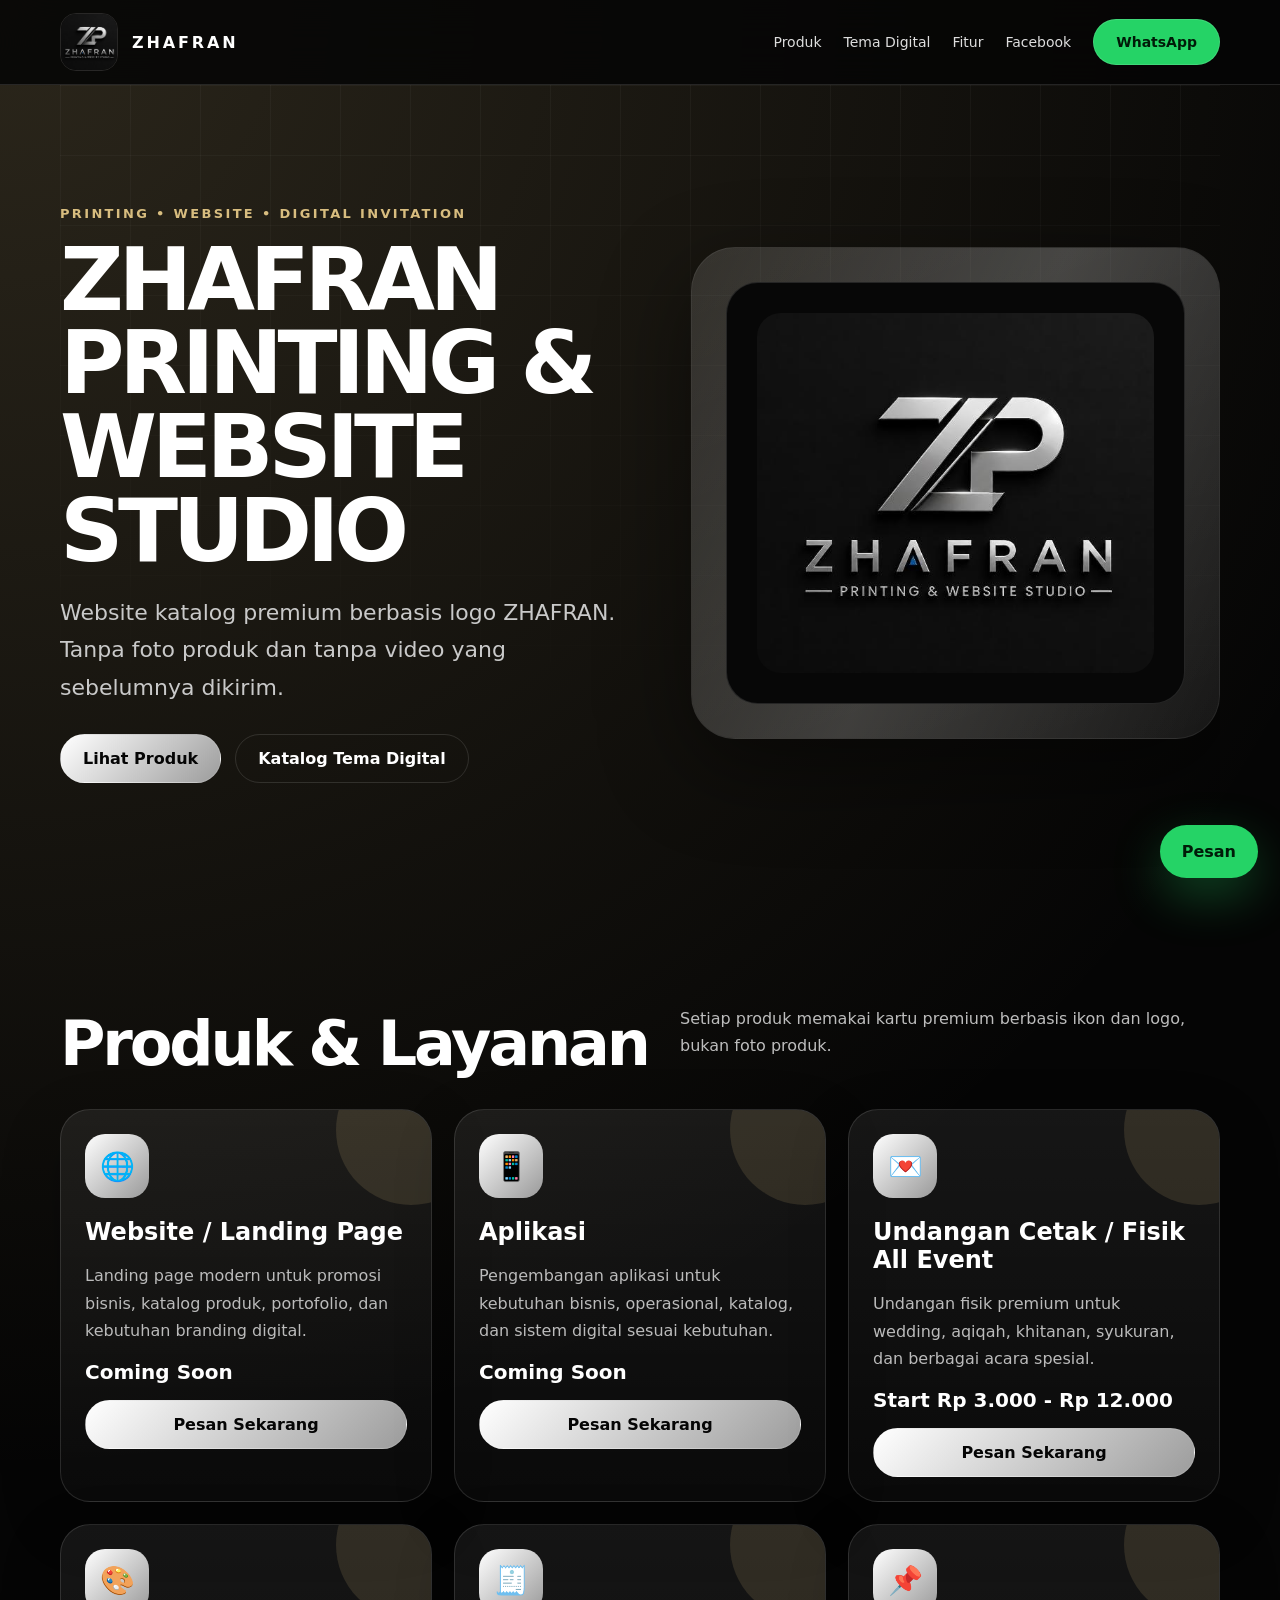
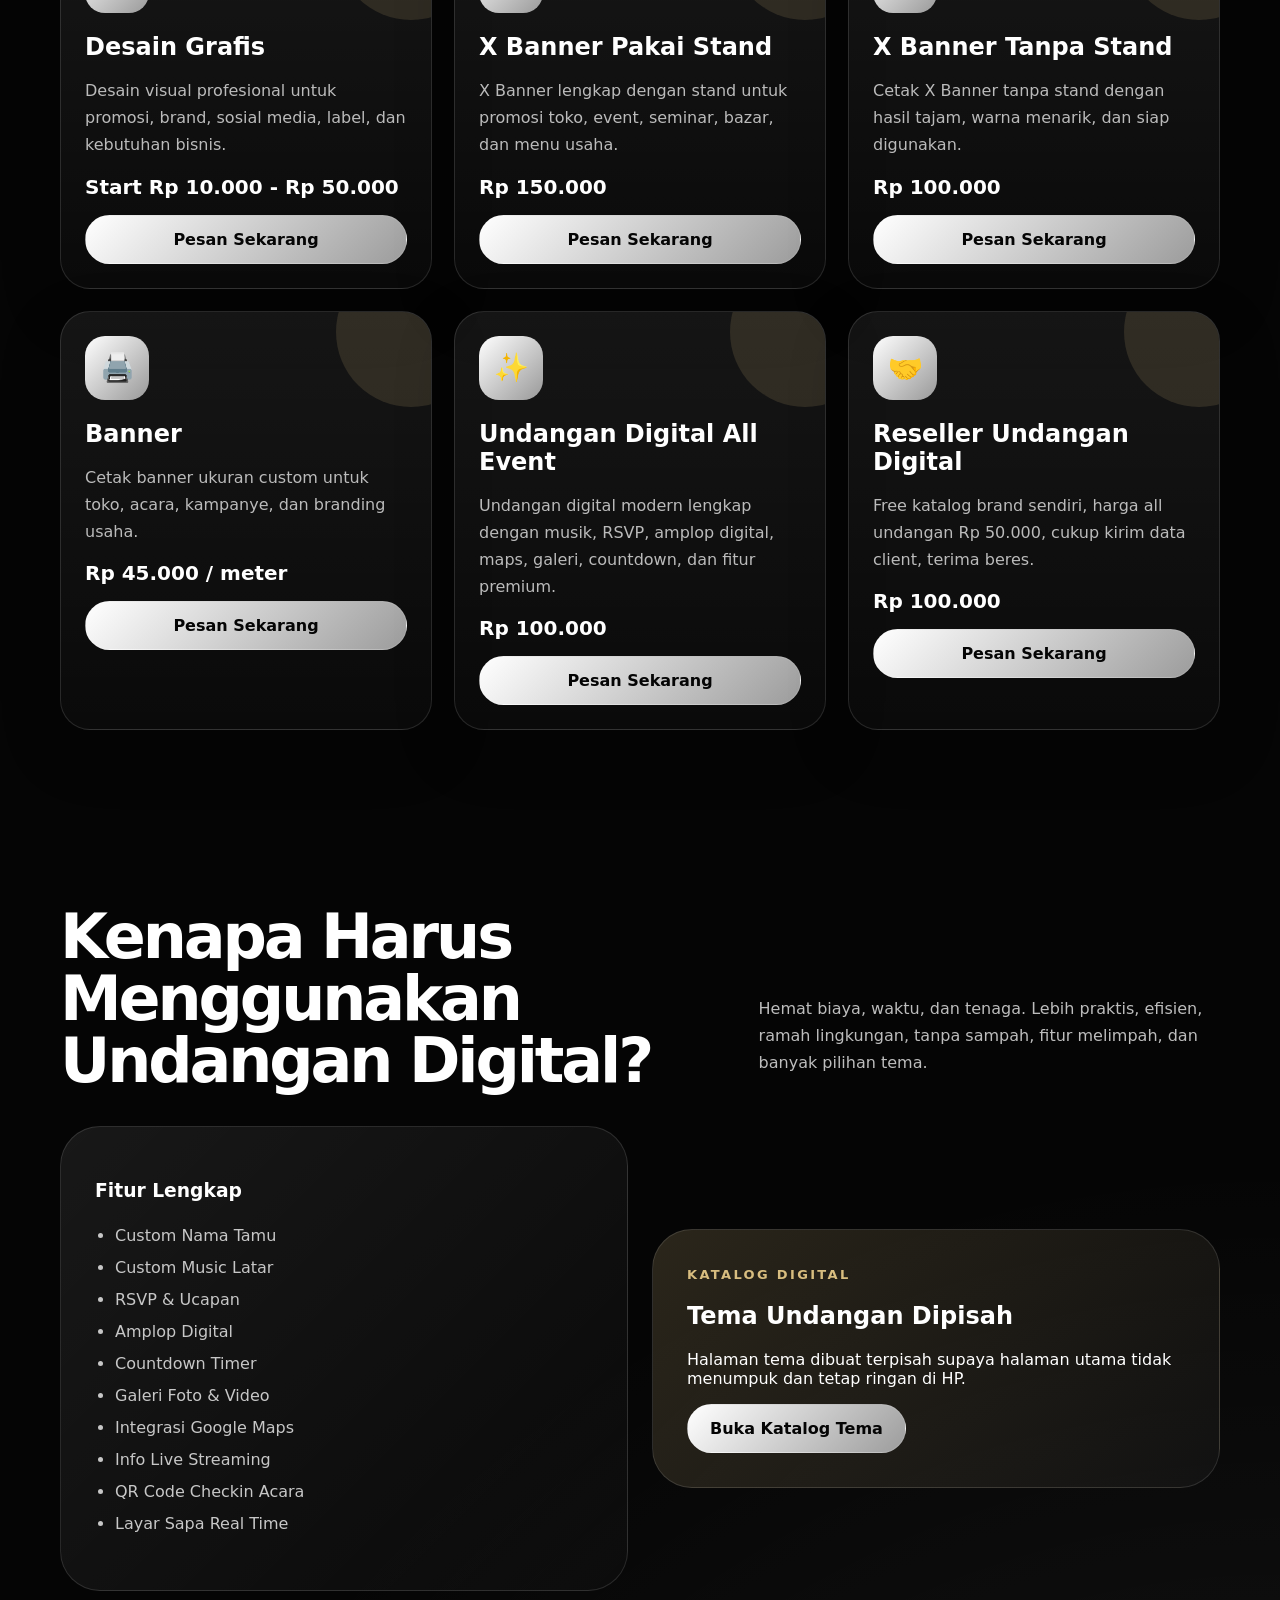
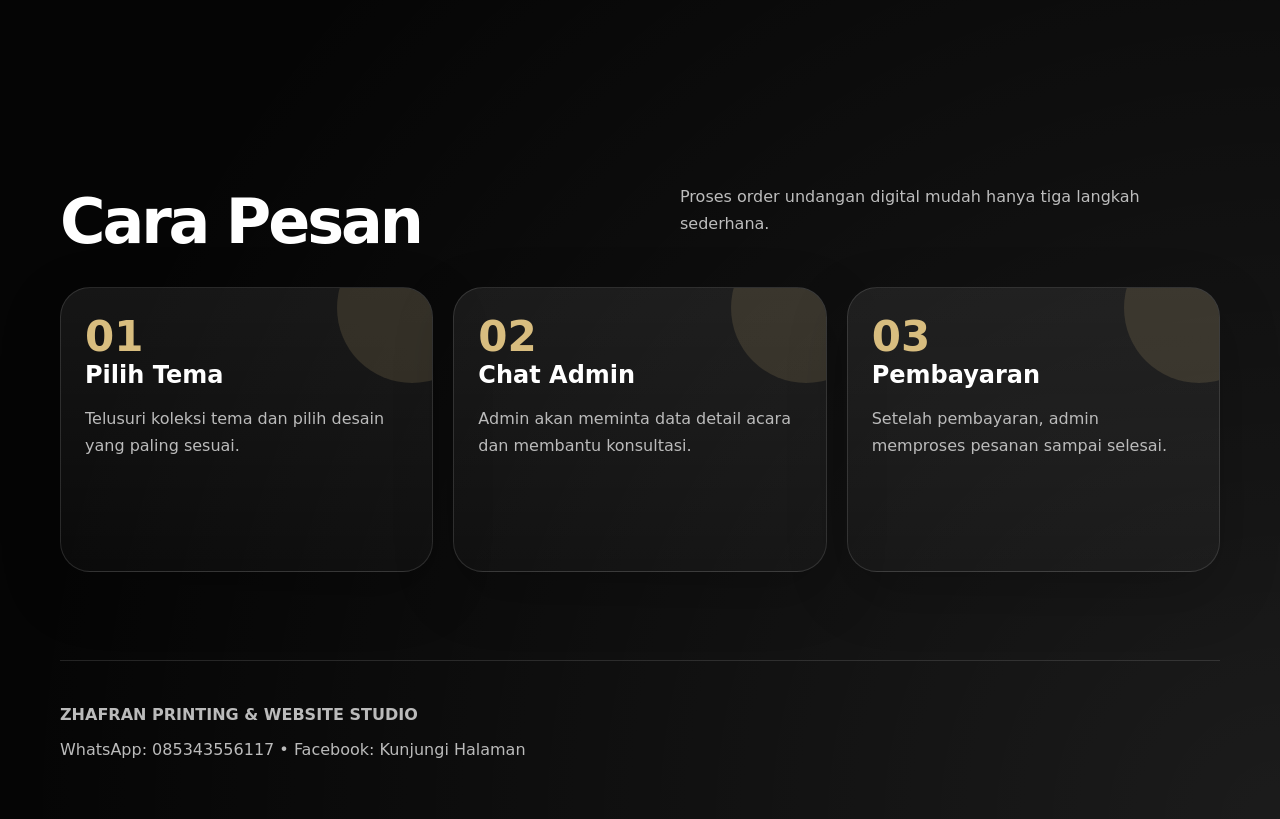
==== commit 0f7f7a18: "Add files via upload" ====
--- a/index.html
+++ b/index.html
@@ -1 +1,102 @@
-<!DOCTYPE html><html lang="id"><head><meta charset="UTF-8"><meta name="viewport" content="width=device-width,initial-scale=1.0"><title>ZHAFRAN PRINTING & WEBSITE STUDIO</title><link rel="stylesheet" href="css/style.css"></head><body><nav class="nav"><div class="container nav-inner"><a class="brand" href="index.html"><img src="assets/3e0d2d26-f980-4f97-8ece-147ceb0a948e(1).jpeg" alt="Logo ZHAFRAN"><span>ZHAFRAN</span></a><button class="menu-btn" id="menuBtn">☰</button><div class="nav-links" id="navLinks"><a href="#produk">Produk</a><a href="pages/tema-digital.html">Tema Digital</a><a href="#fitur">Fitur</a><a href="#galeri">Galeri</a><a href="https://www.facebook.com/share/1EFXejaD77/?mibextid=wwXIfr" target="_blank">Facebook</a><a class="btn green" href="https://wa.me/6285343556117" target="_blank">WhatsApp</a></div></div></nav><header class="hero container"><div class="hero-content reveal show"><span class="kicker">Printing • Website • Digital Invitation</span><h1>Cetak Lebih Rapi, Promosi Lebih Premium.</h1><p>ZHAFRAN PRINTING & WEBSITE STUDIO melayani undangan fisik, undangan digital, desain grafis, banner, X banner, stiker, website, dan branding usaha.</p><div class="hero-actions"><a class="btn primary" href="#produk">Lihat Produk</a><a class="btn" href="pages/tema-digital.html">Katalog Tema Digital</a></div></div><div class="hero-visual" data-parallax=".08"><div class="print-machine"><div class="machine-top"><span class="machine-light"></span></div><div class="paper"></div></div></div></header><section class="section container" id="produk"><div class="section-title reveal"><h2>Produk & Layanan</h2><p>Semua produk dilengkapi tombol pesan WhatsApp agar calon pelanggan bisa langsung order.</p></div><div class="product-grid" id="productGrid"></div></section><section class="section container" id="fitur"><div class="section-title reveal"><h2>Kenapa Harus Menggunakan Undangan Digital?</h2><p>Hemat biaya, waktu, dan tenaga. Praktis, efisien, ramah lingkungan, tanpa sampah, fitur melimpah.</p></div><div class="split"><div class="info-list"><article class="info-card reveal"><h3>Beragam Pilihan Tema</h3><p>Pilih tema favorit dari banyak template dan bisa custom background, warna tulisan, dan detail tampilan.</p></article><article class="info-card reveal"><h3>Custom Nama Tamu</h3><p>Undangan tetap sopan karena setiap tamu bisa mendapatkan link dengan nama masing-masing.</p></article><article class="info-card reveal"><h3>Konfirmasi Kehadiran</h3><p>RSVP membantu mengetahui jumlah tamu yang hadir atau tidak agar persiapan lebih efisien.</p></article><article class="info-card reveal"><h3>Fitur Lengkap</h3><p>Music, RSVP, ucapan, amplop digital, countdown, galeri, maps, live streaming, QR check-in, dan layar sapa.</p></article></div><div class="parallax-panel reveal"><div class="overlay"><span class="kicker">Digital Invitation</span><h2>Fitur Lengkap Dalam Satu Link</h2><a class="btn primary" href="pages/tema-digital.html">Pilih Tema</a></div></div></div></section><section class="section container"><div class="section-title reveal"><h2>Cara Pesan Undangan Digital</h2><p>Proses order sangat mudah hanya tiga langkah sederhana.</p></div><div class="steps"><article class="step-card reveal"><b>01</b><h3>Pilih Tema Undangan</h3><p>Telusuri koleksi tema undangan online dan pilih desain yang paling sesuai.</p></article><article class="step-card reveal"><b>02</b><h3>Chat Admin</h3><p>Admin akan meminta data detail acara dan membantu konsultasi tema maupun harga.</p></article><article class="step-card reveal"><b>03</b><h3>Lakukan Pembayaran</h3><p>Setelah pembayaran sesuai paket, admin memproses pesanan hingga selesai.</p></article></div></section><section class="section container" id="galeri"><div class="section-title reveal"><h2>Galeri Foto & Video</h2><p>Dokumentasi produk ZHAFRAN: undangan fisik, banner, X banner, stiker label, dan video produk.</p></div><div class="gallery-grid" id="galleryGrid"></div></section><section class="section disclaimer"><div class="container"><div class="section-title reveal"><h2>Disclaimer & Privacy Policy</h2><p>Untuk tampilan terbaik gunakan Chrome & Safari. Desain tema tidak mendukung dark mode. Mohon perhatikan kembali perbedaan fitur dalam paket. Data client hanya digunakan untuk proses pembuatan pesanan.</p></div></div></section><footer class="footer container"><strong>ZHAFRAN PRINTING & WEBSITE STUDIO</strong><p>WhatsApp: 085343556117 • Facebook: <a href="https://www.facebook.com/share/1EFXejaD77/?mibextid=wwXIfr" target="_blank">Kunjungi Halaman</a></p></footer><a class="float-wa" href="https://wa.me/6285343556117" target="_blank">Pesan</a><script src="js/products.js"></script><script src="js/main.js"></script></body></html>+
+<!DOCTYPE html>
+<html lang="id">
+<head>
+<meta charset="UTF-8">
+<meta name="viewport" content="width=device-width,initial-scale=1.0">
+<title>ZHAFRAN PRINTING & WEBSITE STUDIO</title>
+<link rel="stylesheet" href="css/style.css">
+</head>
+<body>
+<nav class="nav">
+  <div class="container nav-inner">
+    <a class="brand" href="index.html"><img src="assets/logo.jpg" alt="Logo ZHAFRAN"><span>ZHAFRAN</span></a>
+    <button class="menu-btn" id="menuBtn">☰</button>
+    <div class="nav-links" id="navLinks">
+      <a href="#produk">Produk</a>
+      <a href="pages/tema-digital.html">Tema Digital</a>
+      <a href="#fitur">Fitur</a>
+      <a href="https://www.facebook.com/share/1EFXejaD77/?mibextid=wwXIfr" target="_blank">Facebook</a>
+      <a class="btn green" href="https://wa.me/6285343556117" target="_blank">WhatsApp</a>
+    </div>
+  </div>
+</nav>
+
+<header class="hero container">
+  <div class="hero-content reveal show">
+    <span class="kicker">Printing • Website • Digital Invitation</span>
+    <h1>ZHAFRAN PRINTING & WEBSITE STUDIO</h1>
+    <p>Website katalog premium berbasis logo ZHAFRAN. Tanpa foto produk dan tanpa video yang sebelumnya dikirim.</p>
+    <div class="hero-actions">
+      <a class="btn primary" href="#produk">Lihat Produk</a>
+      <a class="btn" href="pages/tema-digital.html">Katalog Tema Digital</a>
+    </div>
+  </div>
+  <div class="hero-visual" data-parallax=".06">
+    <div class="logo-stage">
+      <div class="logo-card">
+        <img src="assets/logo.jpg" alt="Logo ZHAFRAN">
+      </div>
+    </div>
+  </div>
+</header>
+
+<section class="section container" id="produk">
+  <div class="section-title reveal">
+    <h2>Produk & Layanan</h2>
+    <p>Setiap produk memakai kartu premium berbasis ikon dan logo, bukan foto produk.</p>
+  </div>
+  <div class="grid" id="productGrid"></div>
+</section>
+
+<section class="section container" id="fitur">
+  <div class="section-title reveal">
+    <h2>Kenapa Harus Menggunakan Undangan Digital?</h2>
+    <p>Hemat biaya, waktu, dan tenaga. Lebih praktis, efisien, ramah lingkungan, tanpa sampah, fitur melimpah, dan banyak pilihan tema.</p>
+  </div>
+  <div class="split">
+    <div class="panel reveal">
+      <h3>Fitur Lengkap</h3>
+      <ul>
+        <li>Custom Nama Tamu</li>
+        <li>Custom Music Latar</li>
+        <li>RSVP & Ucapan</li>
+        <li>Amplop Digital</li>
+        <li>Countdown Timer</li>
+        <li>Galeri Foto & Video</li>
+        <li>Integrasi Google Maps</li>
+        <li>Info Live Streaming</li>
+        <li>QR Code Checkin Acara</li>
+        <li>Layar Sapa Real Time</li>
+      </ul>
+    </div>
+    <div class="theme-preview reveal">
+      <span class="kicker">Katalog Digital</span>
+      <h2>Tema Undangan Dipisah</h2>
+      <p>Halaman tema dibuat terpisah supaya halaman utama tidak menumpuk dan tetap ringan di HP.</p>
+      <a class="btn primary" href="pages/tema-digital.html">Buka Katalog Tema</a>
+    </div>
+  </div>
+</section>
+
+<section class="section container">
+  <div class="section-title reveal">
+    <h2>Cara Pesan</h2>
+    <p>Proses order undangan digital mudah hanya tiga langkah sederhana.</p>
+  </div>
+  <div class="steps">
+    <article class="card step reveal"><b>01</b><h3>Pilih Tema</h3><p>Telusuri koleksi tema dan pilih desain yang paling sesuai.</p></article>
+    <article class="card step reveal"><b>02</b><h3>Chat Admin</h3><p>Admin akan meminta data detail acara dan membantu konsultasi.</p></article>
+    <article class="card step reveal"><b>03</b><h3>Pembayaran</h3><p>Setelah pembayaran, admin memproses pesanan sampai selesai.</p></article>
+  </div>
+</section>
+
+<footer class="footer container">
+  <strong>ZHAFRAN PRINTING & WEBSITE STUDIO</strong>
+  <p>WhatsApp: 085343556117 • Facebook: <a href="https://www.facebook.com/share/1EFXejaD77/?mibextid=wwXIfr" target="_blank">Kunjungi Halaman</a></p>
+</footer>
+<a class="float-wa" href="https://wa.me/6285343556117" target="_blank">Pesan</a>
+<script src="js/products.js"></script>
+<script src="js/main.js"></script>
+</body>
+</html>
--- a/css/style.css
+++ b/css/style.css
@@ -1 +1,155 @@
-:root{--bg:#050505;--panel:#101010;--line:rgba(255,255,255,.12);--text:#f7f7f7;--muted:#aaa;--gold:#d7bd7f;--green:#25d366}*{box-sizing:border-box}html{scroll-behavior:smooth}body{margin:0;background:radial-gradient(circle at top left,rgba(215,189,127,.16),transparent 32%),var(--bg);color:var(--text);font-family:Inter,system-ui,-apple-system,BlinkMacSystemFont,"Segoe UI",sans-serif;overflow-x:hidden}a{text-decoration:none;color:inherit}img,video{max-width:100%;display:block}.container{width:min(1180px,92%);margin:auto}.nav{position:sticky;top:0;z-index:99;background:rgba(5,5,5,.82);backdrop-filter:blur(22px);border-bottom:1px solid var(--line)}.nav-inner{height:86px;display:flex;align-items:center;justify-content:space-between}.brand{display:flex;align-items:center;gap:14px;font-weight:900;letter-spacing:.18em}.brand img{width:58px;height:58px;object-fit:cover;border-radius:16px;border:1px solid var(--line)}.nav-links{display:flex;gap:22px;align-items:center;color:#ddd;font-size:14px}.menu-btn{display:none;background:#151515;border:1px solid var(--line);color:#fff;border-radius:18px;padding:14px 16px;font-size:24px}.btn{display:inline-flex;align-items:center;justify-content:center;border-radius:999px;padding:14px 22px;font-weight:800;border:1px solid var(--line);transition:.35s}.btn.primary{background:linear-gradient(135deg,#fff,#9c9c9c);color:#050505}.btn.green,.float-wa{background:var(--green);color:#001b08}.btn:hover{transform:translateY(-3px)}.btn.full{width:100%;margin-top:16px}.hero{min-height:calc(100vh - 86px);display:grid;grid-template-columns:1.05fr .95fr;gap:48px;align-items:center;position:relative;overflow:hidden;padding:70px 0}.hero:before{content:"";position:absolute;inset:0;background:linear-gradient(rgba(255,255,255,.035) 1px,transparent 1px),linear-gradient(90deg,rgba(255,255,255,.035) 1px,transparent 1px);background-size:70px 70px;mask-image:linear-gradient(to bottom,#000,transparent 85%)}.hero-content,.hero-visual{position:relative;z-index:2}.kicker{color:var(--gold);font-weight:900;letter-spacing:.18em;text-transform:uppercase;font-size:13px}h1{font-size:clamp(42px,8vw,92px);line-height:.95;margin:16px 0 20px;letter-spacing:-.06em}.hero p{font-size:clamp(17px,3vw,22px);line-height:1.7;color:#c9c9c9;max-width:650px}.hero-actions{display:flex;gap:14px;flex-wrap:wrap;margin-top:28px}.print-machine{background:linear-gradient(160deg,#171717,#050505);border:1px solid var(--line);border-radius:42px;padding:26px;box-shadow:0 30px 80px rgba(0,0,0,.55);overflow:hidden}.machine-top{height:80px;border-radius:24px;background:linear-gradient(#262626,#0b0b0b);border:1px solid var(--line);position:relative}.machine-light{position:absolute;left:30px;right:30px;top:30px;height:8px;border-radius:99px;background:linear-gradient(90deg,transparent,#fff,transparent);animation:scan 2.2s linear infinite}.paper{width:82%;height:320px;margin:-8px auto 0;border-radius:0 0 24px 24px;background:url('../assets/IMG_1299.jpeg') center/cover;box-shadow:0 25px 60px rgba(0,0,0,.45);animation:printing 4s ease-in-out infinite}@keyframes scan{0%{transform:translateX(-45%)}100%{transform:translateX(45%)}}@keyframes printing{0%,100%{transform:translateY(-20px)}50%{transform:translateY(20px)}}.section{padding:90px 0;position:relative}.section-title{display:flex;justify-content:space-between;gap:30px;align-items:end;margin-bottom:34px}.section-title h2{font-size:clamp(34px,6vw,64px);line-height:1;margin:0;letter-spacing:-.05em}.section-title p{color:#bdbdbd;line-height:1.7;max-width:520px}.product-grid,.gallery-grid,.theme-grid{display:grid;grid-template-columns:repeat(3,1fr);gap:22px}.product-card,.gallery-card,.theme-card,.info-card,.step-card{background:linear-gradient(180deg,rgba(255,255,255,.07),rgba(255,255,255,.025));border:1px solid var(--line);border-radius:30px;overflow:hidden;box-shadow:0 20px 60px rgba(0,0,0,.22)}.product-media{height:260px;position:relative;overflow:hidden}.product-media img,.gallery-card img,.theme-img-wrap img{width:100%;height:100%;object-fit:cover;transition:.7s}.product-card:hover img,.gallery-card:hover img,.theme-card:hover img{transform:scale(1.08)}.badge{position:absolute;top:16px;left:16px;background:rgba(0,0,0,.72);border:1px solid var(--line);padding:8px 12px;border-radius:99px;font-size:12px;font-weight:900}.product-body,.theme-body{padding:22px}.product-body h3,.theme-body h3,.gallery-card h3{font-size:22px;margin:0 0 10px}.product-body p,.theme-body p{color:#b8b8b8;line-height:1.65}.product-body strong,.theme-body strong{font-size:20px}.split{display:grid;grid-template-columns:1fr 1fr;gap:24px;align-items:center}.info-list{display:grid;grid-template-columns:1fr 1fr;gap:16px}.info-card{padding:24px}.info-card h3{margin:0 0 8px;font-size:21px}.info-card p{margin:0;color:#bdbdbd;line-height:1.6}.parallax-panel{min-height:520px;border-radius:42px;overflow:hidden;border:1px solid var(--line);background:url('../assets/IMG_1305.jpeg') center/cover fixed;position:relative}.parallax-panel:after{content:"";position:absolute;inset:0;background:linear-gradient(90deg,rgba(0,0,0,.75),rgba(0,0,0,.12))}.parallax-panel .overlay{position:absolute;z-index:2;left:40px;bottom:40px;max-width:560px}.gallery-card{padding:14px}.gallery-card img,.gallery-card video{height:300px;width:100%;object-fit:cover;border-radius:22px}.gallery-card h3{padding:6px 6px 10px}.steps{display:grid;grid-template-columns:repeat(3,1fr);gap:20px}.step-card{padding:26px}.step-card b{font-size:38px;color:var(--gold)}.step-card p{color:#bbb;line-height:1.65}.disclaimer{background:#0c0c0c;border-top:1px solid var(--line);border-bottom:1px solid var(--line)}.footer{padding:44px 0;color:#bbb}.float-wa{position:fixed;right:22px;bottom:22px;z-index:90;border-radius:999px;padding:17px 22px;font-weight:900;box-shadow:0 18px 50px rgba(37,211,102,.3)}.reveal{opacity:0;transform:translateY(34px);transition:.85s}.reveal.show{opacity:1;transform:translateY(0)}.filters{display:grid;grid-template-columns:1.4fr repeat(4,1fr);gap:12px;margin:24px 0 32px;position:sticky;top:86px;z-index:20;background:rgba(5,5,5,.9);backdrop-filter:blur(18px);padding:14px;border:1px solid var(--line);border-radius:24px}input,select{width:100%;background:#121212;color:#fff;border:1px solid var(--line);border-radius:16px;padding:15px 16px;outline:none}.theme-img-wrap{height:340px;background:linear-gradient(135deg,#171717,#080808);position:relative}.theme-img-wrap.no-img:after{content:"Thumbnail tema mengikuti API";position:absolute;inset:0;display:grid;place-items:center;color:#aaa;text-align:center;padding:30px}.theme-body span{color:var(--gold);font-weight:900;font-size:13px}.empty-state{grid-column:1/-1;border:1px solid var(--line);border-radius:24px;padding:40px;text-align:center;color:#aaa;background:#101010}@media(max-width:900px){.menu-btn{display:block}.nav-links{position:absolute;left:4%;right:4%;top:92px;background:#101010;border:1px solid var(--line);border-radius:24px;padding:20px;display:none;flex-direction:column;align-items:flex-start}.nav-links.active{display:flex}.hero,.split{grid-template-columns:1fr}.hero{padding:50px 0}.product-grid,.gallery-grid,.theme-grid,.steps{grid-template-columns:1fr}.info-list{grid-template-columns:1fr}.section-title{display:block}.filters{position:relative;top:0;grid-template-columns:1fr}.paper{height:260px}.parallax-panel{background-attachment:scroll}}+
+:root{
+  --bg:#050505;
+  --panel:#101010;
+  --line:rgba(255,255,255,.12);
+  --text:#ffffff;
+  --muted:#b7b7b7;
+  --silver:#d8d8d8;
+  --gold:#d8bd7f;
+  --green:#25d366;
+}
+*{box-sizing:border-box}
+html{scroll-behavior:smooth}
+body{
+  margin:0;
+  font-family:Inter,system-ui,-apple-system,BlinkMacSystemFont,"Segoe UI",sans-serif;
+  background:
+    radial-gradient(circle at top left,rgba(216,189,127,.18),transparent 35%),
+    radial-gradient(circle at bottom right,rgba(255,255,255,.09),transparent 30%),
+    #050505;
+  color:var(--text);
+  overflow-x:hidden;
+}
+a{text-decoration:none;color:inherit}
+img{max-width:100%;display:block}
+.container{width:min(1160px,92%);margin:auto}
+.nav{
+  position:sticky;top:0;z-index:99;
+  background:rgba(5,5,5,.86);
+  backdrop-filter:blur(22px);
+  border-bottom:1px solid var(--line);
+}
+.nav-inner{height:84px;display:flex;align-items:center;justify-content:space-between}
+.brand{display:flex;align-items:center;gap:14px;font-weight:900;letter-spacing:.18em}
+.brand img{width:58px;height:58px;border-radius:16px;object-fit:cover;border:1px solid var(--line)}
+.nav-links{display:flex;align-items:center;gap:22px;color:#ddd;font-size:14px}
+.menu-btn{display:none;background:#151515;border:1px solid var(--line);color:white;border-radius:18px;padding:13px 16px;font-size:24px}
+.btn{
+  display:inline-flex;align-items:center;justify-content:center;
+  padding:14px 22px;border-radius:999px;border:1px solid var(--line);
+  font-weight:900;transition:.35s ease
+}
+.btn:hover{transform:translateY(-3px)}
+.btn.primary{background:linear-gradient(135deg,#fff,#9c9c9c);color:#050505}
+.btn.green{background:var(--green);color:#001b08}
+.btn.full{width:100%;margin-top:16px}
+.hero{
+  min-height:calc(100vh - 84px);
+  display:grid;grid-template-columns:1.05fr .95fr;gap:46px;align-items:center;
+  padding:70px 0;position:relative;overflow:hidden;
+}
+.hero::before{
+  content:"";position:absolute;inset:0;
+  background:
+    linear-gradient(rgba(255,255,255,.035) 1px,transparent 1px),
+    linear-gradient(90deg,rgba(255,255,255,.035) 1px,transparent 1px);
+  background-size:70px 70px;
+  mask-image:linear-gradient(to bottom,#000,transparent 85%);
+}
+.hero-content,.hero-visual{position:relative;z-index:2}
+.kicker{color:var(--gold);font-weight:900;letter-spacing:.18em;text-transform:uppercase;font-size:13px}
+h1{font-size:clamp(42px,8vw,88px);line-height:.95;margin:16px 0 20px;letter-spacing:-.06em}
+.hero p{font-size:clamp(17px,3vw,22px);line-height:1.7;color:#c9c9c9;max-width:650px}
+.hero-actions{display:flex;gap:14px;flex-wrap:wrap;margin-top:28px}
+.logo-stage{
+  border:1px solid var(--line);
+  background:linear-gradient(160deg,rgba(255,255,255,.08),rgba(255,255,255,.02));
+  border-radius:44px;padding:34px;box-shadow:0 30px 90px rgba(0,0,0,.45);
+  position:relative;overflow:hidden;
+}
+.logo-stage::after{
+  content:"";position:absolute;inset:-40%;
+  background:linear-gradient(90deg,transparent,rgba(255,255,255,.18),transparent);
+  transform:rotate(25deg);
+  animation:shine 4s infinite;
+}
+.logo-card{
+  position:relative;z-index:2;
+  background:#070707;border:1px solid var(--line);
+  border-radius:32px;padding:30px;
+  animation:float 4s ease-in-out infinite;
+}
+.logo-card img{border-radius:24px;width:100%;height:360px;object-fit:cover}
+@keyframes shine{0%{translate:-80% 0}100%{translate:80% 0}}
+@keyframes float{0%,100%{transform:translateY(0)}50%{transform:translateY(-16px)}}
+.section{padding:88px 0}
+.section-title{display:flex;justify-content:space-between;gap:30px;align-items:end;margin-bottom:34px}
+.section-title h2{font-size:clamp(34px,6vw,62px);line-height:1;margin:0;letter-spacing:-.05em}
+.section-title p{color:#bdbdbd;line-height:1.7;max-width:540px}
+.grid{display:grid;grid-template-columns:repeat(3,1fr);gap:22px}
+.card{
+  background:linear-gradient(180deg,rgba(255,255,255,.07),rgba(255,255,255,.025));
+  border:1px solid var(--line);
+  border-radius:30px;padding:24px;min-height:285px;
+  box-shadow:0 20px 60px rgba(0,0,0,.22);
+  transition:.45s ease;position:relative;overflow:hidden;
+}
+.card:hover{transform:translateY(-10px)}
+.card::before{
+  content:"";position:absolute;right:-55px;top:-55px;width:150px;height:150px;
+  border-radius:50%;background:rgba(216,189,127,.14)
+}
+.card .icon{
+  width:64px;height:64px;border-radius:20px;
+  display:grid;place-items:center;
+  background:linear-gradient(135deg,#fff,#999);color:#050505;
+  font-size:28px;font-weight:900;margin-bottom:20px
+}
+.card h3{font-size:24px;margin:0 0 12px}
+.card p{color:#bbb;line-height:1.7}
+.price{font-weight:900;color:#fff;font-size:20px;margin-top:16px}
+.split{display:grid;grid-template-columns:1fr 1fr;gap:24px;align-items:center}
+.panel{
+  border:1px solid var(--line);border-radius:40px;padding:34px;
+  background:linear-gradient(135deg,rgba(255,255,255,.08),rgba(255,255,255,.02));
+}
+.panel ul{padding-left:20px;color:#c7c7c7;line-height:2}
+.steps{display:grid;grid-template-columns:repeat(3,1fr);gap:20px}
+.step b{font-size:42px;color:var(--gold)}
+.theme-preview{
+  border:1px solid var(--line);border-radius:40px;padding:34px;
+  background:linear-gradient(135deg,rgba(216,189,127,.18),rgba(255,255,255,.03));
+}
+.filters{
+  display:grid;grid-template-columns:1.3fr repeat(3,1fr);gap:12px;
+  margin-top:22px
+}
+input,select{
+  width:100%;background:#121212;color:#fff;border:1px solid var(--line);
+  border-radius:16px;padding:15px 16px;outline:none
+}
+.footer{
+  padding:44px 0;color:#bbb;border-top:1px solid var(--line)
+}
+.float-wa{
+  position:fixed;right:22px;bottom:22px;z-index:90;
+  border-radius:999px;background:var(--green);color:#001b08;
+  padding:17px 22px;font-weight:900;box-shadow:0 18px 50px rgba(37,211,102,.3)
+}
+.reveal{opacity:0;transform:translateY(34px);transition:.85s ease}
+.reveal.show{opacity:1;transform:translateY(0)}
+@media(max-width:900px){
+  .menu-btn{display:block}
+  .nav-links{
+    position:absolute;left:4%;right:4%;top:90px;background:#101010;
+    border:1px solid var(--line);border-radius:24px;padding:20px;
+    display:none;flex-direction:column;align-items:flex-start
+  }
+  .nav-links.active{display:flex}
+  .hero,.split{grid-template-columns:1fr}
+  .grid,.steps{grid-template-columns:1fr}
+  .section-title{display:block}
+  .filters{grid-template-columns:1fr}
+  .logo-card img{height:250px}
+}
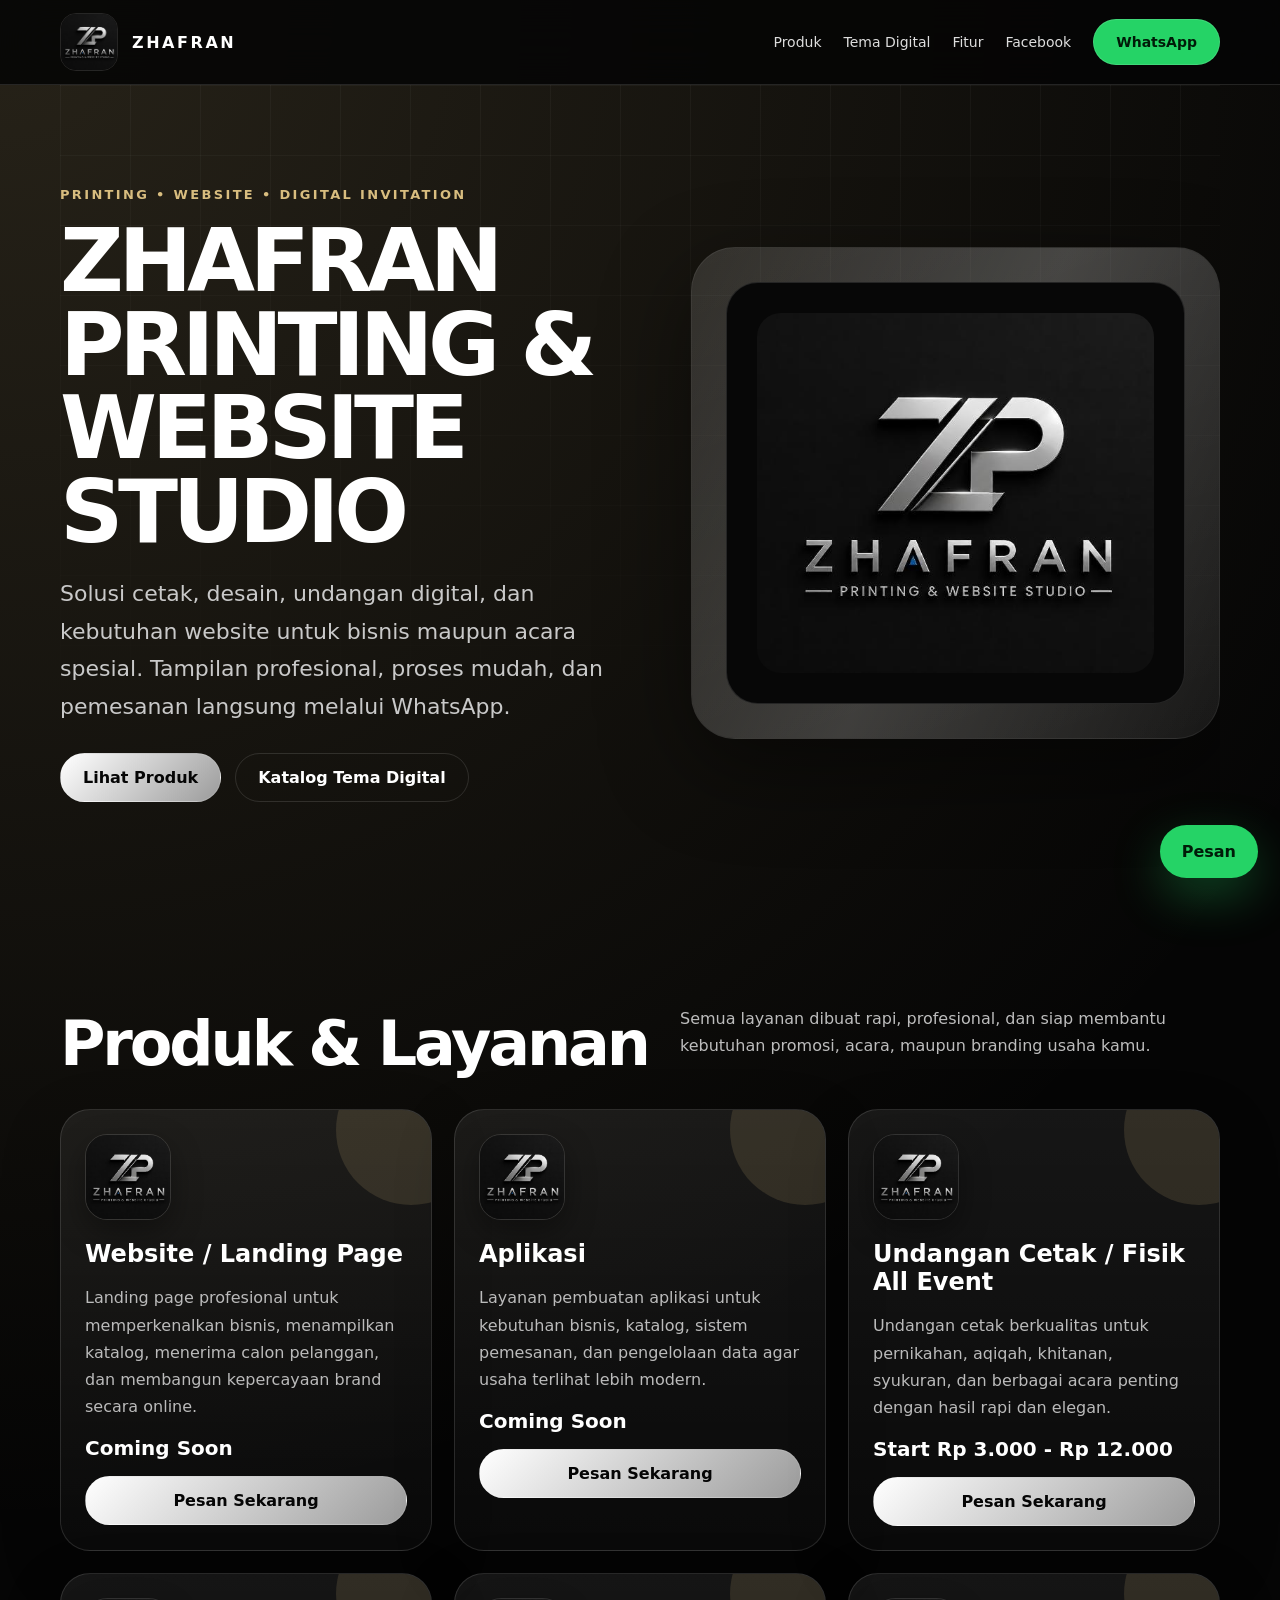
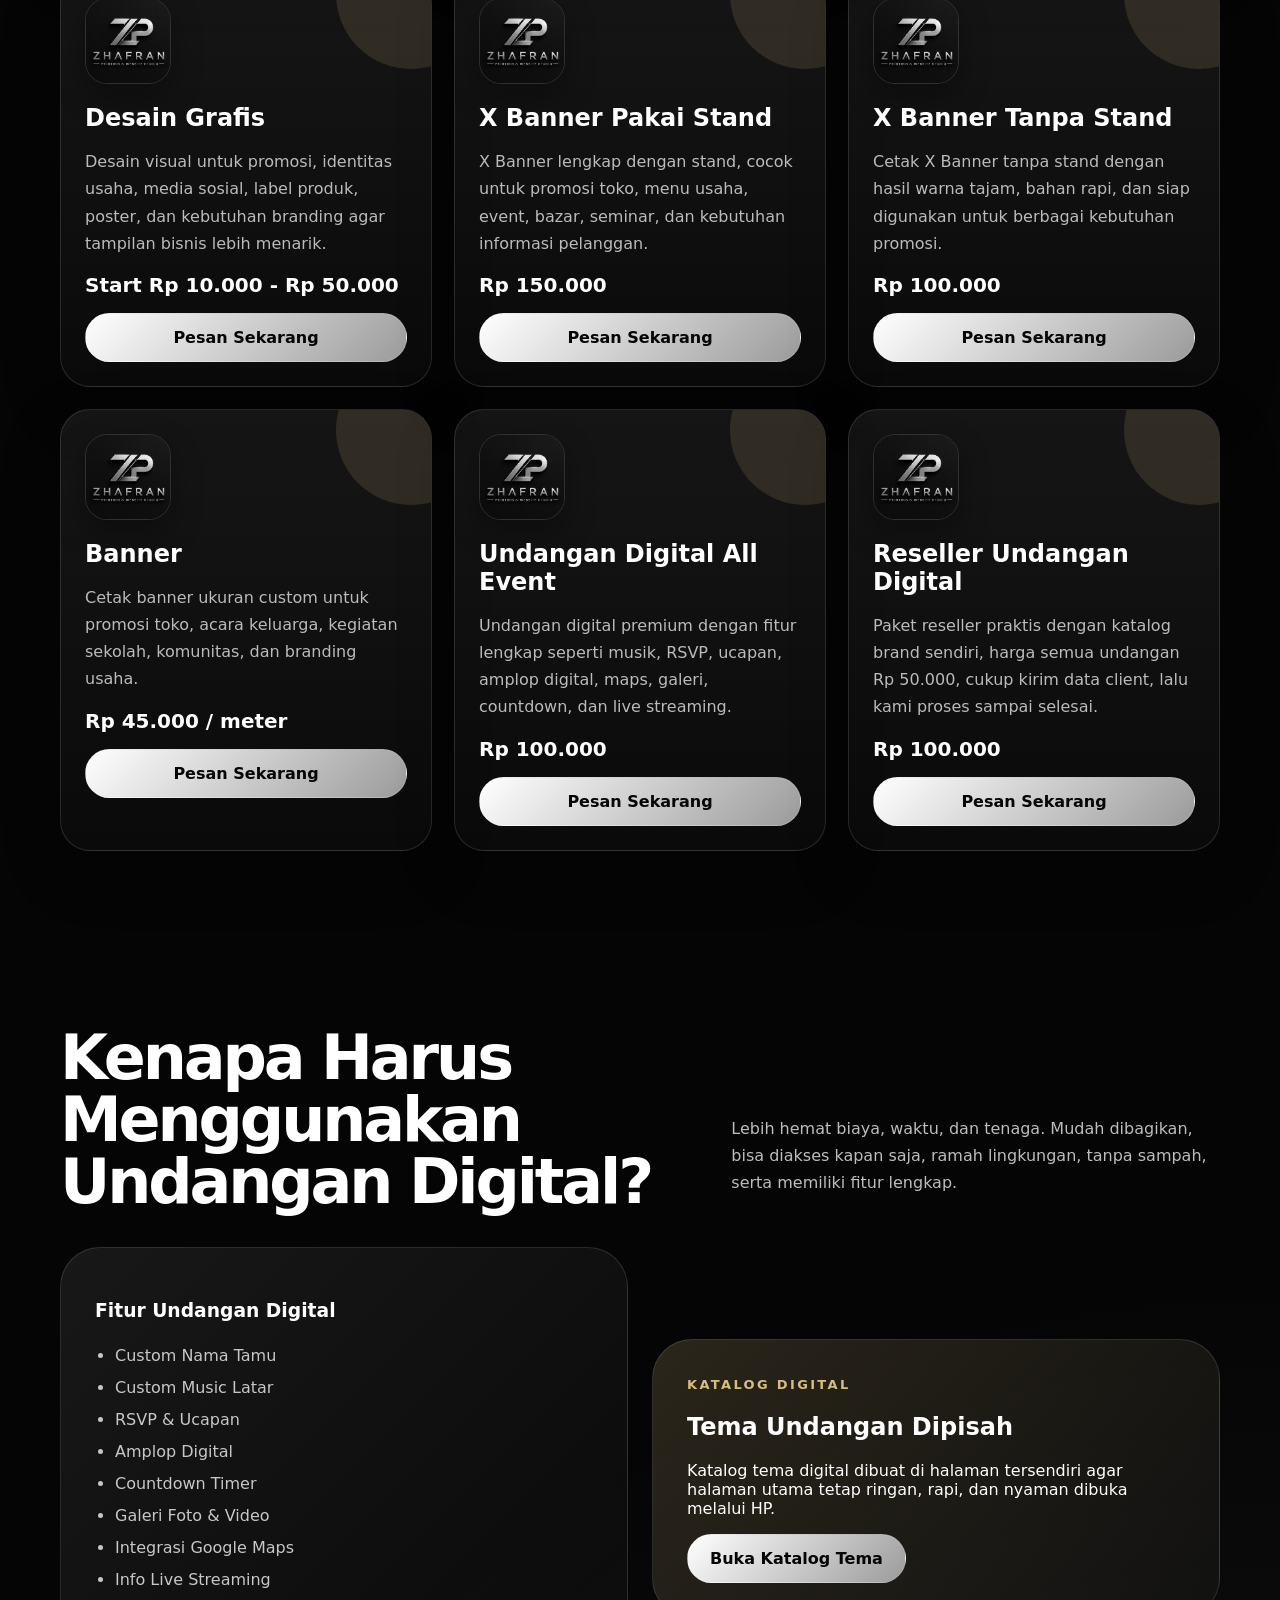
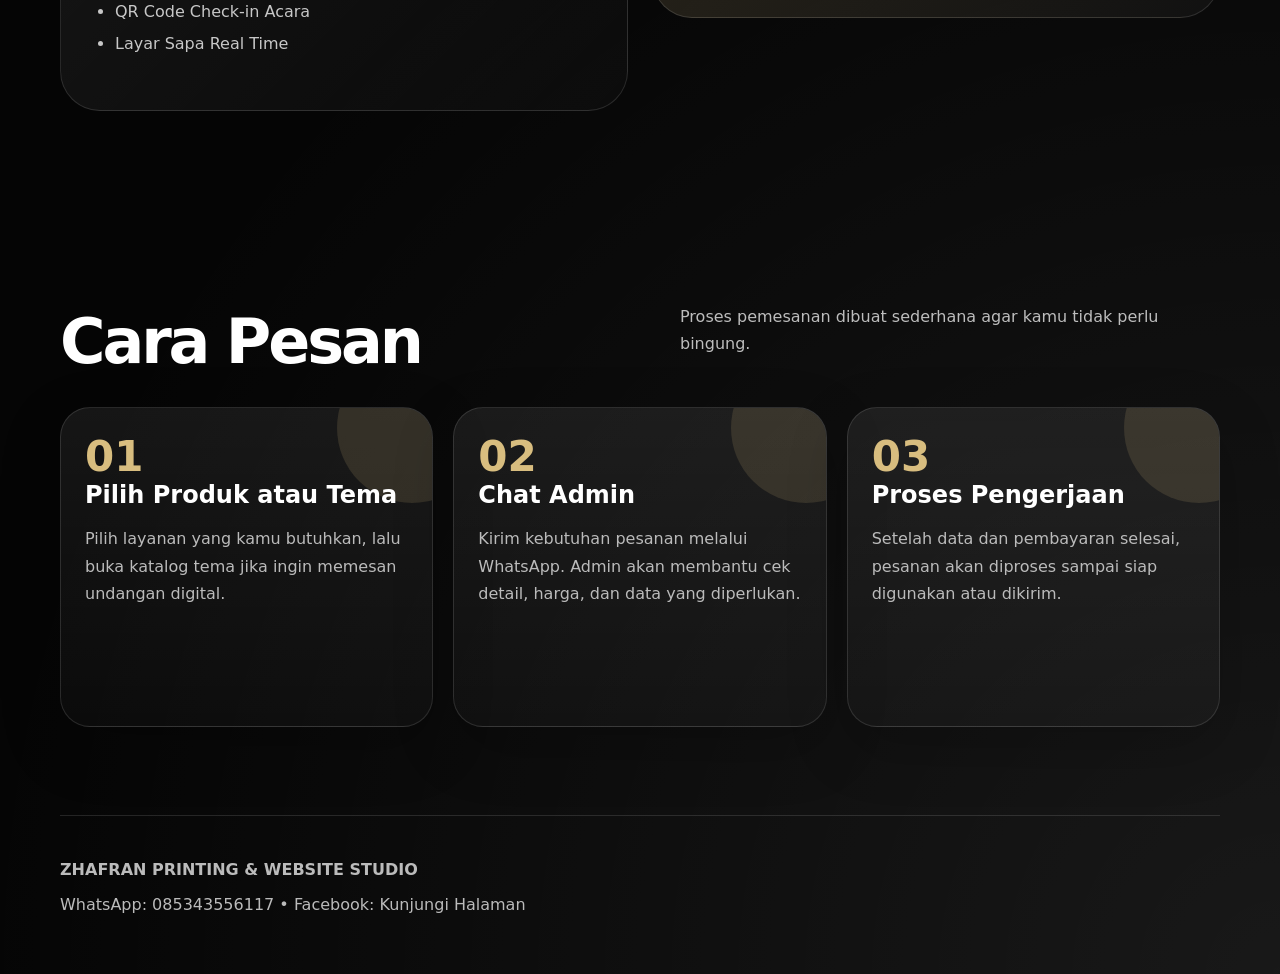
==== commit 57342f60: "Add files via upload" ====
--- a/index.html
+++ b/index.html
@@ -26,7 +26,7 @@
   <div class="hero-content reveal show">
     <span class="kicker">Printing • Website • Digital Invitation</span>
     <h1>ZHAFRAN PRINTING & WEBSITE STUDIO</h1>
-    <p>Website katalog premium berbasis logo ZHAFRAN. Tanpa foto produk dan tanpa video yang sebelumnya dikirim.</p>
+    <p>Solusi cetak, desain, undangan digital, dan kebutuhan website untuk bisnis maupun acara spesial. Tampilan profesional, proses mudah, dan pemesanan langsung melalui WhatsApp.</p>
     <div class="hero-actions">
       <a class="btn primary" href="#produk">Lihat Produk</a>
       <a class="btn" href="pages/tema-digital.html">Katalog Tema Digital</a>
@@ -44,7 +44,7 @@
 <section class="section container" id="produk">
   <div class="section-title reveal">
     <h2>Produk & Layanan</h2>
-    <p>Setiap produk memakai kartu premium berbasis ikon dan logo, bukan foto produk.</p>
+    <p>Semua layanan dibuat rapi, profesional, dan siap membantu kebutuhan promosi, acara, maupun branding usaha kamu.</p>
   </div>
   <div class="grid" id="productGrid"></div>
 </section>
@@ -52,11 +52,11 @@
 <section class="section container" id="fitur">
   <div class="section-title reveal">
     <h2>Kenapa Harus Menggunakan Undangan Digital?</h2>
-    <p>Hemat biaya, waktu, dan tenaga. Lebih praktis, efisien, ramah lingkungan, tanpa sampah, fitur melimpah, dan banyak pilihan tema.</p>
+    <p>Lebih hemat biaya, waktu, dan tenaga. Mudah dibagikan, bisa diakses kapan saja, ramah lingkungan, tanpa sampah, serta memiliki fitur lengkap.</p>
   </div>
   <div class="split">
     <div class="panel reveal">
-      <h3>Fitur Lengkap</h3>
+      <h3>Fitur Undangan Digital</h3>
       <ul>
         <li>Custom Nama Tamu</li>
         <li>Custom Music Latar</li>
@@ -66,14 +66,14 @@
         <li>Galeri Foto & Video</li>
         <li>Integrasi Google Maps</li>
         <li>Info Live Streaming</li>
-        <li>QR Code Checkin Acara</li>
+        <li>QR Code Check-in Acara</li>
         <li>Layar Sapa Real Time</li>
       </ul>
     </div>
     <div class="theme-preview reveal">
       <span class="kicker">Katalog Digital</span>
       <h2>Tema Undangan Dipisah</h2>
-      <p>Halaman tema dibuat terpisah supaya halaman utama tidak menumpuk dan tetap ringan di HP.</p>
+      <p>Katalog tema digital dibuat di halaman tersendiri agar halaman utama tetap ringan, rapi, dan nyaman dibuka melalui HP.</p>
       <a class="btn primary" href="pages/tema-digital.html">Buka Katalog Tema</a>
     </div>
   </div>
@@ -82,12 +82,12 @@
 <section class="section container">
   <div class="section-title reveal">
     <h2>Cara Pesan</h2>
-    <p>Proses order undangan digital mudah hanya tiga langkah sederhana.</p>
+    <p>Proses pemesanan dibuat sederhana agar kamu tidak perlu bingung.</p>
   </div>
   <div class="steps">
-    <article class="card step reveal"><b>01</b><h3>Pilih Tema</h3><p>Telusuri koleksi tema dan pilih desain yang paling sesuai.</p></article>
-    <article class="card step reveal"><b>02</b><h3>Chat Admin</h3><p>Admin akan meminta data detail acara dan membantu konsultasi.</p></article>
-    <article class="card step reveal"><b>03</b><h3>Pembayaran</h3><p>Setelah pembayaran, admin memproses pesanan sampai selesai.</p></article>
+    <article class="card step reveal"><b>01</b><h3>Pilih Produk atau Tema</h3><p>Pilih layanan yang kamu butuhkan, lalu buka katalog tema jika ingin memesan undangan digital.</p></article>
+    <article class="card step reveal"><b>02</b><h3>Chat Admin</h3><p>Kirim kebutuhan pesanan melalui WhatsApp. Admin akan membantu cek detail, harga, dan data yang diperlukan.</p></article>
+    <article class="card step reveal"><b>03</b><h3>Proses Pengerjaan</h3><p>Setelah data dan pembayaran selesai, pesanan akan diproses sampai siap digunakan atau dikirim.</p></article>
   </div>
 </section>
 
--- a/css/style.css
+++ b/css/style.css
@@ -1,10 +1,11 @@
 
 :root{
   --bg:#050505;
-  --panel:#101010;
+  --card:#101010;
+  --soft:#171717;
   --line:rgba(255,255,255,.12);
   --text:#ffffff;
-  --muted:#b7b7b7;
+  --muted:#b9b9b9;
   --silver:#d8d8d8;
   --gold:#d8bd7f;
   --green:#25d366;
@@ -13,41 +14,42 @@
 html{scroll-behavior:smooth}
 body{
   margin:0;
-  font-family:Inter,system-ui,-apple-system,BlinkMacSystemFont,"Segoe UI",sans-serif;
   background:
-    radial-gradient(circle at top left,rgba(216,189,127,.18),transparent 35%),
-    radial-gradient(circle at bottom right,rgba(255,255,255,.09),transparent 30%),
+    radial-gradient(circle at top left,rgba(216,189,127,.16),transparent 35%),
+    radial-gradient(circle at bottom right,rgba(255,255,255,.08),transparent 30%),
     #050505;
   color:var(--text);
+  font-family:Inter,system-ui,-apple-system,BlinkMacSystemFont,"Segoe UI",sans-serif;
   overflow-x:hidden;
 }
 a{text-decoration:none;color:inherit}
-img{max-width:100%;display:block}
+img{display:block;max-width:100%}
 .container{width:min(1160px,92%);margin:auto}
 .nav{
-  position:sticky;top:0;z-index:99;
-  background:rgba(5,5,5,.86);
+  position:sticky;top:0;z-index:100;
+  background:rgba(5,5,5,.88);
   backdrop-filter:blur(22px);
   border-bottom:1px solid var(--line);
 }
 .nav-inner{height:84px;display:flex;align-items:center;justify-content:space-between}
-.brand{display:flex;align-items:center;gap:14px;font-weight:900;letter-spacing:.18em}
+.brand{display:flex;align-items:center;gap:14px;font-weight:900;letter-spacing:.16em}
 .brand img{width:58px;height:58px;border-radius:16px;object-fit:cover;border:1px solid var(--line)}
-.nav-links{display:flex;align-items:center;gap:22px;color:#ddd;font-size:14px}
+.nav-links{display:flex;gap:22px;align-items:center;color:#ddd;font-size:14px}
 .menu-btn{display:none;background:#151515;border:1px solid var(--line);color:white;border-radius:18px;padding:13px 16px;font-size:24px}
 .btn{
   display:inline-flex;align-items:center;justify-content:center;
-  padding:14px 22px;border-radius:999px;border:1px solid var(--line);
-  font-weight:900;transition:.35s ease
+  border:1px solid var(--line);border-radius:999px;
+  padding:14px 22px;font-weight:900;transition:.35s ease
 }
 .btn:hover{transform:translateY(-3px)}
-.btn.primary{background:linear-gradient(135deg,#fff,#9c9c9c);color:#050505}
+.btn.primary{background:linear-gradient(135deg,#fff,#9b9b9b);color:#050505}
 .btn.green{background:var(--green);color:#001b08}
 .btn.full{width:100%;margin-top:16px}
 .hero{
   min-height:calc(100vh - 84px);
+  padding:70px 0;
   display:grid;grid-template-columns:1.05fr .95fr;gap:46px;align-items:center;
-  padding:70px 0;position:relative;overflow:hidden;
+  position:relative;overflow:hidden;
 }
 .hero::before{
   content:"";position:absolute;inset:0;
@@ -65,21 +67,16 @@
 .logo-stage{
   border:1px solid var(--line);
   background:linear-gradient(160deg,rgba(255,255,255,.08),rgba(255,255,255,.02));
-  border-radius:44px;padding:34px;box-shadow:0 30px 90px rgba(0,0,0,.45);
+  border-radius:44px;padding:34px;
+  box-shadow:0 30px 90px rgba(0,0,0,.45);
   position:relative;overflow:hidden;
 }
 .logo-stage::after{
   content:"";position:absolute;inset:-40%;
   background:linear-gradient(90deg,transparent,rgba(255,255,255,.18),transparent);
-  transform:rotate(25deg);
-  animation:shine 4s infinite;
+  transform:rotate(25deg);animation:shine 4s infinite;
 }
-.logo-card{
-  position:relative;z-index:2;
-  background:#070707;border:1px solid var(--line);
-  border-radius:32px;padding:30px;
-  animation:float 4s ease-in-out infinite;
-}
+.logo-card{position:relative;z-index:2;background:#070707;border:1px solid var(--line);border-radius:32px;padding:30px;animation:float 4s ease-in-out infinite}
 .logo-card img{border-radius:24px;width:100%;height:360px;object-fit:cover}
 @keyframes shine{0%{translate:-80% 0}100%{translate:80% 0}}
 @keyframes float{0%,100%{transform:translateY(0)}50%{transform:translateY(-16px)}}
@@ -90,9 +87,8 @@
 .grid{display:grid;grid-template-columns:repeat(3,1fr);gap:22px}
 .card{
   background:linear-gradient(180deg,rgba(255,255,255,.07),rgba(255,255,255,.025));
-  border:1px solid var(--line);
-  border-radius:30px;padding:24px;min-height:285px;
-  box-shadow:0 20px 60px rgba(0,0,0,.22);
+  border:1px solid var(--line);border-radius:30px;padding:24px;
+  min-height:320px;box-shadow:0 20px 60px rgba(0,0,0,.22);
   transition:.45s ease;position:relative;overflow:hidden;
 }
 .card:hover{transform:translateY(-10px)}
@@ -100,38 +96,26 @@
   content:"";position:absolute;right:-55px;top:-55px;width:150px;height:150px;
   border-radius:50%;background:rgba(216,189,127,.14)
 }
-.card .icon{
-  width:64px;height:64px;border-radius:20px;
-  display:grid;place-items:center;
-  background:linear-gradient(135deg,#fff,#999);color:#050505;
-  font-size:28px;font-weight:900;margin-bottom:20px
+.product-logo{
+  width:86px;height:86px;border-radius:22px;object-fit:cover;
+  border:1px solid var(--line);margin-bottom:20px;
+  box-shadow:0 12px 30px rgba(0,0,0,.35)
 }
-.card h3{font-size:24px;margin:0 0 12px}
-.card p{color:#bbb;line-height:1.7}
-.price{font-weight:900;color:#fff;font-size:20px;margin-top:16px}
+.card h3{font-size:24px;margin:0 0 12px;position:relative;z-index:2}
+.card p{color:#bbb;line-height:1.7;position:relative;z-index:2}
+.price{font-weight:900;color:#fff;font-size:20px;margin-top:16px;position:relative;z-index:2}
 .split{display:grid;grid-template-columns:1fr 1fr;gap:24px;align-items:center}
-.panel{
+.panel,.theme-preview{
   border:1px solid var(--line);border-radius:40px;padding:34px;
   background:linear-gradient(135deg,rgba(255,255,255,.08),rgba(255,255,255,.02));
 }
 .panel ul{padding-left:20px;color:#c7c7c7;line-height:2}
 .steps{display:grid;grid-template-columns:repeat(3,1fr);gap:20px}
 .step b{font-size:42px;color:var(--gold)}
-.theme-preview{
-  border:1px solid var(--line);border-radius:40px;padding:34px;
-  background:linear-gradient(135deg,rgba(216,189,127,.18),rgba(255,255,255,.03));
-}
-.filters{
-  display:grid;grid-template-columns:1.3fr repeat(3,1fr);gap:12px;
-  margin-top:22px
-}
-input,select{
-  width:100%;background:#121212;color:#fff;border:1px solid var(--line);
-  border-radius:16px;padding:15px 16px;outline:none
-}
-.footer{
-  padding:44px 0;color:#bbb;border-top:1px solid var(--line)
-}
+.theme-preview{background:linear-gradient(135deg,rgba(216,189,127,.18),rgba(255,255,255,.03))}
+.filters{display:grid;grid-template-columns:1.3fr repeat(3,1fr);gap:12px;margin:22px 0 30px}
+input,select{width:100%;background:#121212;color:#fff;border:1px solid var(--line);border-radius:16px;padding:15px 16px;outline:none}
+.footer{padding:44px 0;color:#bbb;border-top:1px solid var(--line)}
 .float-wa{
   position:fixed;right:22px;bottom:22px;z-index:90;
   border-radius:999px;background:var(--green);color:#001b08;
@@ -139,6 +123,9 @@
 }
 .reveal{opacity:0;transform:translateY(34px);transition:.85s ease}
 .reveal.show{opacity:1;transform:translateY(0)}
+.theme-img{height:330px;background:#151515;border-radius:22px;overflow:hidden;margin-bottom:18px}
+.theme-img img{width:100%;height:100%;object-fit:cover}
+.empty-thumb{display:grid;place-items:center;height:100%;color:#aaa;text-align:center;padding:20px}
 @media(max-width:900px){
   .menu-btn{display:block}
   .nav-links{
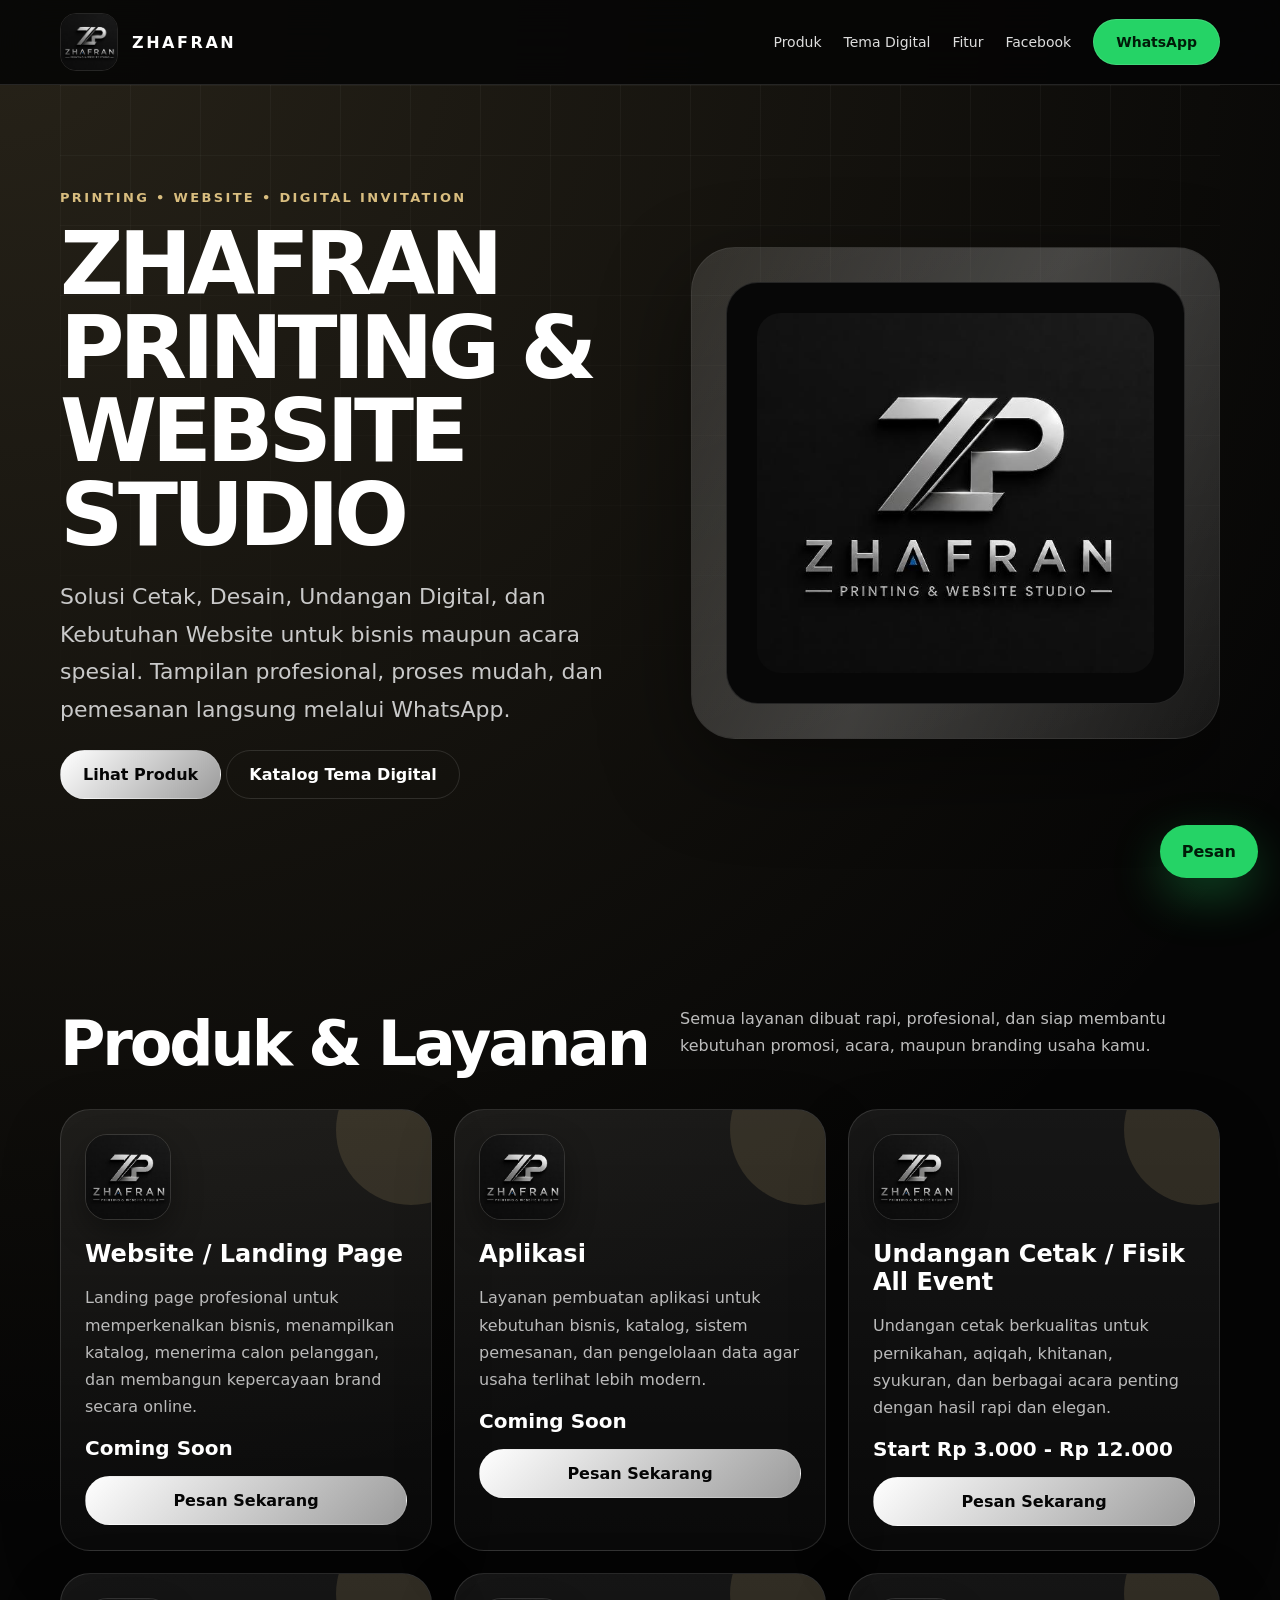
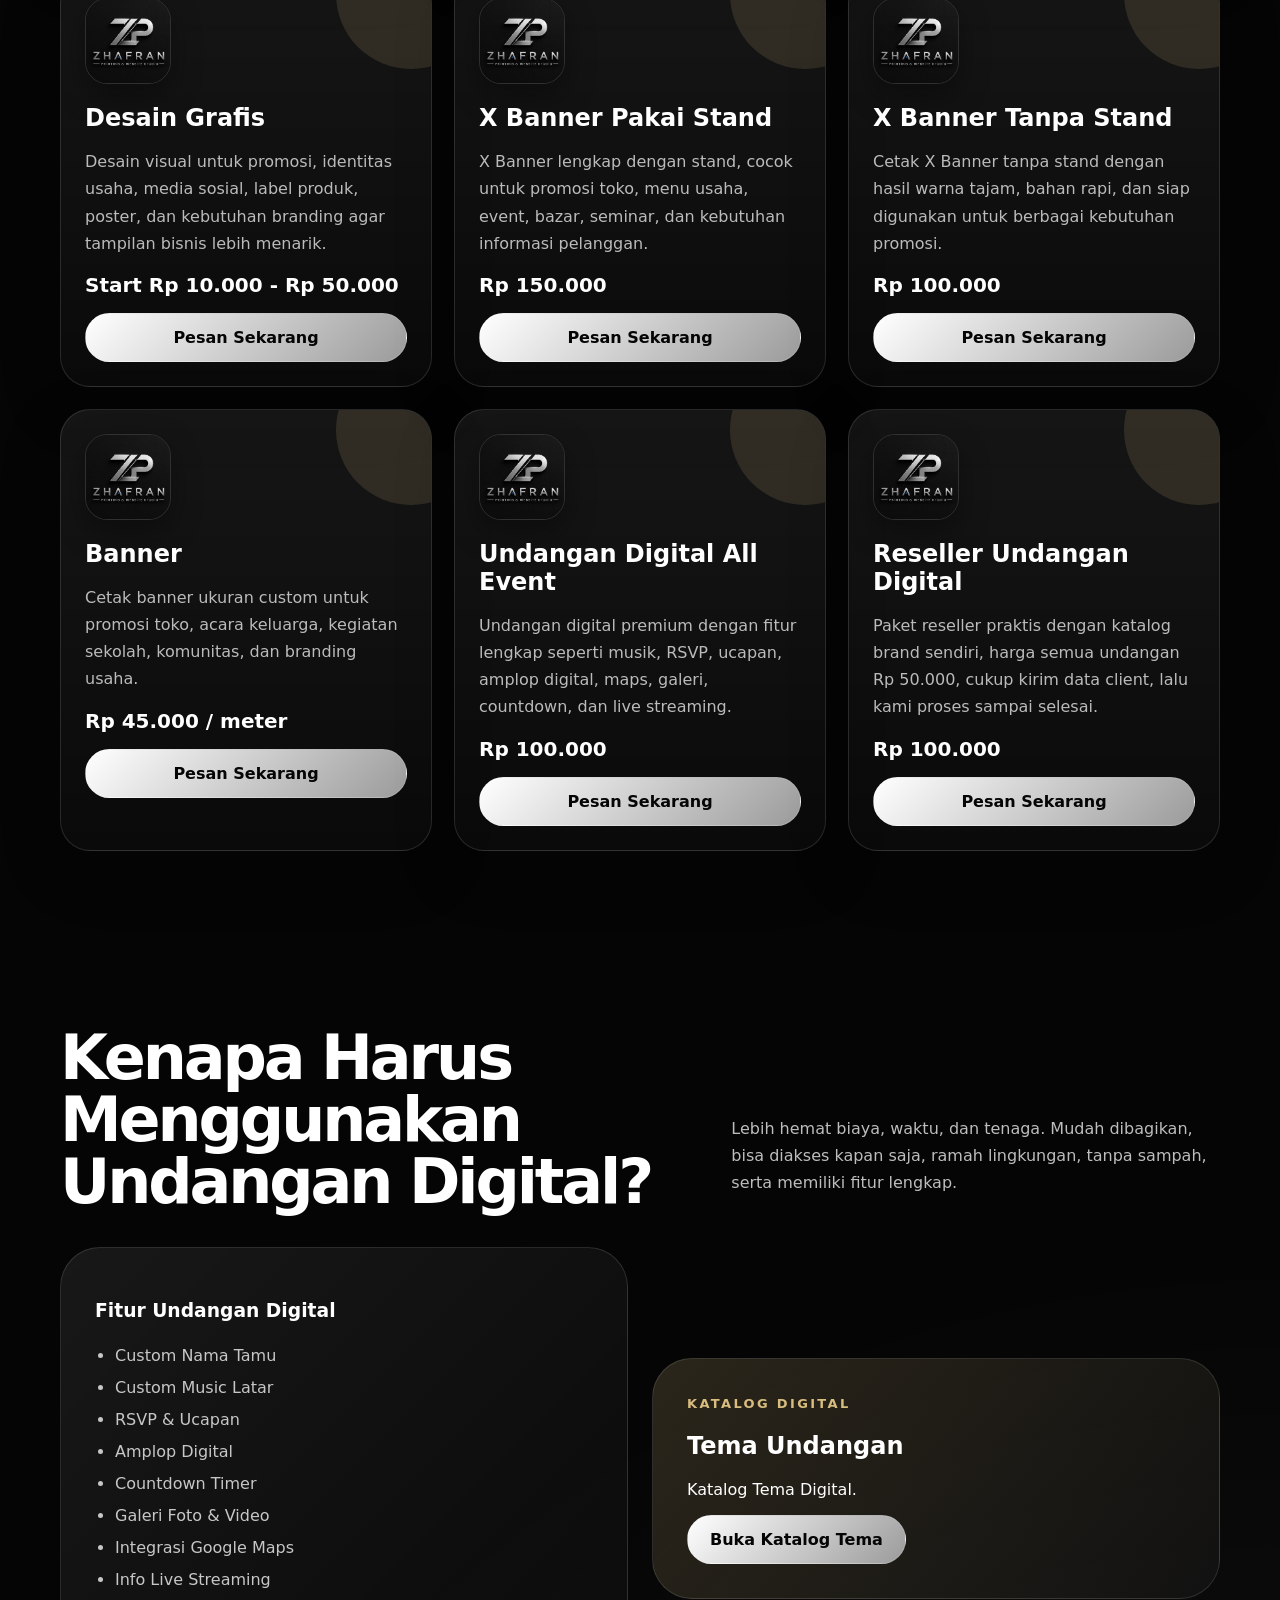
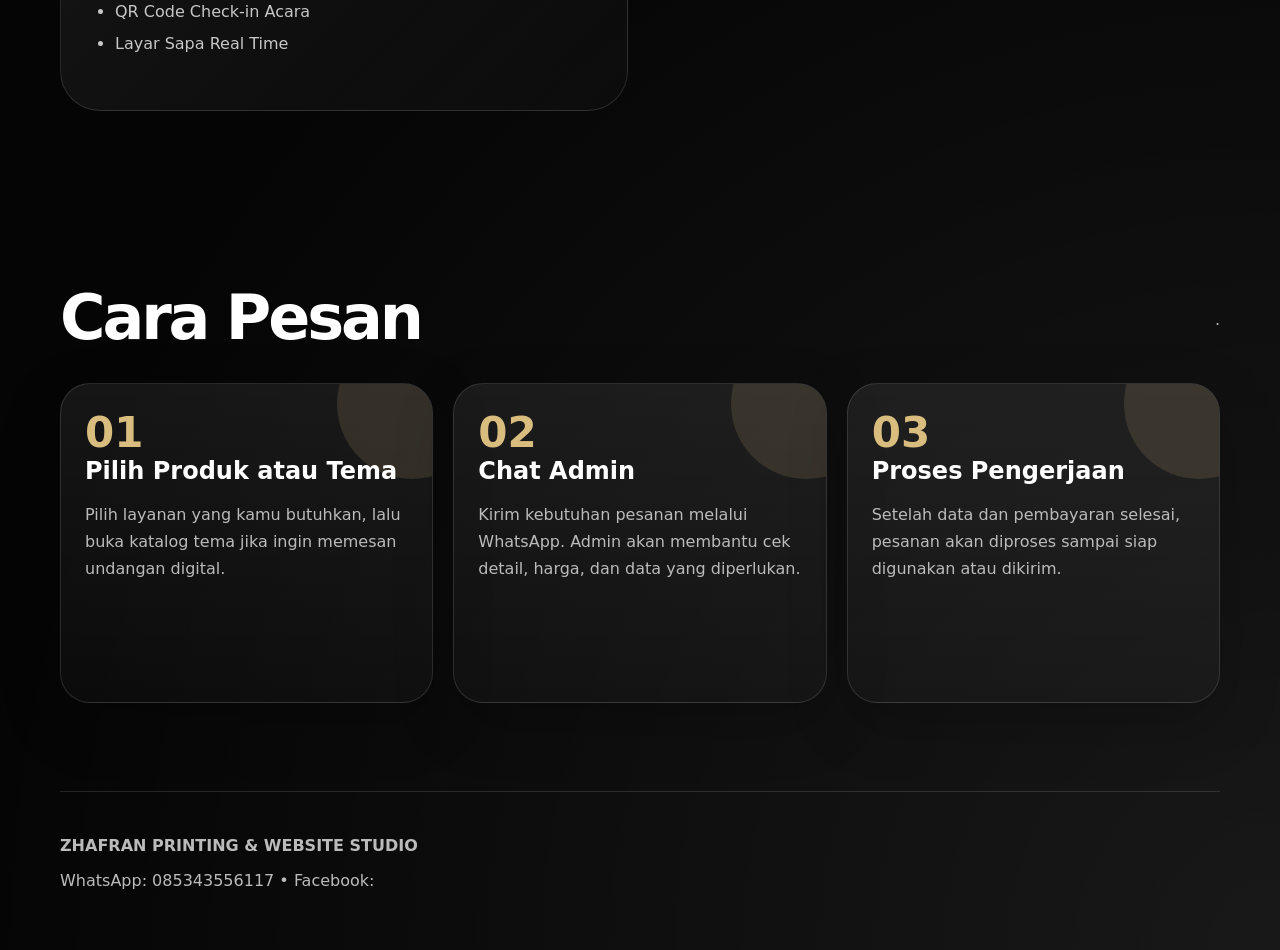
==== commit 3b3a0a33: "Update index.html" ====
--- a/index.html
+++ b/index.html
@@ -26,7 +26,7 @@
   <div class="hero-content reveal show">
     <span class="kicker">Printing • Website • Digital Invitation</span>
     <h1>ZHAFRAN PRINTING & WEBSITE STUDIO</h1>
-    <p>Solusi cetak, desain, undangan digital, dan kebutuhan website untuk bisnis maupun acara spesial. Tampilan profesional, proses mudah, dan pemesanan langsung melalui WhatsApp.</p>
+    <p>Solusi Cetak, Desain, Undangan Digital, dan Kebutuhan Website untuk bisnis maupun acara spesial. Tampilan profesional, proses mudah, dan pemesanan langsung melalui WhatsApp.</p
     <div class="hero-actions">
       <a class="btn primary" href="#produk">Lihat Produk</a>
       <a class="btn" href="pages/tema-digital.html">Katalog Tema Digital</a>
@@ -72,8 +72,8 @@
     </div>
     <div class="theme-preview reveal">
       <span class="kicker">Katalog Digital</span>
-      <h2>Tema Undangan Dipisah</h2>
-      <p>Katalog tema digital dibuat di halaman tersendiri agar halaman utama tetap ringan, rapi, dan nyaman dibuka melalui HP.</p>
+      <h2>Tema Undangan</h2>
+      <p>Katalog Tema Digital.</p>
       <a class="btn primary" href="pages/tema-digital.html">Buka Katalog Tema</a>
     </div>
   </div>
@@ -82,7 +82,7 @@
 <section class="section container">
   <div class="section-title reveal">
     <h2>Cara Pesan</h2>
-    <p>Proses pemesanan dibuat sederhana agar kamu tidak perlu bingung.</p>
+    <p>.</p>
   </div>
   <div class="steps">
     <article class="card step reveal"><b>01</b><h3>Pilih Produk atau Tema</h3><p>Pilih layanan yang kamu butuhkan, lalu buka katalog tema jika ingin memesan undangan digital.</p></article>
@@ -93,7 +93,7 @@
 
 <footer class="footer container">
   <strong>ZHAFRAN PRINTING & WEBSITE STUDIO</strong>
-  <p>WhatsApp: 085343556117 • Facebook: <a href="https://www.facebook.com/share/1EFXejaD77/?mibextid=wwXIfr" target="_blank">Kunjungi Halaman</a></p>
+  <p>WhatsApp: 085343556117 • Facebook: <a href="https://www.facebook.com/share/1EFXejaD77/?mibextid=wwXIfr" target="_blank"></a></p>
 </footer>
 <a class="float-wa" href="https://wa.me/6285343556117" target="_blank">Pesan</a>
 <script src="js/products.js"></script>
